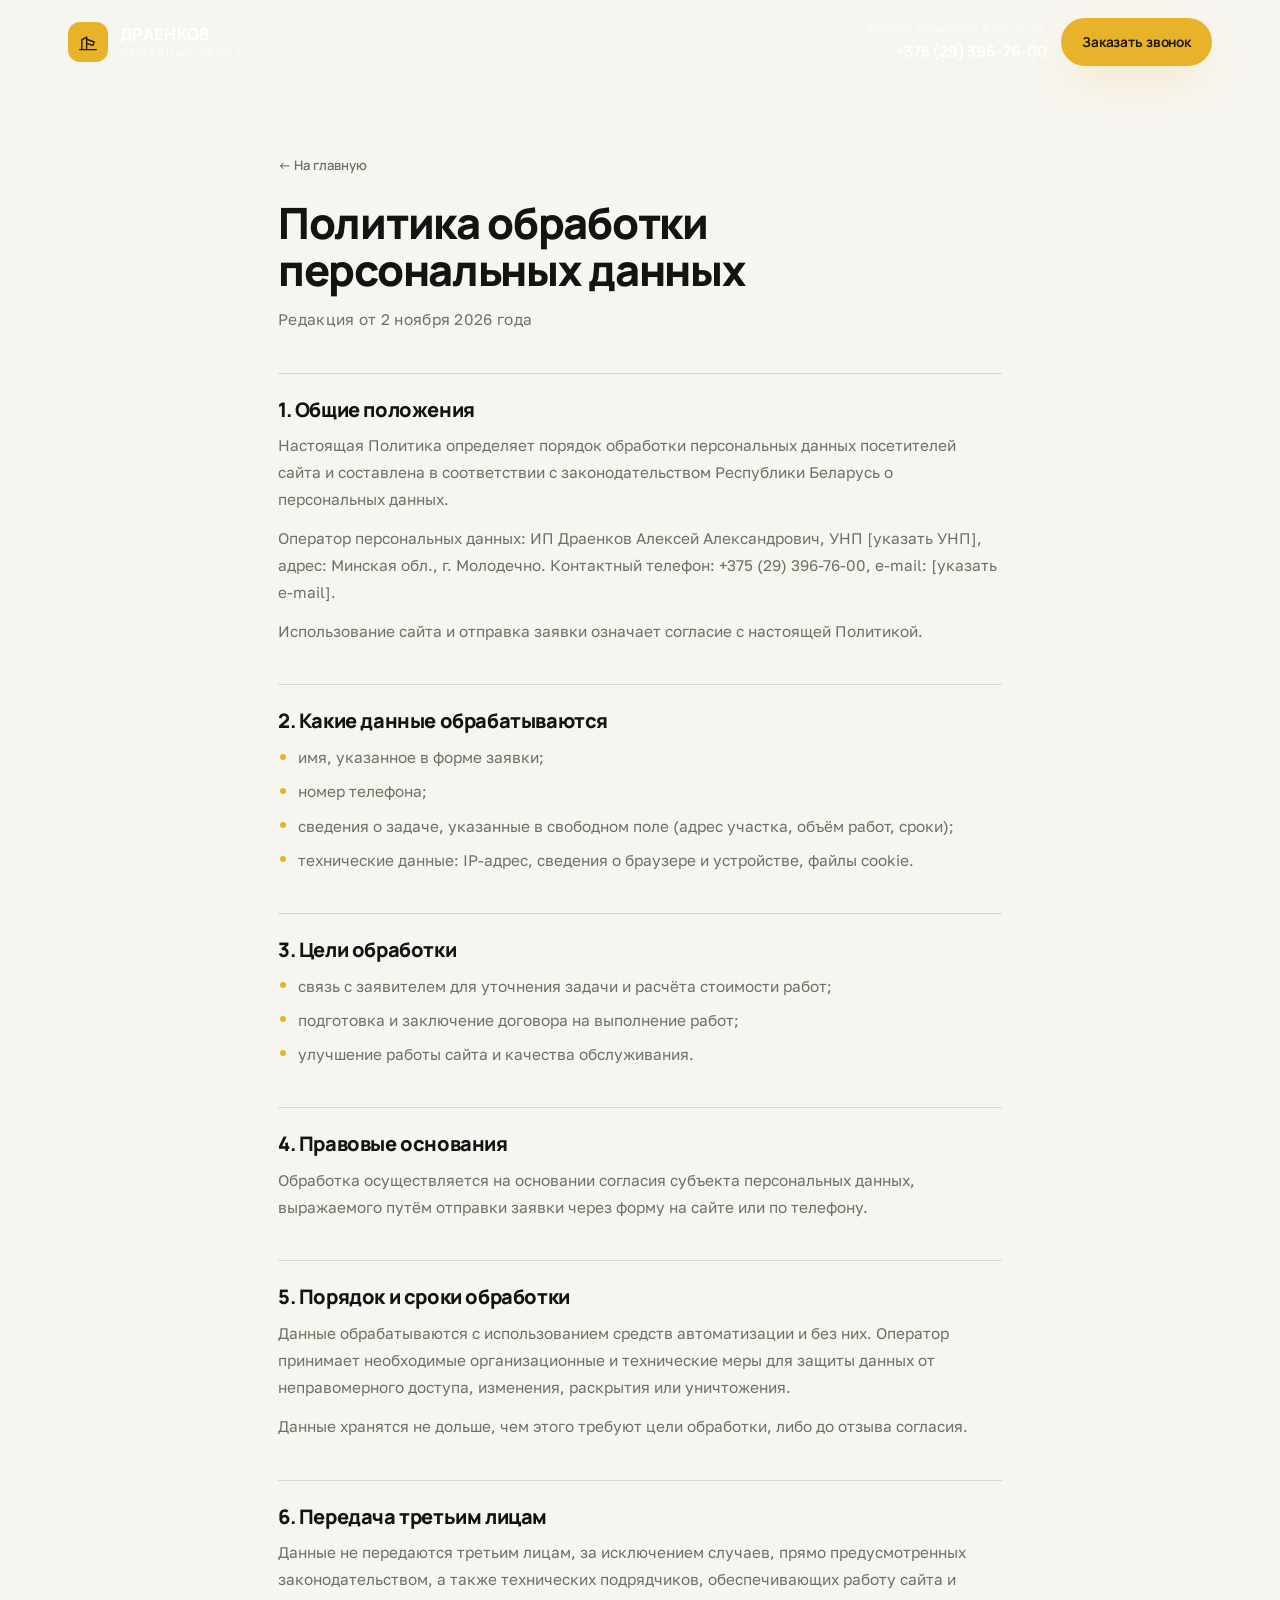
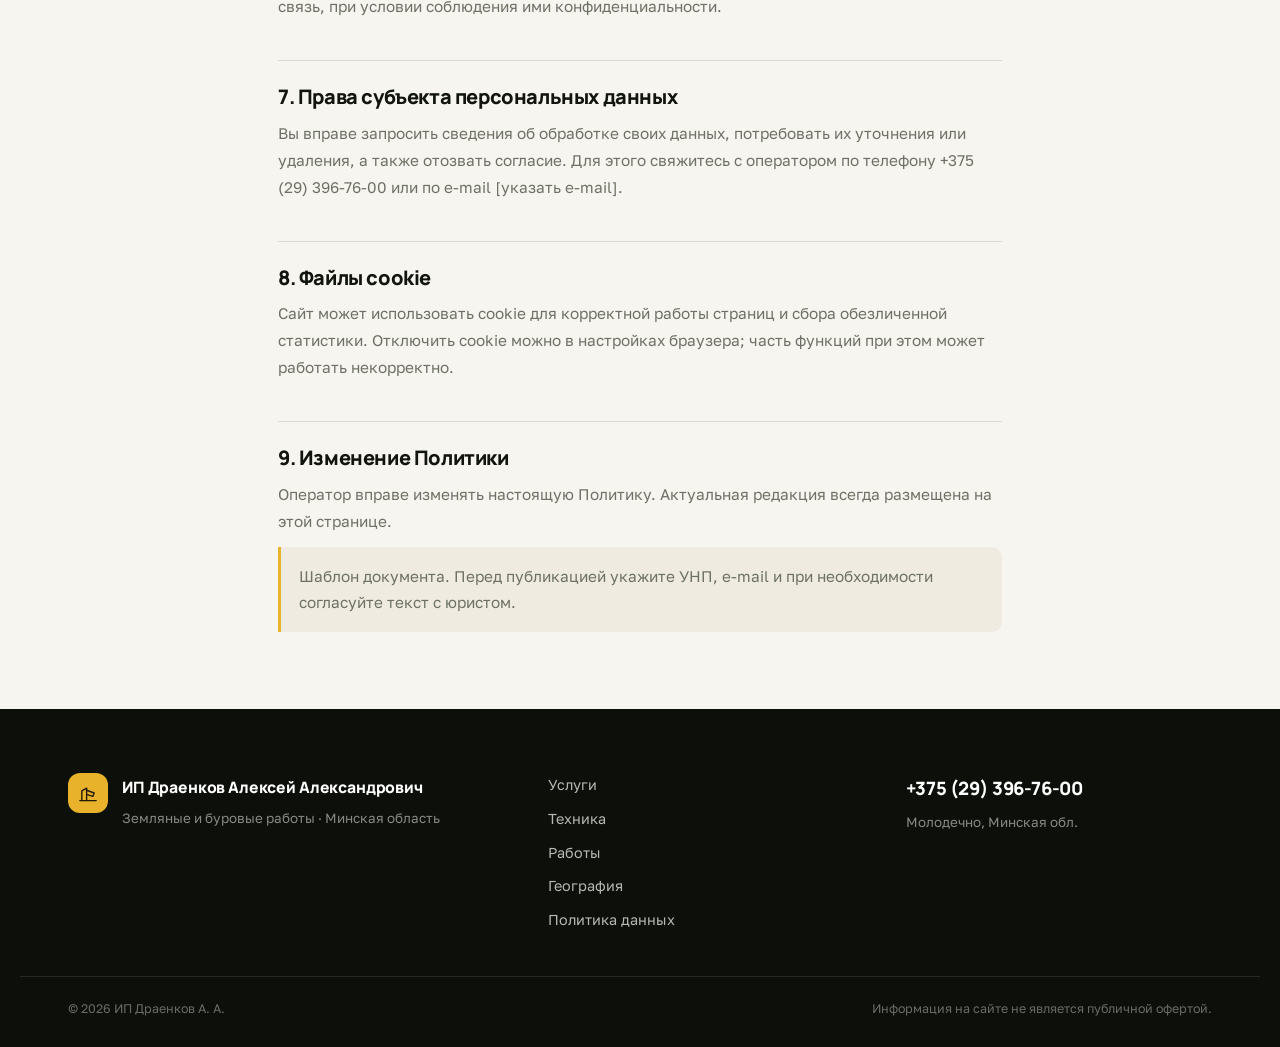
==== politika.html @ 563e5c85 "Сайт земляных работ: мини-экскаватор и гидробур (Молодечно, Минская обл.) - лендинг: услуги, техника" ====
<!DOCTYPE html>
<html lang="ru">
<head>
<meta charset="utf-8">
<meta name="viewport" content="width=device-width, initial-scale=1">
<title>Политика обработки персональных данных — ИП Драенков</title>
<meta name="description" content="Политика обработки персональных данных сайта ИП Драенков Алексей Александрович: земляные работы, мини-экскаватор и гидробур, Минская область.">
<meta name="robots" content="noindex, follow">
<meta name="theme-color" content="#141712">
<link rel="icon" href="favicon.svg" type="image/svg+xml">
<link rel="preconnect" href="https://fonts.googleapis.com">
<link rel="preconnect" href="https://fonts.gstatic.com" crossorigin>
<link href="https://fonts.googleapis.com/css2?family=Golos+Text:wght@400;500;600&family=Manrope:wght@500;600;700;800&display=swap" rel="stylesheet">
<script>document.documentElement.classList.add("js");</script>
<link rel="stylesheet" href="assets/css/style.css">
</head>
<body>

<header class="header is-scrolled" id="header">
  <div class="wrap header__inner">
    <a class="brand" href="index.html" aria-label="Драенков — земляные работы, на главную">
      <span class="brand__mark" aria-hidden="true">
        <svg viewBox="0 0 32 32" fill="none" stroke="currentColor" stroke-width="2" stroke-linecap="round" stroke-linejoin="round">
          <path d="M4 27h24"/><path d="M7 27V13l7-4v18"/><path d="M14 12l11 4-2 5-9-3"/>
        </svg>
      </span>
      <span class="brand__text">
        <strong>ДРАЕНКОВ</strong>
        <span>земляные работы</span>
      </span>
    </a>
    <div class="header__actions">
      <a class="header__phone" href="tel:+375293967600">
        <span class="header__phone-label">Звоните ежедневно 8:00–20:00</span>
        <span class="header__phone-number">+375 (29) 396-76-00</span>
      </a>
      <a class="btn btn--accent btn--sm" href="index.html#zayavka">Заказать звонок</a>
      <a class="header__call" href="tel:+375293967600" aria-label="Позвонить">
        <svg viewBox="0 0 24 24" fill="none" stroke="currentColor" stroke-width="1.8" stroke-linecap="round" stroke-linejoin="round" aria-hidden="true"><path d="M22 16.9v3a2 2 0 0 1-2.2 2 19.8 19.8 0 0 1-8.6-3.1 19.5 19.5 0 0 1-6-6A19.8 19.8 0 0 1 2.1 4.2 2 2 0 0 1 4.1 2h3a2 2 0 0 1 2 1.7c.1 1 .4 1.9.7 2.8a2 2 0 0 1-.5 2.1L8.1 9.9a16 16 0 0 0 6 6l1.3-1.3a2 2 0 0 1 2.1-.5c.9.3 1.8.6 2.8.7a2 2 0 0 1 1.7 2Z"/></svg>
      </a>
    </div>
  </div>
</header>

<main class="legal">
  <div class="wrap legal__inner">
    <a class="legal__back" href="index.html">← На главную</a>
    <h1>Политика обработки персональных данных</h1>
    <p class="legal__date">Редакция от 2 ноября 2026 года</p>

    <h2>1. Общие положения</h2>
    <p>Настоящая Политика определяет порядок обработки персональных данных посетителей сайта и составлена в соответствии с законодательством Республики Беларусь о персональных данных.</p>
    <p>Оператор персональных данных: ИП Драенков Алексей Александрович, УНП [указать УНП], адрес: Минская обл., г. Молодечно. Контактный телефон: +375 (29) 396-76-00, e-mail: [указать e-mail].</p>
    <p>Использование сайта и отправка заявки означает согласие с настоящей Политикой.</p>

    <h2>2. Какие данные обрабатываются</h2>
    <ul>
      <li>имя, указанное в форме заявки;</li>
      <li>номер телефона;</li>
      <li>сведения о задаче, указанные в свободном поле (адрес участка, объём работ, сроки);</li>
      <li>технические данные: IP-адрес, сведения о браузере и устройстве, файлы cookie.</li>
    </ul>

    <h2>3. Цели обработки</h2>
    <ul>
      <li>связь с заявителем для уточнения задачи и расчёта стоимости работ;</li>
      <li>подготовка и заключение договора на выполнение работ;</li>
      <li>улучшение работы сайта и качества обслуживания.</li>
    </ul>

    <h2>4. Правовые основания</h2>
    <p>Обработка осуществляется на основании согласия субъекта персональных данных, выражаемого путём отправки заявки через форму на сайте или по телефону.</p>

    <h2>5. Порядок и сроки обработки</h2>
    <p>Данные обрабатываются с использованием средств автоматизации и без них. Оператор принимает необходимые организационные и технические меры для защиты данных от неправомерного доступа, изменения, раскрытия или уничтожения.</p>
    <p>Данные хранятся не дольше, чем этого требуют цели обработки, либо до отзыва согласия.</p>

    <h2>6. Передача третьим лицам</h2>
    <p>Данные не передаются третьим лицам, за исключением случаев, прямо предусмотренных законодательством, а также технических подрядчиков, обеспечивающих работу сайта и связь, при условии соблюдения ими конфиденциальности.</p>

    <h2>7. Права субъекта персональных данных</h2>
    <p>Вы вправе запросить сведения об обработке своих данных, потребовать их уточнения или удаления, а также отозвать согласие. Для этого свяжитесь с оператором по телефону +375 (29) 396-76-00 или по e-mail [указать e-mail].</p>

    <h2>8. Файлы cookie</h2>
    <p>Сайт может использовать cookie для корректной работы страниц и сбора обезличенной статистики. Отключить cookie можно в настройках браузера; часть функций при этом может работать некорректно.</p>

    <h2>9. Изменение Политики</h2>
    <p>Оператор вправе изменять настоящую Политику. Актуальная редакция всегда размещена на этой странице.</p>

    <p class="legal__note">Шаблон документа. Перед публикацией укажите УНП, e-mail и при необходимости согласуйте текст с юристом.</p>
  </div>
</main>

<footer class="footer">
  <div class="wrap footer__inner">
    <div class="footer__brand">
      <span class="brand__mark" aria-hidden="true">
        <svg viewBox="0 0 32 32" fill="none" stroke="currentColor" stroke-width="2" stroke-linecap="round" stroke-linejoin="round">
          <path d="M4 27h24"/><path d="M7 27V13l7-4v18"/><path d="M14 12l11 4-2 5-9-3"/>
        </svg>
      </span>
      <div>
        <strong>ИП Драенков Алексей Александрович</strong>
        <p>Земляные и буровые работы · Минская область</p>
      </div>
    </div>
    <nav class="footer__nav" aria-label="Навигация в подвале">
      <a href="index.html#uslugi">Услуги</a>
      <a href="index.html#tehnika">Техника</a>
      <a href="index.html#raboty">Работы</a>
      <a href="index.html#geografiya">География</a>
      <a href="politika.html">Политика данных</a>
    </nav>
    <div class="footer__contact">
      <a href="tel:+375293967600">+375 (29) 396-76-00</a>
      <span>Молодечно, Минская обл.</span>
    </div>
  </div>
  <div class="wrap footer__bottom">
    <span>© <span id="year">2026</span> ИП Драенков А. А.</span>
    <span>Информация на сайте не является публичной офертой.</span>
  </div>
</footer>

<script src="assets/js/main.js" defer></script>
</body>
</html>
---- assets/css/style.css ----
/* =========================================================
   Драенков — земляные работы
   Studio-level landing · 2026
   ========================================================= */

/* ---------- 1. Tokens ---------- */
:root{
  --paper:#F7F5EF;
  --paper-2:#EFEBE0;
  --ink:#12150F;
  --ink-2:#191D16;
  --ink-3:#20251E;
  --line:rgba(18,21,15,.13);
  --line-dark:rgba(255,255,255,.12);
  --muted:#6E7266;
  --muted-dark:rgba(255,255,255,.62);
  --accent:#E9B22B;
  --accent-2:#F5CB5F;
  --accent-ink:#231B04;

  --font-display:"Manrope","Golos Text",system-ui,-apple-system,"Segoe UI",sans-serif;
  --font-body:"Golos Text","Manrope",system-ui,-apple-system,"Segoe UI",sans-serif;

  --wrap:1240px;
  --pad:clamp(20px,4vw,48px);
  --r-s:10px;
  --r-m:16px;
  --r-l:24px;
  --r-xl:32px;

  --shadow-1:0 1px 2px rgba(18,21,15,.04),0 12px 32px -18px rgba(18,21,15,.25);
  --shadow-2:0 24px 60px -28px rgba(18,21,15,.35);
  --shadow-accent:0 18px 40px -18px rgba(233,178,43,.55);

  --ease:cubic-bezier(.22,.61,.36,1);
  --dur:.55s;
}

/* ---------- 2. Reset ---------- */
*,*::before,*::after{box-sizing:border-box}
html{-webkit-text-size-adjust:100%;scroll-behavior:smooth}
body{
  margin:0;
  background:var(--paper);
  color:var(--ink);
  font-family:var(--font-body);
  font-size:clamp(15.5px,.55vw + 14px,17px);
  line-height:1.65;
  -webkit-font-smoothing:antialiased;
  text-rendering:optimizeLegibility;
  overflow-x:hidden;
}
img,svg{display:block;max-width:100%}
img{height:auto}
h1,h2,h3,h4{
  font-family:var(--font-display);
  font-weight:800;
  line-height:1.04;
  letter-spacing:-.03em;
  margin:0;
  text-wrap:balance;
}
p{margin:0}
a{color:inherit;text-decoration:none}
ul,ol{margin:0;padding:0;list-style:none}
button{font:inherit;color:inherit;background:none;border:0;cursor:pointer}
input,select,textarea{font:inherit;color:inherit}
:focus-visible{outline:2px solid var(--accent);outline-offset:3px;border-radius:6px}
::selection{background:var(--accent);color:var(--accent-ink)}

.skip-link{
  position:fixed;top:-100px;left:16px;z-index:200;
  background:var(--ink);color:#fff;padding:12px 18px;border-radius:var(--r-s);
  transition:top .2s var(--ease);
}
.skip-link:focus{top:16px}

/* ---------- 3. Layout helpers ---------- */
.wrap{width:100%;max-width:var(--wrap);margin-inline:auto;padding-inline:var(--pad)}
.section{padding-block:clamp(64px,8vw,120px);position:relative}
.section--dark{background:var(--ink);color:#fff}
.section--dark ::selection{background:var(--accent);color:var(--accent-ink)}

.section__head{max-width:840px;margin-bottom:clamp(36px,4.5vw,64px)}
.section__head--left{margin-bottom:clamp(28px,3vw,40px)}
.section__head h2{
  font-size:clamp(1.95rem,3.9vw,3.15rem);
  margin-top:14px;
}
.section__intro{
  margin-top:22px;
  max-width:60ch;
  color:var(--muted);
  font-size:clamp(15px,.35vw + 14px,17.5px);
  line-height:1.7;
}
.section--dark .section__intro{color:var(--muted-dark)}

.label{
  display:inline-flex;align-items:center;gap:12px;
  font-family:var(--font-display);
  font-size:.75rem;font-weight:700;letter-spacing:.16em;text-transform:uppercase;
  color:var(--muted);
}
.label span{
  font-size:.72rem;
  color:var(--muted);
  padding:3px 9px;
  border:1px solid var(--line);
  border-radius:100px;
  letter-spacing:.06em;
}
.section--dark .label,
.section--dark .label span{color:rgba(255,255,255,.5)}
.section--dark .label span{border-color:var(--line-dark)}

.eyebrow{
  display:inline-flex;align-items:center;gap:10px;
  font-family:var(--font-display);
  font-size:.78rem;font-weight:600;letter-spacing:.13em;text-transform:uppercase;
  color:rgba(255,255,255,.72);
  border:1px solid rgba(255,255,255,.18);
  border-radius:100px;
  padding:8px 16px;
  backdrop-filter:blur(6px);
}
.eyebrow .dot{width:6px;height:6px;border-radius:50%;background:var(--accent);box-shadow:0 0 0 4px rgba(233,178,43,.18)}
.hl{color:var(--accent)}

/* ---------- 4. Buttons ---------- */
.btn{
  --btn-bg:var(--ink);
  --btn-fg:#fff;
  display:inline-flex;align-items:center;justify-content:center;gap:10px;
  font-family:var(--font-display);
  font-weight:700;font-size:.94rem;letter-spacing:-.01em;
  padding:16px 26px;
  border-radius:100px;
  background:var(--btn-bg);
  color:var(--btn-fg);
  border:1px solid transparent;
  transition:transform .3s var(--ease),box-shadow .3s var(--ease),background .3s var(--ease),color .3s var(--ease),border-color .3s var(--ease);
  white-space:nowrap;
  will-change:transform;
}
.btn svg{width:18px;height:18px;flex:none}
.btn:hover{transform:translateY(-2px)}
.btn:active{transform:translateY(0)}

.btn--accent{
  --btn-bg:var(--accent);
  --btn-fg:var(--accent-ink);
  box-shadow:var(--shadow-accent);
}
.btn--accent:hover{--btn-bg:var(--accent-2);box-shadow:0 22px 44px -18px rgba(233,178,43,.7)}

.btn--dark{--btn-bg:var(--ink);--btn-fg:#fff;box-shadow:var(--shadow-1)}
.btn--dark:hover{--btn-bg:#000}

.btn--ghost{
  --btn-bg:transparent;--btn-fg:currentColor;
  border-color:rgba(255,255,255,.28);
  backdrop-filter:blur(6px);
}
.btn--ghost:hover{border-color:#fff;background:rgba(255,255,255,.07)}

.btn--sm{padding:12px 20px;font-size:.85rem}
.btn--lg{padding:20px 34px;font-size:1.05rem}
.btn--block{width:100%}

/* ---------- 5. Header ---------- */
.header{
  position:fixed;inset:0 0 auto 0;z-index:100;
  padding-block:18px;
  transition:background .4s var(--ease),padding .4s var(--ease),box-shadow .4s var(--ease),border-color .4s var(--ease);
  border-bottom:1px solid transparent;
}
.header.is-scrolled{
  background:rgba(247,245,239,.86);
  backdrop-filter:blur(16px) saturate(140%);
  border-bottom-color:var(--line);
  padding-block:10px;
  box-shadow:0 10px 30px -24px rgba(18,21,15,.6);
}
.header__inner{display:flex;align-items:center;gap:clamp(16px,2.4vw,40px)}

.brand{display:flex;align-items:center;gap:12px;color:#fff;flex:none;transition:color .4s var(--ease)}
.header.is-scrolled .brand{color:var(--ink)}
.brand__mark{
  width:40px;height:40px;display:grid;place-items:center;
  border-radius:12px;
  background:var(--accent);
  color:var(--accent-ink);
  flex:none;
  transition:transform .4s var(--ease);
}
.brand:hover .brand__mark{transform:rotate(-6deg)}
.brand__mark svg{width:22px;height:22px}
.brand__text{display:flex;flex-direction:column;line-height:1}
.brand__text strong{
  font-family:var(--font-display);font-weight:800;
  font-size:1.02rem;letter-spacing:.02em;
}
.brand__text span{
  font-size:.64rem;letter-spacing:.19em;text-transform:uppercase;
  margin-top:6px;opacity:.62;
}

.nav{display:flex;align-items:center;gap:clamp(14px,2vw,30px);margin-left:auto}
.nav a{
  font-family:var(--font-display);
  font-size:.88rem;font-weight:600;
  color:rgba(255,255,255,.78);
  position:relative;padding-block:6px;
  transition:color .3s var(--ease);
}
.header.is-scrolled .nav a{color:var(--muted)}
.nav a::after{
  content:"";position:absolute;left:0;bottom:0;height:1.5px;width:0;
  background:var(--accent);transition:width .35s var(--ease);
}
.nav a:hover{color:#fff}
.header.is-scrolled .nav a:hover{color:var(--ink)}
.nav a:hover::after,.nav a.is-active::after{width:100%}
.nav a.is-active{color:#fff}
.header.is-scrolled .nav a.is-active{color:var(--ink)}

.header__actions{display:flex;align-items:center;gap:14px;margin-left:auto}
.nav + .header__actions{margin-left:0}
.header__phone{display:flex;flex-direction:column;gap:2px;text-align:right;color:#fff;transition:color .4s var(--ease)}
.header.is-scrolled .header__phone{color:var(--ink)}
.header__phone-label{font-size:.66rem;letter-spacing:.06em;opacity:.55}
.header__phone-number{
  font-family:var(--font-display);font-weight:700;font-size:.98rem;
  letter-spacing:-.01em;white-space:nowrap;
}

.burger{display:none;width:44px;height:44px;border-radius:12px;border:1px solid rgba(255,255,255,.22);position:relative}
.header.is-scrolled .burger{border-color:var(--line)}
.burger span{
  position:absolute;left:12px;width:20px;height:1.8px;background:currentColor;color:#fff;
  transition:transform .3s var(--ease),opacity .3s var(--ease);
}
.header.is-scrolled .burger span{background:var(--ink)}
.burger span:nth-child(1){top:18px}
.burger span:nth-child(2){top:24px}
.burger[aria-expanded="true"] span:nth-child(1){transform:translateY(3px) rotate(45deg)}
.burger[aria-expanded="true"] span:nth-child(2){transform:translateY(-3px) rotate(-45deg)}

/* ---------- 6. Hero ---------- */
.hero{
  position:relative;
  background:var(--ink);
  color:#fff;
  padding-top:clamp(120px,13vw,168px);
  padding-bottom:clamp(56px,7vw,92px);
  overflow:hidden;
  isolation:isolate;
}
.hero::before{
  content:"";position:absolute;inset:0;z-index:-2;
  background:
    radial-gradient(80% 60% at 88% 8%,rgba(233,178,43,.16),transparent 62%),
    radial-gradient(60% 50% at 6% 92%,rgba(120,150,110,.14),transparent 65%),
    linear-gradient(180deg,#14180F 0%,#101308 100%);
}
.hero::after{
  content:"";position:absolute;inset:0;z-index:-1;pointer-events:none;
  opacity:.035;
  background-image:url("data:image/svg+xml,%3Csvg xmlns='http://www.w3.org/2000/svg' width='140' height='140'%3E%3Cfilter id='n'%3E%3CfeTurbulence type='fractalNoise' baseFrequency='.85' numOctaves='3'/%3E%3C/filter%3E%3Crect width='140' height='140' filter='url(%23n)'/%3E%3C/svg%3E");
}
.hero__glow{
  position:absolute;z-index:-1;
  width:min(720px,90vw);aspect-ratio:1;border-radius:50%;
  right:-14%;top:-22%;
  background:radial-gradient(circle,rgba(233,178,43,.2),transparent 66%);
  filter:blur(20px);
  pointer-events:none;
}
.hero__inner{
  display:grid;
  grid-template-columns:minmax(0,1.02fr) minmax(0,.86fr);
  gap:clamp(28px,4vw,72px);
  align-items:center;
}
.hero h1{
  font-size:clamp(2.35rem,5.4vw,4.3rem);
  letter-spacing:-.045em;
  line-height:.99;
  margin-top:26px;
}
.lead{
  margin-top:26px;
  max-width:46ch;
  font-size:clamp(16px,.5vw + 14.5px,18.5px);
  line-height:1.62;
  color:rgba(255,255,255,.76);
}
.hero__cta{display:flex;flex-wrap:wrap;gap:14px;margin-top:34px}

.hero__facts{
  display:flex;flex-wrap:wrap;gap:clamp(22px,3vw,54px);
  margin-top:clamp(38px,4.5vw,56px);
  padding-top:26px;
  border-top:1px solid rgba(255,255,255,.13);
}
.hero__facts li{display:flex;flex-direction:column;gap:4px}
.hero__facts strong{
  font-family:var(--font-display);font-weight:800;
  font-size:clamp(1.4rem,2.1vw,1.85rem);
  letter-spacing:-.03em;
  color:#fff;
  font-variant-numeric:tabular-nums;
}
.hero__facts span{font-size:.8rem;color:rgba(255,255,255,.55);letter-spacing:.02em}

.hero__media{position:relative}
.hero__shot{
  position:relative;
  margin:0;
  border-radius:var(--r-xl);
  overflow:hidden;
  box-shadow:0 40px 90px -40px rgba(0,0,0,.85);
  aspect-ratio:1/1.06;
  border:1px solid rgba(255,255,255,.1);
}
.hero__shot::after{
  content:"";position:absolute;inset:0;
  background:linear-gradient(180deg,rgba(18,21,15,0) 45%,rgba(18,21,15,.55) 100%);
}
.hero__shot img{width:100%;height:100%;object-fit:cover;transform:scale(1.02)}
.hero__badge{
  position:absolute;
  left:-18px;bottom:26px;
  background:rgba(247,245,239,.96);
  color:var(--ink);
  border-radius:var(--r-m);
  padding:16px 20px;
  box-shadow:var(--shadow-2);
  backdrop-filter:blur(10px);
  animation:float 7s var(--ease) infinite;
}
.hero__badge-label{
  display:inline-block;
  font-family:var(--font-display);
  font-size:.64rem;font-weight:700;letter-spacing:.18em;text-transform:uppercase;
  color:var(--accent-ink);
  background:var(--accent);
  padding:3px 9px;border-radius:100px;
  margin-bottom:9px;
}
.hero__badge p{
  font-family:var(--font-display);font-weight:700;
  font-size:.86rem;line-height:1.45;letter-spacing:-.01em;
}
@keyframes float{
  0%,100%{transform:translateY(0)}
  50%{transform:translateY(-9px)}
}

/* ---------- 7. Marquee strip ---------- */
.strip{
  background:var(--accent);
  color:var(--accent-ink);
  padding-block:15px;
  overflow:hidden;
  border-block:1px solid rgba(0,0,0,.12);
}
.strip__track{
  display:flex;align-items:center;gap:34px;
  width:max-content;
  animation:marquee 42s linear infinite;
  font-family:var(--font-display);
  font-size:.82rem;font-weight:700;letter-spacing:.13em;text-transform:uppercase;
  white-space:nowrap;
}
.strip__track span[aria-hidden]{opacity:.45;font-size:.55rem}
.strip:hover .strip__track{animation-play-state:paused}
@keyframes marquee{
  from{transform:translateX(0)}
  to{transform:translateX(-50%)}
}

/* ---------- 8. Services ---------- */
.services{background:var(--paper)}
.cards{
  display:grid;
  grid-template-columns:repeat(3,minmax(0,1fr));
  gap:clamp(14px,1.4vw,20px);
}
.card{
  position:relative;
  background:#fff;
  border:1px solid var(--line);
  border-radius:var(--r-l);
  padding:clamp(24px,2.2vw,34px);
  display:flex;flex-direction:column;
  overflow:hidden;
  transition:transform .4s var(--ease),box-shadow .4s var(--ease),border-color .4s var(--ease);
}
.card::before{
  content:"";position:absolute;inset:0 0 auto 0;height:3px;
  background:linear-gradient(90deg,var(--accent),rgba(233,178,43,0));
  transform:scaleX(0);transform-origin:left;
  transition:transform .5s var(--ease);
}
.card:hover{transform:translateY(-5px);box-shadow:var(--shadow-2);border-color:transparent}
.card:hover::before{transform:scaleX(1)}
.card__icon{
  width:48px;height:48px;border-radius:14px;display:grid;place-items:center;
  background:var(--paper-2);color:var(--ink);
  margin-bottom:22px;
  transition:background .4s var(--ease),color .4s var(--ease),transform .4s var(--ease);
}
.card__icon svg{width:23px;height:23px}
.card:hover .card__icon{background:var(--accent);transform:rotate(-4deg)}
.card h3{font-size:1.16rem;letter-spacing:-.02em;line-height:1.25}
.card p{margin-top:12px;color:var(--muted);font-size:.94rem;line-height:1.62;flex:1}
.card__tags{display:flex;flex-wrap:wrap;gap:7px;margin-top:20px}
.card__tags li{
  font-family:var(--font-display);
  font-size:.7rem;font-weight:600;letter-spacing:.03em;
  color:var(--ink);
  background:var(--paper-2);
  border-radius:100px;
  padding:5px 11px;
}

/* ---------- 9. Equipment ---------- */
.equipment__inner{
  display:grid;
  grid-template-columns:minmax(0,.92fr) minmax(0,1.08fr);
  gap:clamp(28px,4.5vw,72px);
  align-items:center;
}
.equipment__media{position:relative;margin:0}
.equipment__media img{
  width:100%;border-radius:var(--r-xl);
  box-shadow:0 40px 80px -40px rgba(0,0,0,.9);
}
.equipment__note{
  position:absolute;right:-14px;top:24px;
  background:var(--accent);color:var(--accent-ink);
  border-radius:var(--r-m);
  padding:14px 18px;
  display:flex;flex-direction:column;
  box-shadow:0 20px 40px -20px rgba(0,0,0,.7);
}
.equipment__note strong{
  font-family:var(--font-display);font-weight:800;font-size:1.5rem;letter-spacing:-.03em;line-height:1;
}
.equipment__note span{font-size:.7rem;margin-top:5px;letter-spacing:.04em;opacity:.75}

.spec{margin-block:clamp(26px,3vw,38px);border-top:1px solid var(--line-dark)}
.spec__row{
  display:grid;
  grid-template-columns:minmax(120px,.7fr) minmax(0,1.3fr);
  gap:16px;
  padding-block:16px;
  border-bottom:1px solid var(--line-dark);
  align-items:baseline;
}
.spec__key{
  font-family:var(--font-display);
  font-size:.78rem;font-weight:700;letter-spacing:.13em;text-transform:uppercase;
  color:rgba(255,255,255,.45);
}
.spec__val{
  font-family:var(--font-display);
  font-size:clamp(.98rem,1.2vw,1.12rem);font-weight:700;letter-spacing:-.015em;
  color:#fff;
}
.spec__val em{
  display:block;
  font-style:normal;font-weight:500;font-size:.82rem;
  color:var(--muted-dark);margin-top:4px;
}

/* ---------- 10. Process ---------- */
.process{background:var(--paper-2)}
.steps{
  display:grid;
  grid-template-columns:repeat(4,minmax(0,1fr));
  gap:clamp(12px,1.6vw,22px);
  counter-reset:step;
}
.step{
  position:relative;
  background:#fff;
  border:1px solid rgba(18,21,15,.07);
  border-radius:var(--r-l);
  padding:clamp(22px,2.2vw,30px);
  transition:transform .4s var(--ease),box-shadow .4s var(--ease);
}
.step:hover{transform:translateY(-4px);box-shadow:var(--shadow-1)}
.step__num{
  font-family:var(--font-display);font-weight:800;
  font-size:.78rem;letter-spacing:.1em;
  color:var(--accent-ink);
  background:var(--accent);
  padding:4px 10px;border-radius:100px;
  display:inline-block;
  font-variant-numeric:tabular-nums;
}
.step h3{margin-top:20px;font-size:1.05rem;letter-spacing:-.02em;line-height:1.28}
.step p{margin-top:10px;font-size:.9rem;color:var(--muted);line-height:1.6}

.process__cta{
  margin-top:clamp(30px,3.5vw,48px);
  display:flex;align-items:center;justify-content:space-between;gap:24px;flex-wrap:wrap;
  background:var(--ink);
  color:#fff;
  border-radius:var(--r-l);
  padding:clamp(24px,3vw,36px) clamp(24px,3.4vw,44px);
}
.process__cta p{
  font-family:var(--font-display);font-weight:700;
  font-size:clamp(1rem,1.5vw,1.22rem);letter-spacing:-.02em;line-height:1.35;
  max-width:46ch;color:rgba(255,255,255,.9);
}

/* ---------- 11. Geography ---------- */
.geo__inner{
  display:grid;
  grid-template-columns:minmax(0,1fr) minmax(0,1fr);
  gap:clamp(30px,5vw,80px);
  align-items:center;
}
.geo__hint{margin-top:26px;color:var(--muted-dark);font-size:.95rem;max-width:44ch}
.geo .btn{margin-top:22px}
.geo__list{
  display:flex;flex-wrap:wrap;gap:10px;
  align-content:center;
}
.geo__list li{
  font-family:var(--font-display);
  font-weight:600;font-size:.92rem;letter-spacing:-.01em;
  color:rgba(255,255,255,.9);
  border:1px solid rgba(255,255,255,.16);
  border-radius:100px;
  padding:12px 20px;
  transition:background .3s var(--ease),color .3s var(--ease),border-color .3s var(--ease),transform .3s var(--ease);
}
.geo__list li:hover{
  background:var(--accent);color:var(--accent-ink);border-color:var(--accent);
  transform:translateY(-2px);
}

/* ---------- 12. About ---------- */
.about{background:var(--paper)}
.about__inner{
  display:grid;
  grid-template-columns:minmax(0,.78fr) minmax(0,1.22fr);
  gap:clamp(26px,4.5vw,72px);
  align-items:center;
}
.about__media{position:relative;margin:0;border-radius:var(--r-xl);overflow:hidden;box-shadow:var(--shadow-2)}
.about__media img{width:100%;object-fit:cover}
.about__media::after{
  content:"";position:absolute;inset:0;
  background:linear-gradient(180deg,transparent 60%,rgba(18,21,15,.35));
}
.about__copy p{color:var(--muted);margin-top:14px;max-width:58ch;line-height:1.72}
.about__copy p:first-of-type{margin-top:0}
.about__list{
  display:grid;grid-template-columns:1fr 1fr;gap:14px;
  margin-top:clamp(24px,3vw,34px);
}
.about__list li{
  background:#fff;border:1px solid var(--line);border-radius:var(--r-m);
  padding:16px 18px;
  display:flex;flex-direction:column;gap:3px;
}
.about__list strong{font-family:var(--font-display);font-size:.96rem;letter-spacing:-.015em}
.about__list span{font-size:.82rem;color:var(--muted)}

/* ---------- 13. CTA band ---------- */
.band{
  background:var(--accent);
  color:var(--accent-ink);
  padding-block:clamp(36px,4.5vw,56px);
}
.band__inner{
  display:flex;align-items:center;justify-content:space-between;
  gap:clamp(20px,3vw,40px);flex-wrap:wrap;
}
.band h2{font-size:clamp(1.5rem,2.6vw,2.15rem);letter-spacing:-.03em}
.band p{margin-top:8px;font-size:.98rem;opacity:.78;max-width:48ch}
.band .btn--accent{
  --btn-bg:var(--ink);--btn-fg:#fff;
  box-shadow:0 20px 44px -22px rgba(0,0,0,.75);
}
.band .btn--accent:hover{--btn-bg:#000}

/* ---------- 14. FAQ ---------- */
.faq{background:var(--paper)}
.faq__inner{
  display:grid;
  grid-template-columns:minmax(0,.62fr) minmax(0,1.38fr);
  gap:clamp(28px,4vw,64px);
  align-items:start;
}
.faq__list{display:flex;flex-direction:column;gap:10px}
.faq__item{
  background:#fff;
  border:1px solid var(--line);
  border-radius:var(--r-m);
  padding:0;
  transition:border-color .3s var(--ease),box-shadow .3s var(--ease);
}
.faq__item[open]{border-color:rgba(233,178,43,.7);box-shadow:var(--shadow-1)}
.faq__item summary{
  cursor:pointer;list-style:none;
  display:flex;align-items:center;justify-content:space-between;gap:20px;
  padding:20px clamp(18px,2vw,26px);
  font-family:var(--font-display);font-weight:700;
  font-size:clamp(.98rem,1.2vw,1.08rem);letter-spacing:-.015em;
  line-height:1.35;
}
.faq__item summary::-webkit-details-marker{display:none}
.faq__item summary::after{
  content:"";flex:none;
  width:26px;height:26px;border-radius:50%;
  background:var(--paper-2);
  background-image:url("data:image/svg+xml,%3Csvg xmlns='http://www.w3.org/2000/svg' viewBox='0 0 24 24' fill='none' stroke='%2312150F' stroke-width='2.2' stroke-linecap='round'%3E%3Cpath d='M12 5v14M5 12h14'/%3E%3C/svg%3E");
  background-size:14px 14px;background-position:center;background-repeat:no-repeat;
  transition:transform .35s var(--ease),background-color .35s var(--ease);
}
.faq__item[open] summary::after{
  transform:rotate(135deg);
  background-color:var(--accent);
}
.faq__body{padding:0 clamp(18px,2vw,26px) 22px;color:var(--muted);font-size:.95rem;line-height:1.7;max-width:62ch}

/* ---------- 15. Contact / form ---------- */
.contact__inner{
  display:grid;
  grid-template-columns:minmax(0,1fr) minmax(0,.92fr);
  gap:clamp(30px,4vw,64px);
  align-items:start;
}
.contact__phone{
  display:inline-block;
  margin-top:clamp(26px,3vw,36px);
  font-family:var(--font-display);font-weight:800;
  font-size:clamp(1.6rem,3vw,2.3rem);
  letter-spacing:-.035em;
  color:#fff;
  border-bottom:2px solid var(--accent);
  padding-bottom:4px;
  transition:color .3s var(--ease);
}
.contact__phone:hover{color:var(--accent)}
.contact__meta{margin-top:clamp(26px,3vw,36px);display:grid;gap:14px}
.contact__meta li{
  display:grid;grid-template-columns:118px 1fr;gap:14px;
  padding-bottom:14px;border-bottom:1px solid var(--line-dark);
  font-size:.92rem;color:rgba(255,255,255,.85);
}
.contact__meta span{
  font-family:var(--font-display);
  font-size:.7rem;font-weight:700;letter-spacing:.13em;text-transform:uppercase;
  color:rgba(255,255,255,.42);
  padding-top:3px;
}

.form{
  background:rgba(255,255,255,.045);
  border:1px solid var(--line-dark);
  border-radius:var(--r-l);
  padding:clamp(22px,2.6vw,34px);
  display:flex;flex-direction:column;gap:16px;
  backdrop-filter:blur(12px);
}
.form__row{display:grid;grid-template-columns:1fr 1fr;gap:14px}
.field{display:flex;flex-direction:column;gap:8px}
.field > span{
  font-family:var(--font-display);
  font-size:.74rem;font-weight:700;letter-spacing:.1em;text-transform:uppercase;
  color:rgba(255,255,255,.55);
}
.field input,.field select,.field textarea{
  width:100%;
  background:rgba(255,255,255,.06);
  border:1px solid rgba(255,255,255,.16);
  border-radius:12px;
  padding:14px 16px;
  color:#fff;
  font-size:.95rem;
  transition:border-color .3s var(--ease),background .3s var(--ease),box-shadow .3s var(--ease);
  appearance:none;
}
.field textarea{resize:vertical;min-height:92px;line-height:1.55}
.field input::placeholder,.field textarea::placeholder{color:rgba(255,255,255,.35)}
.field select{color:#fff;background-image:url("data:image/svg+xml,%3Csvg xmlns='http://www.w3.org/2000/svg' viewBox='0 0 24 24' fill='none' stroke='%23ffffff' stroke-opacity='.6' stroke-width='2' stroke-linecap='round'%3E%3Cpath d='m6 9 6 6 6-6'/%3E%3C/svg%3E");background-repeat:no-repeat;background-position:right 14px center;background-size:16px;padding-right:42px;cursor:pointer}
.field select option{color:var(--ink);background:#fff}
.field input:focus,.field select:focus,.field textarea:focus{
  outline:none;
  border-color:var(--accent);
  background:rgba(255,255,255,.1);
  box-shadow:0 0 0 3px rgba(233,178,43,.16);
}
.field.is-invalid input{border-color:#F08074;box-shadow:0 0 0 3px rgba(240,128,116,.16)}
.field__error{
  font-style:normal;font-size:.78rem;color:#F4A79E;min-height:0;
}
.form__note{font-size:.76rem;color:rgba(255,255,255,.4);line-height:1.5}
.form__success{
  background:rgba(233,178,43,.1);
  border:1px solid rgba(233,178,43,.4);
  border-radius:var(--r-m);
  padding:18px 20px;
}
.form__success strong{font-family:var(--font-display);color:var(--accent);font-size:.96rem}
.form__success p{font-size:.86rem;color:rgba(255,255,255,.75);margin-top:6px;line-height:1.55}
.form__success-actions{display:flex;flex-wrap:wrap;gap:10px;margin-top:14px}

/* ---------- 16. Footer ---------- */
.footer{
  background:#0D100A;
  color:#fff;
  padding-top:clamp(44px,5vw,68px);
  padding-bottom:28px;
}
.footer__inner{
  display:grid;
  grid-template-columns:1.4fr 1fr 1fr;
  gap:clamp(24px,4vw,56px);
  padding-bottom:clamp(30px,4vw,44px);
  border-bottom:1px solid rgba(255,255,255,.1);
}
.footer__brand{display:flex;gap:14px;align-items:flex-start}
.footer__brand strong{
  font-family:var(--font-display);font-weight:800;
  font-size:.98rem;letter-spacing:-.01em;line-height:1.4;
}
.footer__brand p{margin-top:6px;font-size:.84rem;color:rgba(255,255,255,.5)}
.footer__nav{display:flex;flex-direction:column;gap:10px}
.footer__nav a{
  font-size:.9rem;color:rgba(255,255,255,.7);
  transition:color .3s var(--ease);
}
.footer__nav a:hover{color:var(--accent)}
.footer__contact{display:flex;flex-direction:column;gap:8px;align-items:flex-start}
.footer__contact a{
  font-family:var(--font-display);font-weight:800;
  font-size:1.15rem;letter-spacing:-.02em;
  transition:color .3s var(--ease);
}
.footer__contact a:hover{color:var(--accent)}
.footer__contact span{font-size:.84rem;color:rgba(255,255,255,.5)}
.footer__bottom{
  display:flex;justify-content:space-between;gap:16px;flex-wrap:wrap;
  padding-top:22px;
  font-size:.78rem;color:rgba(255,255,255,.38);
}

/* ---------- 17. FAB ---------- */
.fab{
  position:fixed;z-index:90;
  right:16px;bottom:16px;
  display:none;align-items:center;gap:8px;
  background:var(--accent);color:var(--accent-ink);
  font-family:var(--font-display);font-weight:700;font-size:.9rem;
  padding:14px 20px;border-radius:100px;
  box-shadow:0 18px 40px -14px rgba(0,0,0,.5);
  transform:translateY(20px);opacity:0;pointer-events:none;
  transition:transform .4s var(--ease),opacity .4s var(--ease);
}
.fab svg{width:18px;height:18px}
.fab.is-visible{transform:none;opacity:1;pointer-events:auto}

/* ---------- 18. Reveal ---------- */
html.js .reveal{
  opacity:0;
  transform:translateY(20px);
  transition:opacity .7s var(--ease),transform .7s var(--ease);
  will-change:opacity,transform;
}
html.js .reveal.is-visible{opacity:1;transform:none}

/* ---------- 19. Responsive ---------- */
@media (max-width:1080px){
  .cards{grid-template-columns:repeat(2,minmax(0,1fr))}
  .steps{grid-template-columns:repeat(2,minmax(0,1fr))}
  .nav{display:none}
  .header__phone{display:none}
  .burger{display:block}
  .header__actions{margin-left:auto}
}

@media (max-width:920px){
  .hero__inner{grid-template-columns:1fr;gap:38px}
  .hero__media{max-width:560px}
  .hero__badge{left:auto;right:14px;bottom:14px}
  .equipment__inner,
  .geo__inner,
  .about__inner,
  .contact__inner,
  .faq__inner{grid-template-columns:1fr}
  .about__media{max-width:420px}
  .about__media img{aspect-ratio:4/5}
  .equipment__media{max-width:560px}
  .footer__inner{grid-template-columns:1fr 1fr}
  .footer__brand{grid-column:1/-1}
  .fab{display:inline-flex}
}

@media (max-width:720px){
  .header{padding-block:12px}
  .cards{grid-template-columns:1fr}
  .steps{grid-template-columns:1fr}
  .about__list{grid-template-columns:1fr}
  .form__row{grid-template-columns:1fr}
  .hero__facts{gap:20px 32px}
  .hero__facts li{flex:0 0 auto;min-width:calc(50% - 32px)}
  .band__inner{flex-direction:column;align-items:flex-start}
  .process__cta{flex-direction:column;align-items:flex-start}
  .contact__meta li{grid-template-columns:1fr;gap:4px}
  .footer__inner{grid-template-columns:1fr}
  .footer__bottom{flex-direction:column;gap:8px}
  .strip__track{font-size:.74rem;gap:22px}
}

/* ---------- 19b. Mobile menu overlay ---------- */
.menu{
  position:fixed;inset:0;z-index:95;
  display:flex;flex-direction:column;justify-content:center;
  padding:calc(env(safe-area-inset-top,0px) + 84px) var(--pad) calc(env(safe-area-inset-bottom,0px) + 32px);
  background:rgba(11,14,8,.97);
  backdrop-filter:blur(20px) saturate(120%);
  opacity:0;visibility:hidden;
  transition:opacity .38s var(--ease),visibility .38s var(--ease);
  overflow-y:auto;
}
.menu.is-open{opacity:1;visibility:visible}
.menu__label{
  font-family:var(--font-display);
  font-size:.7rem;font-weight:700;letter-spacing:.18em;text-transform:uppercase;
  color:rgba(255,255,255,.42);
  margin-bottom:22px;
}
.menu__nav{display:flex;flex-direction:column}
.menu__nav a{
  font-family:var(--font-display);
  font-weight:800;
  font-size:clamp(1.55rem,7.4vw,2.1rem);
  letter-spacing:-.035em;
  line-height:1.15;
  color:#fff;
  padding:9px 0;
  border-bottom:1px solid rgba(255,255,255,.08);
  transform:translateY(10px);
  opacity:0;
  transition:color .25s var(--ease),transform .45s var(--ease),opacity .45s var(--ease);
}
.menu__nav a:last-child{border-bottom:0}
.menu.is-open .menu__nav a{transform:none;opacity:1}
.menu.is-open .menu__nav a:nth-child(1){transition-delay:.04s}
.menu.is-open .menu__nav a:nth-child(2){transition-delay:.08s}
.menu.is-open .menu__nav a:nth-child(3){transition-delay:.12s}
.menu.is-open .menu__nav a:nth-child(4){transition-delay:.16s}
.menu.is-open .menu__nav a:nth-child(5){transition-delay:.2s}
.menu.is-open .menu__nav a:nth-child(6){transition-delay:.24s}
.menu.is-open .menu__nav a:nth-child(7){transition-delay:.28s}
.menu__nav a:hover,.menu__nav a:focus-visible{color:var(--accent)}
.menu__foot{margin-top:30px;display:flex;flex-direction:column;gap:4px}
.menu__phone{
  font-family:var(--font-display);font-weight:800;
  font-size:1.35rem;letter-spacing:-.03em;color:var(--accent);
}
.menu__foot span{font-size:.8rem;color:rgba(255,255,255,.45)}
body.nav-locked{overflow:hidden}

/* ---------- 20. Motion / print ---------- */
@media (prefers-reduced-motion:reduce){
  *,*::before,*::after{
    animation-duration:.001ms !important;
    animation-iteration-count:1 !important;
    transition-duration:.001ms !important;
    scroll-behavior:auto !important;
  }
  html.js .reveal{opacity:1;transform:none}
}
@media print{
  .header,.fab,.strip,.hero__glow{display:none}
  body{background:#fff;color:#000}
  .section{padding-block:24px;page-break-inside:avoid}
}

/* ---------- 21. Mobile call icon (header) ---------- */
.header__call{
  display:none;
  width:44px;height:44px;place-items:center;
  border-radius:12px;
  border:1px solid rgba(255,255,255,.22);
  color:#fff;
  transition:background .3s var(--ease),border-color .3s var(--ease),color .3s var(--ease);
}
.header.is-scrolled .header__call{border-color:var(--line);color:var(--ink)}
.header__call svg{width:18px;height:18px}
.header__call:hover{background:var(--accent);border-color:var(--accent);color:var(--accent-ink)}

/* ---------- 22. Gallery ---------- */
.gallery{background:var(--paper-2)}
.gallery__grid{
  display:grid;
  grid-template-columns:1.32fr 1fr;
  grid-template-rows:repeat(2,minmax(0,1fr));
  gap:clamp(12px,1.4vw,18px);
}
.gallery__item{
  position:relative;margin:0;overflow:hidden;
  border-radius:var(--r-l);
  background:var(--ink);
  min-height:220px;
  box-shadow:var(--shadow-1);
}
.gallery__item--tall{grid-row:span 2}
.gallery__item img{
  width:100%;height:100%;object-fit:cover;
  transition:transform .9s var(--ease),opacity .6s var(--ease);
  opacity:.94;
}
.gallery__item--tall img{aspect-ratio:1/1}
.gallery__item:hover img{transform:scale(1.05);opacity:1}
.gallery__item::after{
  content:"";position:absolute;inset:0;
  background:linear-gradient(180deg,transparent 42%,rgba(10,12,7,.82) 100%);
  pointer-events:none;
}
.gallery__item figcaption{
  position:absolute;z-index:2;left:0;right:0;bottom:0;
  padding:clamp(16px,2vw,26px);
  color:#fff;
  font-size:.86rem;line-height:1.5;
  display:flex;flex-direction:column;gap:5px;
  transform:translateY(4px);
  transition:transform .5s var(--ease);
}
.gallery__item:hover figcaption{transform:none}
.gallery__item figcaption span{
  font-family:var(--font-display);
  font-size:.68rem;font-weight:700;letter-spacing:.16em;text-transform:uppercase;
  color:var(--accent);
}

@media (max-width:720px){
  .gallery__grid{grid-template-columns:1fr;grid-template-rows:none}
  .gallery__item--tall{grid-row:auto}
  .gallery__item img{aspect-ratio:4/3;height:auto}
}

@media (max-width:640px){
  .header__actions .btn--sm{display:none}
  .header__call{display:grid}
}

/* ---------- 23. Legal page ---------- */
.legal{padding-top:clamp(110px,13vw,150px);padding-bottom:clamp(48px,6vw,80px)}
.legal__inner{max-width:820px}
.legal__back{
  display:inline-flex;align-items:center;gap:8px;
  font-family:var(--font-display);font-size:.82rem;font-weight:600;
  color:var(--muted);margin-bottom:22px;
  transition:color .3s var(--ease),transform .3s var(--ease);
}
.legal__back:hover{color:var(--ink);transform:translateX(-3px)}
.legal h1{font-size:clamp(1.8rem,3.4vw,2.7rem);letter-spacing:-.03em;line-height:1.1}
.legal__date{margin-top:12px;font-size:.84rem;color:var(--muted);letter-spacing:.02em}
.legal h2{
  font-size:clamp(1.05rem,1.6vw,1.25rem);
  letter-spacing:-.02em;
  margin-top:clamp(28px,3.5vw,40px);
  padding-top:clamp(20px,2.5vw,26px);
  border-top:1px solid var(--line);
}
.legal p{margin-top:12px;color:var(--muted);line-height:1.75;font-size:.96rem}
.legal ul{margin-top:12px;display:grid;gap:8px}
.legal li{
  position:relative;padding-left:20px;
  color:var(--muted);font-size:.96rem;line-height:1.7;
}
.legal li::before{
  content:"";position:absolute;left:2px;top:.62em;
  width:6px;height:6px;border-radius:50%;background:var(--accent);
}
.legal__note{
  margin-top:36px;padding:16px 18px;
  background:var(--paper-2);border-left:3px solid var(--accent);
  border-radius:0 var(--r-s) var(--r-s) 0;
  font-size:.84rem;color:var(--muted);
}

.form__note a{color:rgba(255,255,255,.72);text-decoration:underline;text-underline-offset:2px;transition:color .3s var(--ease)}
.form__note a:hover{color:var(--accent)}
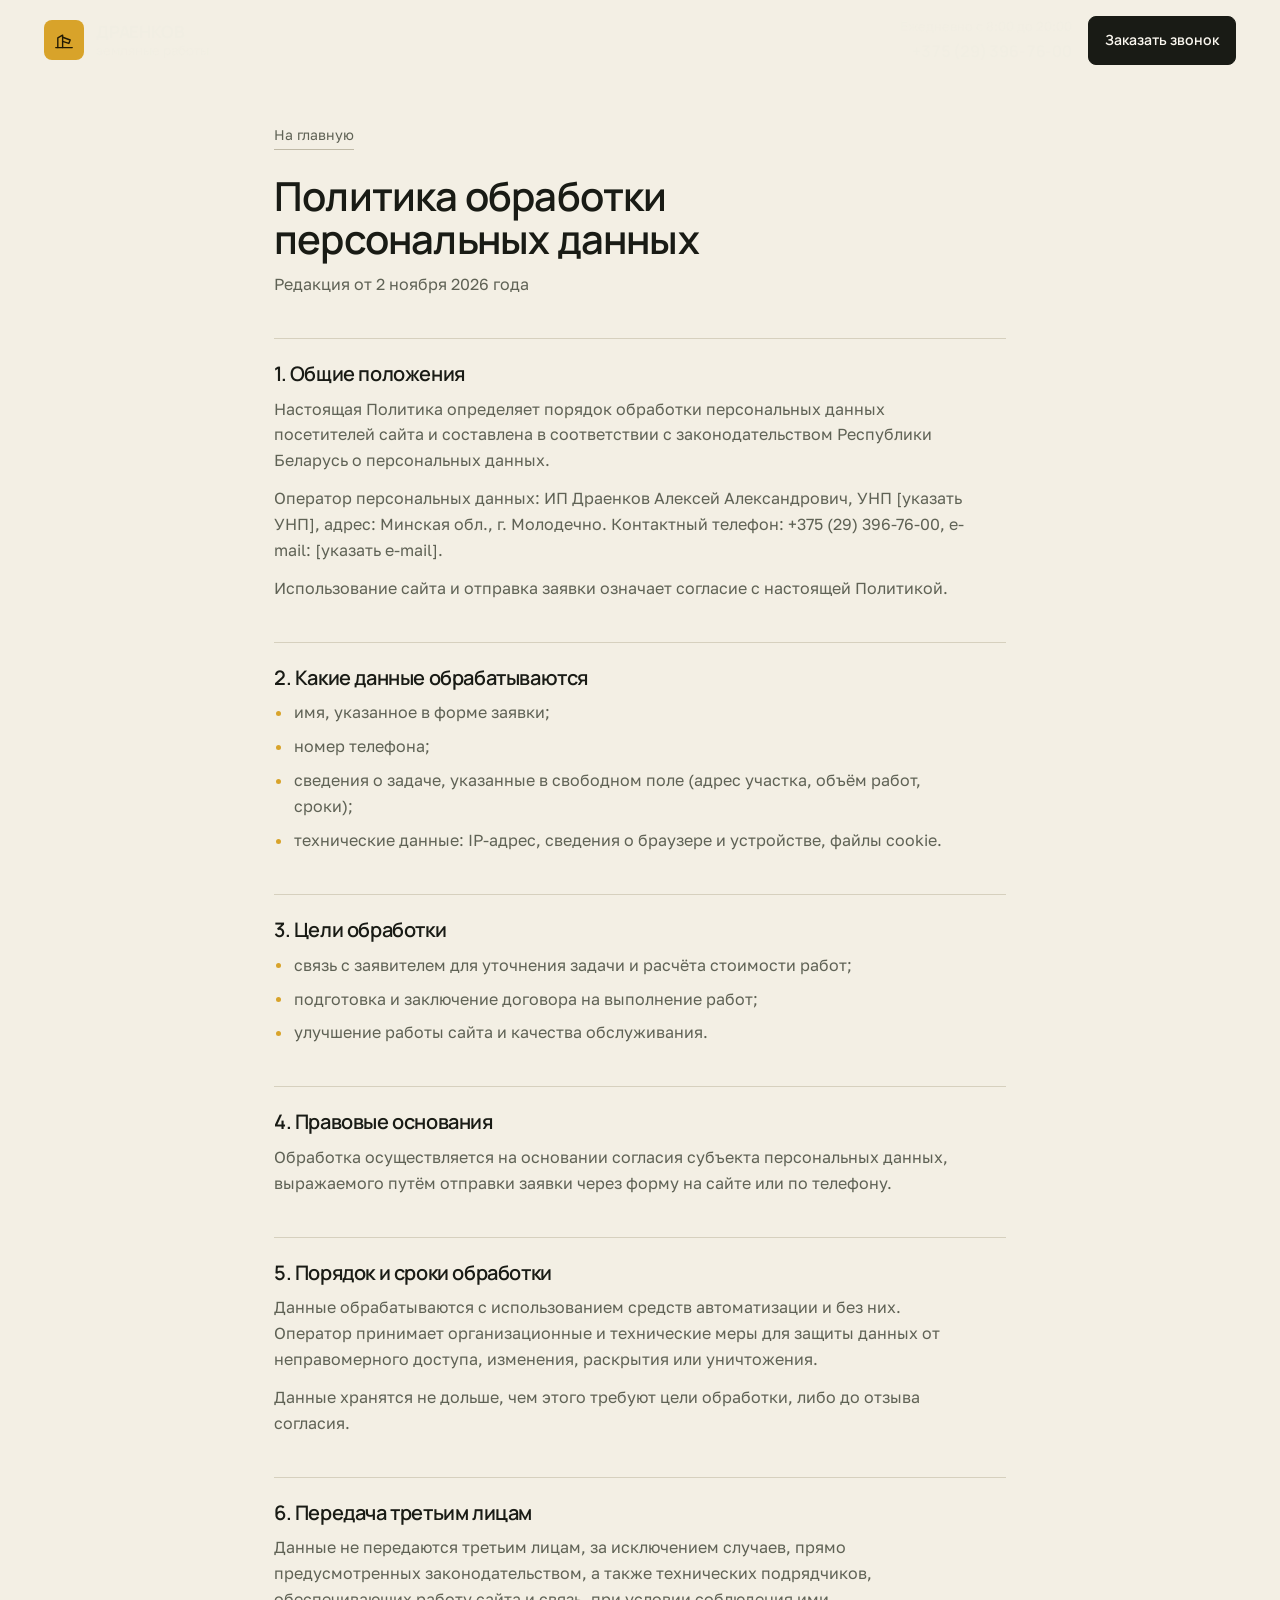
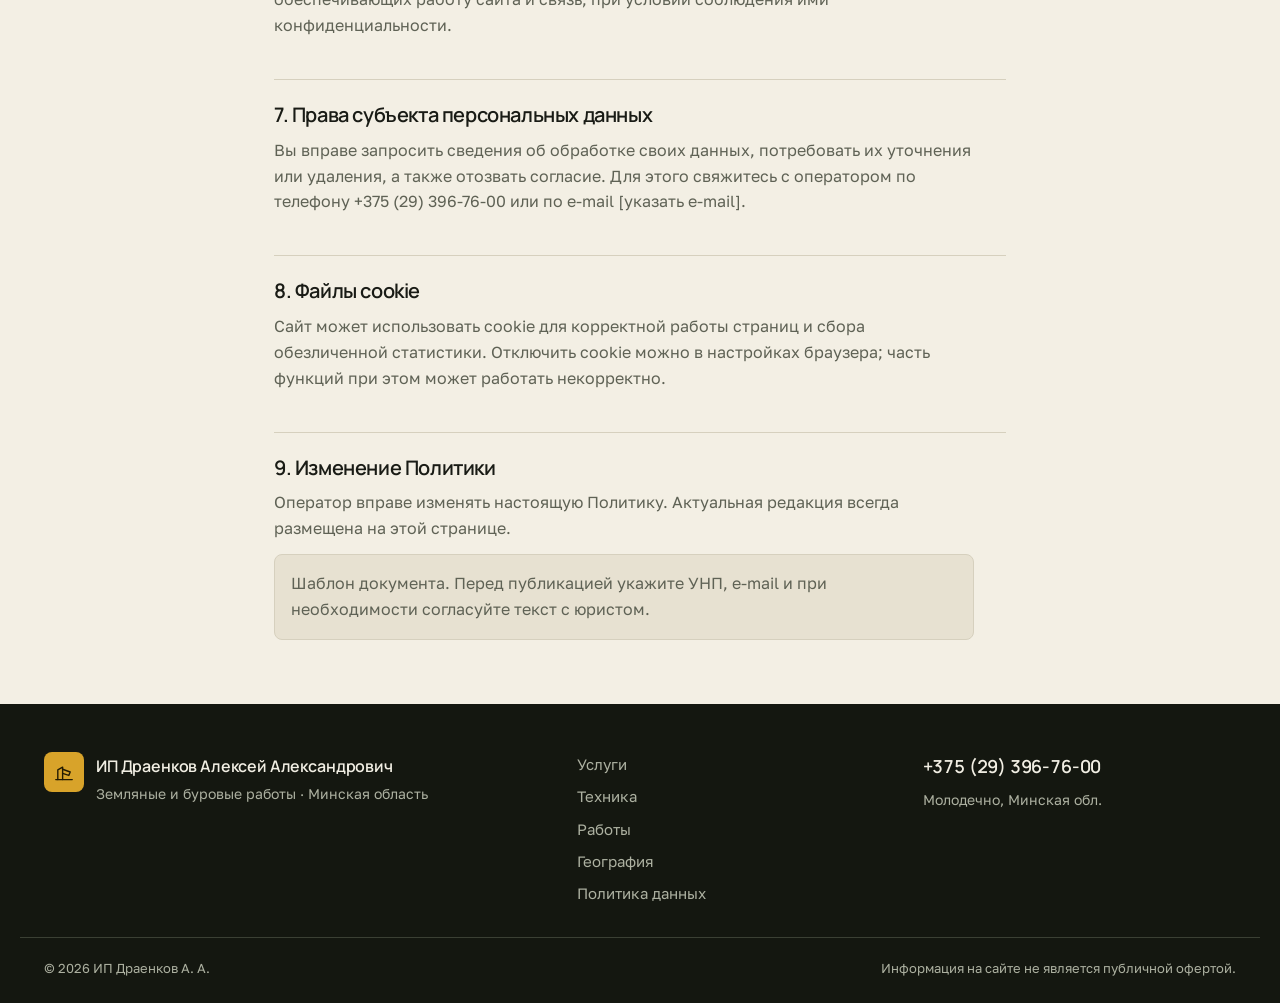
==== commit 60a82ee7: "Анти-слоп проход: убрать сгенерированный вид по чек-листам hallmark, unslop, anti-slop - убраны эйбр" ====
--- a/politika.html
+++ b/politika.html
@@ -3,7 +3,7 @@
 <head>
 <meta charset="utf-8">
 <meta name="viewport" content="width=device-width, initial-scale=1">
-<title>Политика обработки персональных данных — ИП Драенков</title>
+<title>Политика обработки персональных данных: ИП Драенков</title>
 <meta name="description" content="Политика обработки персональных данных сайта ИП Драенков Алексей Александрович: земляные работы, мини-экскаватор и гидробур, Минская область.">
 <meta name="robots" content="noindex, follow">
 <meta name="theme-color" content="#141712">
@@ -18,7 +18,7 @@
 
 <header class="header is-scrolled" id="header">
   <div class="wrap header__inner">
-    <a class="brand" href="index.html" aria-label="Драенков — земляные работы, на главную">
+    <a class="brand" href="index.html" aria-label="Драенков, земляные работы, на главную">
       <span class="brand__mark" aria-hidden="true">
         <svg viewBox="0 0 32 32" fill="none" stroke="currentColor" stroke-width="2" stroke-linecap="round" stroke-linejoin="round">
           <path d="M4 27h24"/><path d="M7 27V13l7-4v18"/><path d="M14 12l11 4-2 5-9-3"/>
@@ -31,10 +31,10 @@
     </a>
     <div class="header__actions">
       <a class="header__phone" href="tel:+375293967600">
-        <span class="header__phone-label">Звоните ежедневно 8:00–20:00</span>
+        <span class="header__phone-label">Ежедневно с 8:00 до 20:00</span>
         <span class="header__phone-number">+375 (29) 396-76-00</span>
       </a>
-      <a class="btn btn--accent btn--sm" href="index.html#zayavka">Заказать звонок</a>
+      <a class="btn btn--ink btn--sm" href="index.html#zayavka">Заказать звонок</a>
       <a class="header__call" href="tel:+375293967600" aria-label="Позвонить">
         <svg viewBox="0 0 24 24" fill="none" stroke="currentColor" stroke-width="1.8" stroke-linecap="round" stroke-linejoin="round" aria-hidden="true"><path d="M22 16.9v3a2 2 0 0 1-2.2 2 19.8 19.8 0 0 1-8.6-3.1 19.5 19.5 0 0 1-6-6A19.8 19.8 0 0 1 2.1 4.2 2 2 0 0 1 4.1 2h3a2 2 0 0 1 2 1.7c.1 1 .4 1.9.7 2.8a2 2 0 0 1-.5 2.1L8.1 9.9a16 16 0 0 0 6 6l1.3-1.3a2 2 0 0 1 2.1-.5c.9.3 1.8.6 2.8.7a2 2 0 0 1 1.7 2Z"/></svg>
       </a>
@@ -44,7 +44,7 @@
 
 <main class="legal">
   <div class="wrap legal__inner">
-    <a class="legal__back" href="index.html">← На главную</a>
+    <a class="legal__back" href="index.html">На главную</a>
     <h1>Политика обработки персональных данных</h1>
     <p class="legal__date">Редакция от 2 ноября 2026 года</p>
 
@@ -72,7 +72,7 @@
     <p>Обработка осуществляется на основании согласия субъекта персональных данных, выражаемого путём отправки заявки через форму на сайте или по телефону.</p>
 
     <h2>5. Порядок и сроки обработки</h2>
-    <p>Данные обрабатываются с использованием средств автоматизации и без них. Оператор принимает необходимые организационные и технические меры для защиты данных от неправомерного доступа, изменения, раскрытия или уничтожения.</p>
+    <p>Данные обрабатываются с использованием средств автоматизации и без них. Оператор принимает организационные и технические меры для защиты данных от неправомерного доступа, изменения, раскрытия или уничтожения.</p>
     <p>Данные хранятся не дольше, чем этого требуют цели обработки, либо до отзыва согласия.</p>
 
     <h2>6. Передача третьим лицам</h2>
--- a/assets/css/style.css
+++ b/assets/css/style.css
@@ -1,858 +1,291 @@
-/* =========================================================
-   Драенков — земляные работы
-   Studio-level landing · 2026
-   ========================================================= */
-
-/* ---------- 1. Tokens ---------- */
+/* Hallmark · pre-emit critique: P4 H4 E5 S5 R4 V4 · weakest: P, the page argues for a specific machine (bucket widths, 2.4 m depth) rather than generic "качественные услуги" */
+/* Anti-slop pass applied against Nutlope/hallmark (floor + gates), heydamir/unslop (signs), miqdadbadjuber/anti-slop. */
+
+/* =========================================================
+   1. Tokens: every colour and font is declared here and nowhere else
+   ========================================================= */
 :root{
-  --paper:#F7F5EF;
-  --paper-2:#EFEBE0;
-  --ink:#12150F;
-  --ink-2:#191D16;
-  --ink-3:#20251E;
-  --line:rgba(18,21,15,.13);
-  --line-dark:rgba(255,255,255,.12);
-  --muted:#6E7266;
-  --muted-dark:rgba(255,255,255,.62);
-  --accent:#E9B22B;
-  --accent-2:#F5CB5F;
-  --accent-ink:#231B04;
-
-  --font-display:"Manrope","Golos Text",system-ui,-apple-system,"Segoe UI",sans-serif;
-  --font-body:"Golos Text","Manrope",system-ui,-apple-system,"Segoe UI",sans-serif;
-
+  /* surfaces, tinted toward the ochre hue */
+  --c-paper:#F3EFE4;
+  --c-paper-2:#E7E1D1;
+  --c-surface:#FBF8F0;
+  --c-ink:#191B15;
+  --c-ink-2:#23261D;
+  --c-ink-3:#2E3228;
+  --c-line:#D6D0BE;
+  --c-line-strong:#BFB9A6;
+  --c-line-dark:#3B4034;
+  --c-line-dark-strong:#4E5445;
+  --c-on-dark:#F1EEE3;
+  --c-on-dark-muted:#ADB1A1;
+  --c-muted:#5F6255;
+  --c-accent:#D8A32A;
+  --c-accent-soft:#EBD8A6;
+  --c-accent-ink:#221A03;
+  --c-danger:#B0503F;
+  --c-danger-soft:#F2DCD6;
+  --c-overlay-ink:#141710;
+  --c-shadow:rgba(25,27,21,.14);
+  --c-shadow-strong:rgba(12,14,9,.42);
+
+  /* type */
+  --font-display:"Manrope","Golos Text",system-ui,sans-serif;
+  --font-body:"Golos Text","Manrope",system-ui,sans-serif;
+
+  /* spacing scale, 4px steps */
+  --s-1:4px; --s-2:8px; --s-3:12px; --s-4:16px; --s-5:20px;
+  --s-6:24px; --s-7:28px; --s-8:32px; --s-10:40px; --s-12:48px;
+  --s-14:56px; --s-16:64px; --s-20:80px; --s-24:96px; --s-30:120px;
+
+  /* geometry */
+  --r-s:4px;
+  --r-m:8px;
+  --r-l:12px;
   --wrap:1240px;
-  --pad:clamp(20px,4vw,48px);
-  --r-s:10px;
-  --r-m:16px;
-  --r-l:24px;
-  --r-xl:32px;
-
-  --shadow-1:0 1px 2px rgba(18,21,15,.04),0 12px 32px -18px rgba(18,21,15,.25);
-  --shadow-2:0 24px 60px -28px rgba(18,21,15,.35);
-  --shadow-accent:0 18px 40px -18px rgba(233,178,43,.55);
+  --col-gap:var(--s-8);
+  --pad:var(--s-6);
+  --hair:1px;
 
   --ease:cubic-bezier(.22,.61,.36,1);
-  --dur:.55s;
-}
-
-/* ---------- 2. Reset ---------- */
+}
+
+/* =========================================================
+   2. Reset
+   ========================================================= */
 *,*::before,*::after{box-sizing:border-box}
-html{-webkit-text-size-adjust:100%;scroll-behavior:smooth}
+html{
+  -webkit-text-size-adjust:100%;
+  scroll-behavior:smooth;
+  overflow-x:clip;
+}
 body{
   margin:0;
-  background:var(--paper);
-  color:var(--ink);
+  background:var(--c-paper);
+  color:var(--c-ink);
   font-family:var(--font-body);
-  font-size:clamp(15.5px,.55vw + 14px,17px);
-  line-height:1.65;
+  font-size:clamp(16px,.4vw + 14px,17px);
+  line-height:1.62;
   -webkit-font-smoothing:antialiased;
-  text-rendering:optimizeLegibility;
-  overflow-x:hidden;
+  overflow-x:clip;
 }
 img,svg{display:block;max-width:100%}
 img{height:auto}
 h1,h2,h3,h4{
   font-family:var(--font-display);
-  font-weight:800;
-  line-height:1.04;
-  letter-spacing:-.03em;
+  font-weight:600;
+  line-height:1.08;
+  letter-spacing:-.02em;
   margin:0;
   text-wrap:balance;
+  overflow-wrap:break-word;
+  min-width:0;
 }
 p{margin:0}
 a{color:inherit;text-decoration:none}
-ul,ol{margin:0;padding:0;list-style:none}
+ul,ol,dl,dd{margin:0;padding:0;list-style:none}
 button{font:inherit;color:inherit;background:none;border:0;cursor:pointer}
 input,select,textarea{font:inherit;color:inherit}
-:focus-visible{outline:2px solid var(--accent);outline-offset:3px;border-radius:6px}
-::selection{background:var(--accent);color:var(--accent-ink)}
-
+:focus-visible{outline:2px solid var(--c-accent);outline-offset:2px;border-radius:var(--r-s)}
+::selection{background:var(--c-accent-soft);color:var(--c-accent-ink)}
+.visually-hidden{
+  position:absolute;width:1px;height:1px;padding:0;margin:-1px;
+  overflow:hidden;clip-path:inset(50%);white-space:nowrap;
+}
 .skip-link{
-  position:fixed;top:-100px;left:16px;z-index:200;
-  background:var(--ink);color:#fff;padding:12px 18px;border-radius:var(--r-s);
+  position:fixed;top:-100px;left:var(--s-4);z-index:200;
+  background:var(--c-ink);color:var(--c-surface);
+  padding:var(--s-3) var(--s-4);border-radius:var(--r-s);
   transition:top .2s var(--ease);
 }
-.skip-link:focus{top:16px}
-
-/* ---------- 3. Layout helpers ---------- */
+.skip-link:focus{top:var(--s-4)}
+
+/* =========================================================
+   3. Layout primitives
+   ========================================================= */
 .wrap{width:100%;max-width:var(--wrap);margin-inline:auto;padding-inline:var(--pad)}
-.section{padding-block:clamp(64px,8vw,120px);position:relative}
-.section--dark{background:var(--ink);color:#fff}
-.section--dark ::selection{background:var(--accent);color:var(--accent-ink)}
-
-.section__head{max-width:840px;margin-bottom:clamp(36px,4.5vw,64px)}
-.section__head--left{margin-bottom:clamp(28px,3vw,40px)}
-.section__head h2{
-  font-size:clamp(1.95rem,3.9vw,3.15rem);
-  margin-top:14px;
-}
+.section{padding-block:var(--s-20);position:relative}
+.section--dark{background:var(--c-ink);color:var(--c-on-dark)}
+.section--dark ::selection{background:var(--c-accent);color:var(--c-accent-ink)}
+
+.section__head{max-width:720px;margin-bottom:var(--s-12)}
+.section__head h2{font-size:clamp(26px,3vw,38px)}
 .section__intro{
-  margin-top:22px;
-  max-width:60ch;
-  color:var(--muted);
-  font-size:clamp(15px,.35vw + 14px,17.5px);
-  line-height:1.7;
-}
-.section--dark .section__intro{color:var(--muted-dark)}
-
-.label{
-  display:inline-flex;align-items:center;gap:12px;
+  margin-top:var(--s-5);
+  max-width:62ch;
+  color:var(--c-muted);
+}
+.section--dark .section__intro{color:var(--c-on-dark-muted)}
+.section h2{font-size:clamp(26px,3vw,38px)}
+.section__intro + .section__intro{margin-top:var(--s-3)}
+.section__intro + .btn{margin-top:var(--s-8)}
+
+.link-quiet{
+  font-size:15px;
+  color:var(--c-ink);
+  border-bottom:var(--hair) solid var(--c-line-strong);
+  padding-bottom:2px;
+  transition:border-color .2s var(--ease),color .2s var(--ease);
+}
+.link-quiet:hover{border-color:var(--c-ink)}
+.section--dark .link-quiet{color:var(--c-on-dark);border-color:var(--c-line-dark-strong)}
+.section--dark .link-quiet:hover{border-color:var(--c-on-dark)}
+
+/* =========================================================
+   4. Buttons
+   ========================================================= */
+.btn{
+  display:inline-flex;align-items:center;justify-content:center;gap:var(--s-2);
   font-family:var(--font-display);
-  font-size:.75rem;font-weight:700;letter-spacing:.16em;text-transform:uppercase;
-  color:var(--muted);
-}
-.label span{
-  font-size:.72rem;
-  color:var(--muted);
-  padding:3px 9px;
-  border:1px solid var(--line);
-  border-radius:100px;
-  letter-spacing:.06em;
-}
-.section--dark .label,
-.section--dark .label span{color:rgba(255,255,255,.5)}
-.section--dark .label span{border-color:var(--line-dark)}
-
-.eyebrow{
-  display:inline-flex;align-items:center;gap:10px;
-  font-family:var(--font-display);
-  font-size:.78rem;font-weight:600;letter-spacing:.13em;text-transform:uppercase;
-  color:rgba(255,255,255,.72);
-  border:1px solid rgba(255,255,255,.18);
-  border-radius:100px;
-  padding:8px 16px;
-  backdrop-filter:blur(6px);
-}
-.eyebrow .dot{width:6px;height:6px;border-radius:50%;background:var(--accent);box-shadow:0 0 0 4px rgba(233,178,43,.18)}
-.hl{color:var(--accent)}
-
-/* ---------- 4. Buttons ---------- */
-.btn{
-  --btn-bg:var(--ink);
-  --btn-fg:#fff;
-  display:inline-flex;align-items:center;justify-content:center;gap:10px;
-  font-family:var(--font-display);
-  font-weight:700;font-size:.94rem;letter-spacing:-.01em;
-  padding:16px 26px;
-  border-radius:100px;
-  background:var(--btn-bg);
-  color:var(--btn-fg);
-  border:1px solid transparent;
-  transition:transform .3s var(--ease),box-shadow .3s var(--ease),background .3s var(--ease),color .3s var(--ease),border-color .3s var(--ease);
-  white-space:nowrap;
-  will-change:transform;
-}
+  font-weight:600;font-size:15px;letter-spacing:0;
+  padding:var(--s-4) var(--s-6);
+  border-radius:var(--r-m);
+  background:var(--c-ink);
+  color:var(--c-surface);
+  border:var(--hair) solid var(--c-ink);
+  transition:background-color .2s var(--ease),color .2s var(--ease),border-color .2s var(--ease);
+  text-align:center;
+}
+.btn:hover{background:var(--c-ink-3);border-color:var(--c-ink-3)}
+.btn:active{background:var(--c-ink)}
 .btn svg{width:18px;height:18px;flex:none}
-.btn:hover{transform:translateY(-2px)}
-.btn:active{transform:translateY(0)}
-
-.btn--accent{
-  --btn-bg:var(--accent);
-  --btn-fg:var(--accent-ink);
-  box-shadow:var(--shadow-accent);
-}
-.btn--accent:hover{--btn-bg:var(--accent-2);box-shadow:0 22px 44px -18px rgba(233,178,43,.7)}
-
-.btn--dark{--btn-bg:var(--ink);--btn-fg:#fff;box-shadow:var(--shadow-1)}
-.btn--dark:hover{--btn-bg:#000}
+.btn:disabled{
+  background:var(--c-line);
+  border-color:var(--c-line);
+  color:var(--c-ink);
+  cursor:not-allowed;
+}
 
 .btn--ghost{
-  --btn-bg:transparent;--btn-fg:currentColor;
-  border-color:rgba(255,255,255,.28);
-  backdrop-filter:blur(6px);
-}
-.btn--ghost:hover{border-color:#fff;background:rgba(255,255,255,.07)}
-
-.btn--sm{padding:12px 20px;font-size:.85rem}
-.btn--lg{padding:20px 34px;font-size:1.05rem}
+  background:transparent;
+  color:var(--c-on-dark);
+  border-color:var(--c-line-dark-strong);
+}
+.btn--ghost:hover{background:var(--c-ink-3);border-color:var(--c-ink-3)}
+.btn--ghost:disabled{background:transparent;color:var(--c-on-dark-muted);border-color:var(--c-line-dark)}
+
+.btn--ink{background:var(--c-ink);border-color:var(--c-ink);color:var(--c-surface)}
+.btn--ink:hover{background:var(--c-ink-3);border-color:var(--c-ink-3)}
+
+.btn--sm{padding:var(--s-3) var(--s-4);font-size:14px}
 .btn--block{width:100%}
 
-/* ---------- 5. Header ---------- */
+/* =========================================================
+   5. Header
+   ========================================================= */
 .header{
   position:fixed;inset:0 0 auto 0;z-index:100;
-  padding-block:18px;
-  transition:background .4s var(--ease),padding .4s var(--ease),box-shadow .4s var(--ease),border-color .4s var(--ease);
-  border-bottom:1px solid transparent;
+  padding-block:var(--s-4);
+  background:transparent;
+  border-bottom:var(--hair) solid transparent;
+  transition:background-color .25s var(--ease),border-color .25s var(--ease);
 }
 .header.is-scrolled{
-  background:rgba(247,245,239,.86);
-  backdrop-filter:blur(16px) saturate(140%);
-  border-bottom-color:var(--line);
-  padding-block:10px;
-  box-shadow:0 10px 30px -24px rgba(18,21,15,.6);
-}
-.header__inner{display:flex;align-items:center;gap:clamp(16px,2.4vw,40px)}
-
-.brand{display:flex;align-items:center;gap:12px;color:#fff;flex:none;transition:color .4s var(--ease)}
-.header.is-scrolled .brand{color:var(--ink)}
+  background:var(--c-surface);
+  border-bottom-color:var(--c-line);
+}
+.header__inner{display:flex;align-items:center;gap:var(--s-8)}
+
+.brand{display:flex;align-items:center;gap:var(--s-3);color:var(--c-on-dark);flex:none;transition:color .25s var(--ease)}
+.header.is-scrolled .brand{color:var(--c-ink)}
 .brand__mark{
   width:40px;height:40px;display:grid;place-items:center;
-  border-radius:12px;
-  background:var(--accent);
-  color:var(--accent-ink);
+  border-radius:var(--r-m);
+  background:var(--c-accent);
+  color:var(--c-accent-ink);
   flex:none;
-  transition:transform .4s var(--ease);
-}
-.brand:hover .brand__mark{transform:rotate(-6deg)}
-.brand__mark svg{width:22px;height:22px}
+}
+.brand__mark svg{width:22px;height:22px;max-height:22px}
 .brand__text{display:flex;flex-direction:column;line-height:1}
 .brand__text strong{
-  font-family:var(--font-display);font-weight:800;
-  font-size:1.02rem;letter-spacing:.02em;
+  font-family:var(--font-display);font-weight:700;
+  font-size:17px;letter-spacing:-.01em;
 }
 .brand__text span{
-  font-size:.64rem;letter-spacing:.19em;text-transform:uppercase;
-  margin-top:6px;opacity:.62;
-}
-
-.nav{display:flex;align-items:center;gap:clamp(14px,2vw,30px);margin-left:auto}
+  font-size:13px;
+  margin-top:var(--s-1);
+  color:inherit;
+  opacity:.72;
+}
+
+.nav{display:flex;align-items:center;gap:var(--s-6);margin-left:auto}
 .nav a{
-  font-family:var(--font-display);
-  font-size:.88rem;font-weight:600;
-  color:rgba(255,255,255,.78);
-  position:relative;padding-block:6px;
-  transition:color .3s var(--ease);
-}
-.header.is-scrolled .nav a{color:var(--muted)}
-.nav a::after{
-  content:"";position:absolute;left:0;bottom:0;height:1.5px;width:0;
-  background:var(--accent);transition:width .35s var(--ease);
-}
-.nav a:hover{color:#fff}
-.header.is-scrolled .nav a:hover{color:var(--ink)}
-.nav a:hover::after,.nav a.is-active::after{width:100%}
-.nav a.is-active{color:#fff}
-.header.is-scrolled .nav a.is-active{color:var(--ink)}
-
-.header__actions{display:flex;align-items:center;gap:14px;margin-left:auto}
+  font-family:var(--font-body);
+  font-size:15px;font-weight:500;
+  color:var(--c-on-dark-muted);
+  padding-block:var(--s-1);
+  border-bottom:var(--hair) solid transparent;
+  transition:color .2s var(--ease),border-color .2s var(--ease);
+}
+.header.is-scrolled .nav a{color:var(--c-muted)}
+.nav a:hover{color:var(--c-on-dark);border-bottom-color:var(--c-accent)}
+.header.is-scrolled .nav a:hover{color:var(--c-ink)}
+.nav a.is-active{color:var(--c-on-dark);border-bottom-color:var(--c-accent)}
+.header.is-scrolled .nav a.is-active{color:var(--c-ink)}
+
+.header__actions{display:flex;align-items:center;gap:var(--s-4);margin-left:auto}
 .nav + .header__actions{margin-left:0}
-.header__phone{display:flex;flex-direction:column;gap:2px;text-align:right;color:#fff;transition:color .4s var(--ease)}
-.header.is-scrolled .header__phone{color:var(--ink)}
-.header__phone-label{font-size:.66rem;letter-spacing:.06em;opacity:.55}
+.header__phone{display:flex;flex-direction:column;gap:2px;text-align:right;color:var(--c-on-dark);transition:color .25s var(--ease)}
+.header.is-scrolled .header__phone{color:var(--c-ink)}
+.header__phone-label{font-size:13px;color:inherit;opacity:.7}
 .header__phone-number{
-  font-family:var(--font-display);font-weight:700;font-size:.98rem;
+  font-family:var(--font-display);font-weight:600;font-size:16px;
   letter-spacing:-.01em;white-space:nowrap;
-}
-
-.burger{display:none;width:44px;height:44px;border-radius:12px;border:1px solid rgba(255,255,255,.22);position:relative}
-.header.is-scrolled .burger{border-color:var(--line)}
+  font-variant-numeric:tabular-nums;
+}
+
+.header__call{
+  display:none;
+  width:44px;height:44px;place-items:center;
+  border-radius:var(--r-m);
+  border:var(--hair) solid var(--c-line-dark-strong);
+  color:var(--c-on-dark);
+  transition:background-color .2s var(--ease),border-color .2s var(--ease),color .2s var(--ease);
+}
+.header.is-scrolled .header__call{border-color:var(--c-line-strong);color:var(--c-ink)}
+.header__call svg{width:18px;height:18px;max-height:18px}
+.header__call:hover{background:var(--c-accent);border-color:var(--c-accent);color:var(--c-accent-ink)}
+
+.burger{
+  display:none;width:44px;height:44px;border-radius:var(--r-m);
+  border:var(--hair) solid var(--c-line-dark-strong);
+  position:relative;color:var(--c-on-dark);
+}
+.header.is-scrolled .burger{border-color:var(--c-line-strong);color:var(--c-ink)}
 .burger span{
-  position:absolute;left:12px;width:20px;height:1.8px;background:currentColor;color:#fff;
-  transition:transform .3s var(--ease),opacity .3s var(--ease);
-}
-.header.is-scrolled .burger span{background:var(--ink)}
+  position:absolute;left:12px;width:20px;height:2px;background:currentColor;
+  transition:transform .25s var(--ease);
+}
 .burger span:nth-child(1){top:18px}
 .burger span:nth-child(2){top:24px}
 .burger[aria-expanded="true"] span:nth-child(1){transform:translateY(3px) rotate(45deg)}
 .burger[aria-expanded="true"] span:nth-child(2){transform:translateY(-3px) rotate(-45deg)}
 
-/* ---------- 6. Hero ---------- */
-.hero{
-  position:relative;
-  background:var(--ink);
-  color:#fff;
-  padding-top:clamp(120px,13vw,168px);
-  padding-bottom:clamp(56px,7vw,92px);
-  overflow:hidden;
-  isolation:isolate;
-}
-.hero::before{
-  content:"";position:absolute;inset:0;z-index:-2;
-  background:
-    radial-gradient(80% 60% at 88% 8%,rgba(233,178,43,.16),transparent 62%),
-    radial-gradient(60% 50% at 6% 92%,rgba(120,150,110,.14),transparent 65%),
-    linear-gradient(180deg,#14180F 0%,#101308 100%);
-}
-.hero::after{
-  content:"";position:absolute;inset:0;z-index:-1;pointer-events:none;
-  opacity:.035;
-  background-image:url("data:image/svg+xml,%3Csvg xmlns='http://www.w3.org/2000/svg' width='140' height='140'%3E%3Cfilter id='n'%3E%3CfeTurbulence type='fractalNoise' baseFrequency='.85' numOctaves='3'/%3E%3C/filter%3E%3Crect width='140' height='140' filter='url(%23n)'/%3E%3C/svg%3E");
-}
-.hero__glow{
-  position:absolute;z-index:-1;
-  width:min(720px,90vw);aspect-ratio:1;border-radius:50%;
-  right:-14%;top:-22%;
-  background:radial-gradient(circle,rgba(233,178,43,.2),transparent 66%);
-  filter:blur(20px);
-  pointer-events:none;
-}
-.hero__inner{
-  display:grid;
-  grid-template-columns:minmax(0,1.02fr) minmax(0,.86fr);
-  gap:clamp(28px,4vw,72px);
-  align-items:center;
-}
-.hero h1{
-  font-size:clamp(2.35rem,5.4vw,4.3rem);
-  letter-spacing:-.045em;
-  line-height:.99;
-  margin-top:26px;
-}
-.lead{
-  margin-top:26px;
-  max-width:46ch;
-  font-size:clamp(16px,.5vw + 14.5px,18.5px);
-  line-height:1.62;
-  color:rgba(255,255,255,.76);
-}
-.hero__cta{display:flex;flex-wrap:wrap;gap:14px;margin-top:34px}
-
-.hero__facts{
-  display:flex;flex-wrap:wrap;gap:clamp(22px,3vw,54px);
-  margin-top:clamp(38px,4.5vw,56px);
-  padding-top:26px;
-  border-top:1px solid rgba(255,255,255,.13);
-}
-.hero__facts li{display:flex;flex-direction:column;gap:4px}
-.hero__facts strong{
-  font-family:var(--font-display);font-weight:800;
-  font-size:clamp(1.4rem,2.1vw,1.85rem);
-  letter-spacing:-.03em;
-  color:#fff;
-  font-variant-numeric:tabular-nums;
-}
-.hero__facts span{font-size:.8rem;color:rgba(255,255,255,.55);letter-spacing:.02em}
-
-.hero__media{position:relative}
-.hero__shot{
-  position:relative;
-  margin:0;
-  border-radius:var(--r-xl);
-  overflow:hidden;
-  box-shadow:0 40px 90px -40px rgba(0,0,0,.85);
-  aspect-ratio:1/1.06;
-  border:1px solid rgba(255,255,255,.1);
-}
-.hero__shot::after{
-  content:"";position:absolute;inset:0;
-  background:linear-gradient(180deg,rgba(18,21,15,0) 45%,rgba(18,21,15,.55) 100%);
-}
-.hero__shot img{width:100%;height:100%;object-fit:cover;transform:scale(1.02)}
-.hero__badge{
-  position:absolute;
-  left:-18px;bottom:26px;
-  background:rgba(247,245,239,.96);
-  color:var(--ink);
-  border-radius:var(--r-m);
-  padding:16px 20px;
-  box-shadow:var(--shadow-2);
-  backdrop-filter:blur(10px);
-  animation:float 7s var(--ease) infinite;
-}
-.hero__badge-label{
-  display:inline-block;
-  font-family:var(--font-display);
-  font-size:.64rem;font-weight:700;letter-spacing:.18em;text-transform:uppercase;
-  color:var(--accent-ink);
-  background:var(--accent);
-  padding:3px 9px;border-radius:100px;
-  margin-bottom:9px;
-}
-.hero__badge p{
-  font-family:var(--font-display);font-weight:700;
-  font-size:.86rem;line-height:1.45;letter-spacing:-.01em;
-}
-@keyframes float{
-  0%,100%{transform:translateY(0)}
-  50%{transform:translateY(-9px)}
-}
-
-/* ---------- 7. Marquee strip ---------- */
-.strip{
-  background:var(--accent);
-  color:var(--accent-ink);
-  padding-block:15px;
-  overflow:hidden;
-  border-block:1px solid rgba(0,0,0,.12);
-}
-.strip__track{
-  display:flex;align-items:center;gap:34px;
-  width:max-content;
-  animation:marquee 42s linear infinite;
-  font-family:var(--font-display);
-  font-size:.82rem;font-weight:700;letter-spacing:.13em;text-transform:uppercase;
-  white-space:nowrap;
-}
-.strip__track span[aria-hidden]{opacity:.45;font-size:.55rem}
-.strip:hover .strip__track{animation-play-state:paused}
-@keyframes marquee{
-  from{transform:translateX(0)}
-  to{transform:translateX(-50%)}
-}
-
-/* ---------- 8. Services ---------- */
-.services{background:var(--paper)}
-.cards{
-  display:grid;
-  grid-template-columns:repeat(3,minmax(0,1fr));
-  gap:clamp(14px,1.4vw,20px);
-}
-.card{
-  position:relative;
-  background:#fff;
-  border:1px solid var(--line);
-  border-radius:var(--r-l);
-  padding:clamp(24px,2.2vw,34px);
-  display:flex;flex-direction:column;
-  overflow:hidden;
-  transition:transform .4s var(--ease),box-shadow .4s var(--ease),border-color .4s var(--ease);
-}
-.card::before{
-  content:"";position:absolute;inset:0 0 auto 0;height:3px;
-  background:linear-gradient(90deg,var(--accent),rgba(233,178,43,0));
-  transform:scaleX(0);transform-origin:left;
-  transition:transform .5s var(--ease);
-}
-.card:hover{transform:translateY(-5px);box-shadow:var(--shadow-2);border-color:transparent}
-.card:hover::before{transform:scaleX(1)}
-.card__icon{
-  width:48px;height:48px;border-radius:14px;display:grid;place-items:center;
-  background:var(--paper-2);color:var(--ink);
-  margin-bottom:22px;
-  transition:background .4s var(--ease),color .4s var(--ease),transform .4s var(--ease);
-}
-.card__icon svg{width:23px;height:23px}
-.card:hover .card__icon{background:var(--accent);transform:rotate(-4deg)}
-.card h3{font-size:1.16rem;letter-spacing:-.02em;line-height:1.25}
-.card p{margin-top:12px;color:var(--muted);font-size:.94rem;line-height:1.62;flex:1}
-.card__tags{display:flex;flex-wrap:wrap;gap:7px;margin-top:20px}
-.card__tags li{
-  font-family:var(--font-display);
-  font-size:.7rem;font-weight:600;letter-spacing:.03em;
-  color:var(--ink);
-  background:var(--paper-2);
-  border-radius:100px;
-  padding:5px 11px;
-}
-
-/* ---------- 9. Equipment ---------- */
-.equipment__inner{
-  display:grid;
-  grid-template-columns:minmax(0,.92fr) minmax(0,1.08fr);
-  gap:clamp(28px,4.5vw,72px);
-  align-items:center;
-}
-.equipment__media{position:relative;margin:0}
-.equipment__media img{
-  width:100%;border-radius:var(--r-xl);
-  box-shadow:0 40px 80px -40px rgba(0,0,0,.9);
-}
-.equipment__note{
-  position:absolute;right:-14px;top:24px;
-  background:var(--accent);color:var(--accent-ink);
-  border-radius:var(--r-m);
-  padding:14px 18px;
-  display:flex;flex-direction:column;
-  box-shadow:0 20px 40px -20px rgba(0,0,0,.7);
-}
-.equipment__note strong{
-  font-family:var(--font-display);font-weight:800;font-size:1.5rem;letter-spacing:-.03em;line-height:1;
-}
-.equipment__note span{font-size:.7rem;margin-top:5px;letter-spacing:.04em;opacity:.75}
-
-.spec{margin-block:clamp(26px,3vw,38px);border-top:1px solid var(--line-dark)}
-.spec__row{
-  display:grid;
-  grid-template-columns:minmax(120px,.7fr) minmax(0,1.3fr);
-  gap:16px;
-  padding-block:16px;
-  border-bottom:1px solid var(--line-dark);
-  align-items:baseline;
-}
-.spec__key{
-  font-family:var(--font-display);
-  font-size:.78rem;font-weight:700;letter-spacing:.13em;text-transform:uppercase;
-  color:rgba(255,255,255,.45);
-}
-.spec__val{
-  font-family:var(--font-display);
-  font-size:clamp(.98rem,1.2vw,1.12rem);font-weight:700;letter-spacing:-.015em;
-  color:#fff;
-}
-.spec__val em{
-  display:block;
-  font-style:normal;font-weight:500;font-size:.82rem;
-  color:var(--muted-dark);margin-top:4px;
-}
-
-/* ---------- 10. Process ---------- */
-.process{background:var(--paper-2)}
-.steps{
-  display:grid;
-  grid-template-columns:repeat(4,minmax(0,1fr));
-  gap:clamp(12px,1.6vw,22px);
-  counter-reset:step;
-}
-.step{
-  position:relative;
-  background:#fff;
-  border:1px solid rgba(18,21,15,.07);
-  border-radius:var(--r-l);
-  padding:clamp(22px,2.2vw,30px);
-  transition:transform .4s var(--ease),box-shadow .4s var(--ease);
-}
-.step:hover{transform:translateY(-4px);box-shadow:var(--shadow-1)}
-.step__num{
-  font-family:var(--font-display);font-weight:800;
-  font-size:.78rem;letter-spacing:.1em;
-  color:var(--accent-ink);
-  background:var(--accent);
-  padding:4px 10px;border-radius:100px;
-  display:inline-block;
-  font-variant-numeric:tabular-nums;
-}
-.step h3{margin-top:20px;font-size:1.05rem;letter-spacing:-.02em;line-height:1.28}
-.step p{margin-top:10px;font-size:.9rem;color:var(--muted);line-height:1.6}
-
-.process__cta{
-  margin-top:clamp(30px,3.5vw,48px);
-  display:flex;align-items:center;justify-content:space-between;gap:24px;flex-wrap:wrap;
-  background:var(--ink);
-  color:#fff;
-  border-radius:var(--r-l);
-  padding:clamp(24px,3vw,36px) clamp(24px,3.4vw,44px);
-}
-.process__cta p{
-  font-family:var(--font-display);font-weight:700;
-  font-size:clamp(1rem,1.5vw,1.22rem);letter-spacing:-.02em;line-height:1.35;
-  max-width:46ch;color:rgba(255,255,255,.9);
-}
-
-/* ---------- 11. Geography ---------- */
-.geo__inner{
-  display:grid;
-  grid-template-columns:minmax(0,1fr) minmax(0,1fr);
-  gap:clamp(30px,5vw,80px);
-  align-items:center;
-}
-.geo__hint{margin-top:26px;color:var(--muted-dark);font-size:.95rem;max-width:44ch}
-.geo .btn{margin-top:22px}
-.geo__list{
-  display:flex;flex-wrap:wrap;gap:10px;
-  align-content:center;
-}
-.geo__list li{
-  font-family:var(--font-display);
-  font-weight:600;font-size:.92rem;letter-spacing:-.01em;
-  color:rgba(255,255,255,.9);
-  border:1px solid rgba(255,255,255,.16);
-  border-radius:100px;
-  padding:12px 20px;
-  transition:background .3s var(--ease),color .3s var(--ease),border-color .3s var(--ease),transform .3s var(--ease);
-}
-.geo__list li:hover{
-  background:var(--accent);color:var(--accent-ink);border-color:var(--accent);
-  transform:translateY(-2px);
-}
-
-/* ---------- 12. About ---------- */
-.about{background:var(--paper)}
-.about__inner{
-  display:grid;
-  grid-template-columns:minmax(0,.78fr) minmax(0,1.22fr);
-  gap:clamp(26px,4.5vw,72px);
-  align-items:center;
-}
-.about__media{position:relative;margin:0;border-radius:var(--r-xl);overflow:hidden;box-shadow:var(--shadow-2)}
-.about__media img{width:100%;object-fit:cover}
-.about__media::after{
-  content:"";position:absolute;inset:0;
-  background:linear-gradient(180deg,transparent 60%,rgba(18,21,15,.35));
-}
-.about__copy p{color:var(--muted);margin-top:14px;max-width:58ch;line-height:1.72}
-.about__copy p:first-of-type{margin-top:0}
-.about__list{
-  display:grid;grid-template-columns:1fr 1fr;gap:14px;
-  margin-top:clamp(24px,3vw,34px);
-}
-.about__list li{
-  background:#fff;border:1px solid var(--line);border-radius:var(--r-m);
-  padding:16px 18px;
-  display:flex;flex-direction:column;gap:3px;
-}
-.about__list strong{font-family:var(--font-display);font-size:.96rem;letter-spacing:-.015em}
-.about__list span{font-size:.82rem;color:var(--muted)}
-
-/* ---------- 13. CTA band ---------- */
-.band{
-  background:var(--accent);
-  color:var(--accent-ink);
-  padding-block:clamp(36px,4.5vw,56px);
-}
-.band__inner{
-  display:flex;align-items:center;justify-content:space-between;
-  gap:clamp(20px,3vw,40px);flex-wrap:wrap;
-}
-.band h2{font-size:clamp(1.5rem,2.6vw,2.15rem);letter-spacing:-.03em}
-.band p{margin-top:8px;font-size:.98rem;opacity:.78;max-width:48ch}
-.band .btn--accent{
-  --btn-bg:var(--ink);--btn-fg:#fff;
-  box-shadow:0 20px 44px -22px rgba(0,0,0,.75);
-}
-.band .btn--accent:hover{--btn-bg:#000}
-
-/* ---------- 14. FAQ ---------- */
-.faq{background:var(--paper)}
-.faq__inner{
-  display:grid;
-  grid-template-columns:minmax(0,.62fr) minmax(0,1.38fr);
-  gap:clamp(28px,4vw,64px);
-  align-items:start;
-}
-.faq__list{display:flex;flex-direction:column;gap:10px}
-.faq__item{
-  background:#fff;
-  border:1px solid var(--line);
-  border-radius:var(--r-m);
-  padding:0;
-  transition:border-color .3s var(--ease),box-shadow .3s var(--ease);
-}
-.faq__item[open]{border-color:rgba(233,178,43,.7);box-shadow:var(--shadow-1)}
-.faq__item summary{
-  cursor:pointer;list-style:none;
-  display:flex;align-items:center;justify-content:space-between;gap:20px;
-  padding:20px clamp(18px,2vw,26px);
-  font-family:var(--font-display);font-weight:700;
-  font-size:clamp(.98rem,1.2vw,1.08rem);letter-spacing:-.015em;
-  line-height:1.35;
-}
-.faq__item summary::-webkit-details-marker{display:none}
-.faq__item summary::after{
-  content:"";flex:none;
-  width:26px;height:26px;border-radius:50%;
-  background:var(--paper-2);
-  background-image:url("data:image/svg+xml,%3Csvg xmlns='http://www.w3.org/2000/svg' viewBox='0 0 24 24' fill='none' stroke='%2312150F' stroke-width='2.2' stroke-linecap='round'%3E%3Cpath d='M12 5v14M5 12h14'/%3E%3C/svg%3E");
-  background-size:14px 14px;background-position:center;background-repeat:no-repeat;
-  transition:transform .35s var(--ease),background-color .35s var(--ease);
-}
-.faq__item[open] summary::after{
-  transform:rotate(135deg);
-  background-color:var(--accent);
-}
-.faq__body{padding:0 clamp(18px,2vw,26px) 22px;color:var(--muted);font-size:.95rem;line-height:1.7;max-width:62ch}
-
-/* ---------- 15. Contact / form ---------- */
-.contact__inner{
-  display:grid;
-  grid-template-columns:minmax(0,1fr) minmax(0,.92fr);
-  gap:clamp(30px,4vw,64px);
-  align-items:start;
-}
-.contact__phone{
-  display:inline-block;
-  margin-top:clamp(26px,3vw,36px);
-  font-family:var(--font-display);font-weight:800;
-  font-size:clamp(1.6rem,3vw,2.3rem);
-  letter-spacing:-.035em;
-  color:#fff;
-  border-bottom:2px solid var(--accent);
-  padding-bottom:4px;
-  transition:color .3s var(--ease);
-}
-.contact__phone:hover{color:var(--accent)}
-.contact__meta{margin-top:clamp(26px,3vw,36px);display:grid;gap:14px}
-.contact__meta li{
-  display:grid;grid-template-columns:118px 1fr;gap:14px;
-  padding-bottom:14px;border-bottom:1px solid var(--line-dark);
-  font-size:.92rem;color:rgba(255,255,255,.85);
-}
-.contact__meta span{
-  font-family:var(--font-display);
-  font-size:.7rem;font-weight:700;letter-spacing:.13em;text-transform:uppercase;
-  color:rgba(255,255,255,.42);
-  padding-top:3px;
-}
-
-.form{
-  background:rgba(255,255,255,.045);
-  border:1px solid var(--line-dark);
-  border-radius:var(--r-l);
-  padding:clamp(22px,2.6vw,34px);
-  display:flex;flex-direction:column;gap:16px;
-  backdrop-filter:blur(12px);
-}
-.form__row{display:grid;grid-template-columns:1fr 1fr;gap:14px}
-.field{display:flex;flex-direction:column;gap:8px}
-.field > span{
-  font-family:var(--font-display);
-  font-size:.74rem;font-weight:700;letter-spacing:.1em;text-transform:uppercase;
-  color:rgba(255,255,255,.55);
-}
-.field input,.field select,.field textarea{
-  width:100%;
-  background:rgba(255,255,255,.06);
-  border:1px solid rgba(255,255,255,.16);
-  border-radius:12px;
-  padding:14px 16px;
-  color:#fff;
-  font-size:.95rem;
-  transition:border-color .3s var(--ease),background .3s var(--ease),box-shadow .3s var(--ease);
-  appearance:none;
-}
-.field textarea{resize:vertical;min-height:92px;line-height:1.55}
-.field input::placeholder,.field textarea::placeholder{color:rgba(255,255,255,.35)}
-.field select{color:#fff;background-image:url("data:image/svg+xml,%3Csvg xmlns='http://www.w3.org/2000/svg' viewBox='0 0 24 24' fill='none' stroke='%23ffffff' stroke-opacity='.6' stroke-width='2' stroke-linecap='round'%3E%3Cpath d='m6 9 6 6 6-6'/%3E%3C/svg%3E");background-repeat:no-repeat;background-position:right 14px center;background-size:16px;padding-right:42px;cursor:pointer}
-.field select option{color:var(--ink);background:#fff}
-.field input:focus,.field select:focus,.field textarea:focus{
-  outline:none;
-  border-color:var(--accent);
-  background:rgba(255,255,255,.1);
-  box-shadow:0 0 0 3px rgba(233,178,43,.16);
-}
-.field.is-invalid input{border-color:#F08074;box-shadow:0 0 0 3px rgba(240,128,116,.16)}
-.field__error{
-  font-style:normal;font-size:.78rem;color:#F4A79E;min-height:0;
-}
-.form__note{font-size:.76rem;color:rgba(255,255,255,.4);line-height:1.5}
-.form__success{
-  background:rgba(233,178,43,.1);
-  border:1px solid rgba(233,178,43,.4);
-  border-radius:var(--r-m);
-  padding:18px 20px;
-}
-.form__success strong{font-family:var(--font-display);color:var(--accent);font-size:.96rem}
-.form__success p{font-size:.86rem;color:rgba(255,255,255,.75);margin-top:6px;line-height:1.55}
-.form__success-actions{display:flex;flex-wrap:wrap;gap:10px;margin-top:14px}
-
-/* ---------- 16. Footer ---------- */
-.footer{
-  background:#0D100A;
-  color:#fff;
-  padding-top:clamp(44px,5vw,68px);
-  padding-bottom:28px;
-}
-.footer__inner{
-  display:grid;
-  grid-template-columns:1.4fr 1fr 1fr;
-  gap:clamp(24px,4vw,56px);
-  padding-bottom:clamp(30px,4vw,44px);
-  border-bottom:1px solid rgba(255,255,255,.1);
-}
-.footer__brand{display:flex;gap:14px;align-items:flex-start}
-.footer__brand strong{
-  font-family:var(--font-display);font-weight:800;
-  font-size:.98rem;letter-spacing:-.01em;line-height:1.4;
-}
-.footer__brand p{margin-top:6px;font-size:.84rem;color:rgba(255,255,255,.5)}
-.footer__nav{display:flex;flex-direction:column;gap:10px}
-.footer__nav a{
-  font-size:.9rem;color:rgba(255,255,255,.7);
-  transition:color .3s var(--ease);
-}
-.footer__nav a:hover{color:var(--accent)}
-.footer__contact{display:flex;flex-direction:column;gap:8px;align-items:flex-start}
-.footer__contact a{
-  font-family:var(--font-display);font-weight:800;
-  font-size:1.15rem;letter-spacing:-.02em;
-  transition:color .3s var(--ease);
-}
-.footer__contact a:hover{color:var(--accent)}
-.footer__contact span{font-size:.84rem;color:rgba(255,255,255,.5)}
-.footer__bottom{
-  display:flex;justify-content:space-between;gap:16px;flex-wrap:wrap;
-  padding-top:22px;
-  font-size:.78rem;color:rgba(255,255,255,.38);
-}
-
-/* ---------- 17. FAB ---------- */
-.fab{
-  position:fixed;z-index:90;
-  right:16px;bottom:16px;
-  display:none;align-items:center;gap:8px;
-  background:var(--accent);color:var(--accent-ink);
-  font-family:var(--font-display);font-weight:700;font-size:.9rem;
-  padding:14px 20px;border-radius:100px;
-  box-shadow:0 18px 40px -14px rgba(0,0,0,.5);
-  transform:translateY(20px);opacity:0;pointer-events:none;
-  transition:transform .4s var(--ease),opacity .4s var(--ease);
-}
-.fab svg{width:18px;height:18px}
-.fab.is-visible{transform:none;opacity:1;pointer-events:auto}
-
-/* ---------- 18. Reveal ---------- */
-html.js .reveal{
-  opacity:0;
-  transform:translateY(20px);
-  transition:opacity .7s var(--ease),transform .7s var(--ease);
-  will-change:opacity,transform;
-}
-html.js .reveal.is-visible{opacity:1;transform:none}
-
-/* ---------- 19. Responsive ---------- */
-@media (max-width:1080px){
-  .cards{grid-template-columns:repeat(2,minmax(0,1fr))}
-  .steps{grid-template-columns:repeat(2,minmax(0,1fr))}
-  .nav{display:none}
-  .header__phone{display:none}
-  .burger{display:block}
-  .header__actions{margin-left:auto}
-}
-
-@media (max-width:920px){
-  .hero__inner{grid-template-columns:1fr;gap:38px}
-  .hero__media{max-width:560px}
-  .hero__badge{left:auto;right:14px;bottom:14px}
-  .equipment__inner,
-  .geo__inner,
-  .about__inner,
-  .contact__inner,
-  .faq__inner{grid-template-columns:1fr}
-  .about__media{max-width:420px}
-  .about__media img{aspect-ratio:4/5}
-  .equipment__media{max-width:560px}
-  .footer__inner{grid-template-columns:1fr 1fr}
-  .footer__brand{grid-column:1/-1}
-  .fab{display:inline-flex}
-}
-
-@media (max-width:720px){
-  .header{padding-block:12px}
-  .cards{grid-template-columns:1fr}
-  .steps{grid-template-columns:1fr}
-  .about__list{grid-template-columns:1fr}
-  .form__row{grid-template-columns:1fr}
-  .hero__facts{gap:20px 32px}
-  .hero__facts li{flex:0 0 auto;min-width:calc(50% - 32px)}
-  .band__inner{flex-direction:column;align-items:flex-start}
-  .process__cta{flex-direction:column;align-items:flex-start}
-  .contact__meta li{grid-template-columns:1fr;gap:4px}
-  .footer__inner{grid-template-columns:1fr}
-  .footer__bottom{flex-direction:column;gap:8px}
-  .strip__track{font-size:.74rem;gap:22px}
-}
-
-/* ---------- 19b. Mobile menu overlay ---------- */
+/* =========================================================
+   6. Mobile menu
+   ========================================================= */
 .menu{
   position:fixed;inset:0;z-index:95;
   display:flex;flex-direction:column;justify-content:center;
   padding:calc(env(safe-area-inset-top,0px) + 84px) var(--pad) calc(env(safe-area-inset-bottom,0px) + 32px);
-  background:rgba(11,14,8,.97);
-  backdrop-filter:blur(20px) saturate(120%);
+  background:var(--c-overlay-ink);
   opacity:0;visibility:hidden;
-  transition:opacity .38s var(--ease),visibility .38s var(--ease);
+  transition:opacity .3s var(--ease),visibility .3s var(--ease);
   overflow-y:auto;
 }
 .menu.is-open{opacity:1;visibility:visible}
-.menu__label{
-  font-family:var(--font-display);
-  font-size:.7rem;font-weight:700;letter-spacing:.18em;text-transform:uppercase;
-  color:rgba(255,255,255,.42);
-  margin-bottom:22px;
-}
 .menu__nav{display:flex;flex-direction:column}
 .menu__nav a{
   font-family:var(--font-display);
-  font-weight:800;
-  font-size:clamp(1.55rem,7.4vw,2.1rem);
-  letter-spacing:-.035em;
-  line-height:1.15;
-  color:#fff;
-  padding:9px 0;
-  border-bottom:1px solid rgba(255,255,255,.08);
-  transform:translateY(10px);
+  font-weight:600;
+  font-size:clamp(24px,6.4vw,30px);
+  letter-spacing:-.02em;
+  line-height:1.2;
+  color:var(--c-on-dark);
+  padding:var(--s-3) 0;
+  border-bottom:var(--hair) solid var(--c-line-dark);
   opacity:0;
-  transition:color .25s var(--ease),transform .45s var(--ease),opacity .45s var(--ease);
+  transform:translateY(8px);
+  transition:color .2s var(--ease),transform .3s var(--ease),opacity .3s var(--ease);
 }
 .menu__nav a:last-child{border-bottom:0}
 .menu.is-open .menu__nav a{transform:none;opacity:1}
@@ -863,16 +296,520 @@
 .menu.is-open .menu__nav a:nth-child(5){transition-delay:.2s}
 .menu.is-open .menu__nav a:nth-child(6){transition-delay:.24s}
 .menu.is-open .menu__nav a:nth-child(7){transition-delay:.28s}
-.menu__nav a:hover,.menu__nav a:focus-visible{color:var(--accent)}
-.menu__foot{margin-top:30px;display:flex;flex-direction:column;gap:4px}
+.menu__nav a:hover{color:var(--c-accent)}
+.menu__foot{margin-top:var(--s-8);display:flex;flex-direction:column;gap:var(--s-1)}
 .menu__phone{
-  font-family:var(--font-display);font-weight:800;
-  font-size:1.35rem;letter-spacing:-.03em;color:var(--accent);
-}
-.menu__foot span{font-size:.8rem;color:rgba(255,255,255,.45)}
+  font-family:var(--font-display);font-weight:600;
+  font-size:20px;letter-spacing:-.01em;color:var(--c-accent);
+  font-variant-numeric:tabular-nums;
+}
+.menu__foot span{font-size:14px;color:var(--c-on-dark-muted)}
 body.nav-locked{overflow:hidden}
 
-/* ---------- 20. Motion / print ---------- */
+/* =========================================================
+   7. Hero
+   ========================================================= */
+.hero{
+  background:var(--c-ink);
+  color:var(--c-on-dark);
+  padding-top:calc(var(--s-30) + var(--s-4));
+  padding-bottom:var(--s-16);
+}
+.hero__inner{
+  display:grid;
+  grid-template-columns:minmax(0,1.05fr) minmax(0,.95fr);
+  gap:var(--col-gap);
+  align-items:center;
+}
+.hero h1{
+  font-size:clamp(34px,4.4vw,58px);
+  letter-spacing:-.025em;
+  line-height:1.04;
+  max-width:16ch;
+}
+.hero__lede{
+  margin-top:var(--s-6);
+  max-width:48ch;
+  font-size:clamp(16px,.5vw + 14px,18px);
+  color:var(--c-on-dark-muted);
+}
+.hero__actions{
+  display:flex;flex-wrap:wrap;align-items:center;
+  gap:var(--s-3) var(--s-6);
+  margin-top:var(--s-8);
+}
+.hero .btn{background:var(--c-accent);border-color:var(--c-accent);color:var(--c-accent-ink)}
+.hero .btn:hover{background:var(--c-accent-soft);border-color:var(--c-accent-soft)}
+.hero .link-quiet{color:var(--c-on-dark);border-color:var(--c-line-dark-strong)}
+.hero .link-quiet:hover{border-color:var(--c-on-dark)}
+.hero__hours{margin-top:var(--s-6);font-size:14px;color:var(--c-on-dark-muted)}
+
+.hero__media{margin:0;min-width:0}
+.hero__media img{
+  width:100%;
+  aspect-ratio:4/5;
+  object-fit:cover;
+  border-radius:var(--r-l);
+}
+.hero__media figcaption{
+  margin-top:var(--s-3);
+  font-size:14px;
+  color:var(--c-on-dark-muted);
+  max-width:44ch;
+}
+
+/* facts strip */
+.facts{
+  display:grid;
+  grid-template-columns:repeat(4,minmax(0,1fr));
+  gap:var(--s-6);
+  margin-top:var(--s-16);
+  padding-top:var(--s-6);
+  border-top:var(--hair) solid var(--c-line-dark);
+}
+.facts__item{display:flex;flex-direction:column;gap:var(--s-1);min-width:0}
+.facts dt{font-size:14px;color:var(--c-on-dark-muted)}
+.facts dd{
+  font-family:var(--font-display);font-weight:600;
+  font-size:17px;letter-spacing:-.01em;
+  font-variant-numeric:tabular-nums;
+}
+.facts--light{border-top-color:var(--c-line);margin-top:var(--s-10)}
+.facts--light dt{color:var(--c-muted)}
+.facts--light dd{color:var(--c-ink);font-size:16px}
+
+/* =========================================================
+   8. Services: hairline rows, no cards
+   ========================================================= */
+.rows{border-top:var(--hair) solid var(--c-line)}
+.row{
+  display:grid;
+  grid-template-columns:minmax(0,.9fr) minmax(0,1.5fr) minmax(0,.7fr);
+  gap:var(--s-4) var(--s-8);
+  align-items:start;
+  padding-block:var(--s-6);
+  border-bottom:var(--hair) solid var(--c-line);
+}
+.row h3{font-size:18px;font-weight:600;letter-spacing:-.01em;line-height:1.3}
+.row p{color:var(--c-muted);font-size:16px;max-width:52ch}
+.row__meta{
+  font-size:14px;
+  color:var(--c-muted);
+  text-align:right;
+  padding-top:2px;
+}
+
+/* =========================================================
+   9. Split sections
+   ========================================================= */
+.split{
+  display:grid;
+  grid-template-columns:minmax(0,1.1fr) minmax(0,.9fr);
+  gap:var(--col-gap);
+  align-items:start;
+}
+.split--even{grid-template-columns:minmax(0,1fr) minmax(0,1fr)}
+.split--about{grid-template-columns:minmax(0,.8fr) minmax(0,1.2fr);align-items:center}
+.split--faq{grid-template-columns:minmax(0,.8fr) minmax(0,1.2fr)}
+.split__body{min-width:0}
+.split__media{margin:0;min-width:0}
+.split__media img{
+  width:100%;
+  aspect-ratio:3/2;
+  object-fit:cover;
+  border-radius:var(--r-l);
+}
+.split__media--portrait img{aspect-ratio:4/5}
+.split__media figcaption{
+  margin-top:var(--s-3);
+  font-size:14px;
+  color:var(--c-on-dark-muted);
+  max-width:44ch;
+}
+.split__body .btn{margin-top:var(--s-8)}
+
+/* spec table */
+.spec{
+  width:100%;
+  border-collapse:collapse;
+  font-size:16px;
+}
+.spec th,.spec td{
+  text-align:left;
+  padding-block:var(--s-3);
+  border-bottom:var(--hair) solid var(--c-line-dark);
+  vertical-align:baseline;
+}
+.spec th{
+  font-weight:400;
+  font-size:15px;
+  color:var(--c-on-dark-muted);
+  padding-right:var(--s-6);
+  width:44%;
+}
+.spec td{font-family:var(--font-display);font-weight:600;letter-spacing:-.01em}
+.spec tr:first-child th,.spec tr:first-child td{padding-top:0}
+
+/* bucket scale */
+.scale{margin-top:var(--s-8)}
+.scale__title{font-size:14px;color:var(--c-on-dark-muted);margin-bottom:var(--s-4)}
+.scale__bars{display:grid;gap:var(--s-2)}
+.scale__row{display:flex;align-items:center;gap:var(--s-3);font-size:14px}
+.scale__row b{
+  font-family:var(--font-display);font-weight:600;
+  min-width:40px;
+  font-variant-numeric:tabular-nums;
+  color:var(--c-on-dark);
+}
+.scale__track{flex:1;height:8px;background:var(--c-ink-3);border-radius:2px;overflow:hidden}
+.scale__track i{
+  display:block;height:100%;
+  width:calc(var(--w) * 1%);
+  background:var(--c-accent);
+  border-radius:2px;
+}
+.scale__note{margin-top:var(--s-4);font-size:14px;color:var(--c-on-dark-muted);max-width:44ch}
+
+/* =========================================================
+   10. Gallery
+   ========================================================= */
+.gallery{
+  display:grid;
+  grid-template-columns:minmax(0,1.25fr) minmax(0,.75fr);
+  grid-template-rows:repeat(2,minmax(0,1fr));
+  gap:var(--s-4) var(--col-gap);
+  align-items:stretch;
+}
+.gallery__item{margin:0;min-width:0}
+.gallery__item--tall{grid-row:span 2}
+.gallery__item img{
+  width:100%;height:100%;
+  object-fit:cover;
+  border-radius:var(--r-l);
+  aspect-ratio:3/2;
+}
+.gallery__item--tall img{aspect-ratio:1/1}
+.gallery__item figcaption{margin-top:var(--s-2);font-size:14px;color:var(--c-muted)}
+
+/* =========================================================
+   11. Steps
+   ========================================================= */
+.steps{
+  display:grid;
+  grid-template-columns:repeat(4,minmax(0,1fr));
+  gap:var(--s-6);
+  border-top:var(--hair) solid var(--c-line);
+  padding-top:var(--s-6);
+}
+.step__num{
+  display:block;
+  font-family:var(--font-display);
+  font-weight:600;font-size:14px;
+  color:var(--c-muted);
+  font-variant-numeric:tabular-nums;
+}
+.step h3{margin-top:var(--s-3);font-size:17px;font-weight:600;line-height:1.3}
+.step p{margin-top:var(--s-2);font-size:15px;color:var(--c-muted)}
+
+/* =========================================================
+   12. Towns
+   ========================================================= */
+.towns{
+  display:grid;
+  grid-template-columns:repeat(2,minmax(0,1fr));
+  gap:0 var(--s-6);
+  align-content:start;
+}
+.towns li{
+  font-family:var(--font-display);font-weight:500;
+  font-size:17px;
+  padding-block:var(--s-3);
+  border-bottom:var(--hair) solid var(--c-line-dark);
+  color:var(--c-on-dark);
+}
+
+/* =========================================================
+   13. Band
+   ========================================================= */
+.band{
+  background:var(--c-accent-soft);
+  color:var(--c-accent-ink);
+  padding-block:var(--s-12);
+}
+.band__inner{
+  display:flex;align-items:center;justify-content:space-between;
+  gap:var(--s-6);flex-wrap:wrap;
+}
+.band h2{font-size:clamp(22px,2.4vw,30px)}
+.band p{margin-top:var(--s-2)}
+
+/* =========================================================
+   14. FAQ
+   ========================================================= */
+.faq{display:flex;flex-direction:column}
+.faq__item{border-bottom:var(--hair) solid var(--c-line)}
+.faq__item:first-child{border-top:var(--hair) solid var(--c-line)}
+.faq__item summary{
+  cursor:pointer;list-style:none;
+  display:flex;align-items:center;justify-content:space-between;gap:var(--s-4);
+  padding-block:var(--s-5);
+  font-family:var(--font-display);font-weight:600;font-size:17px;
+  letter-spacing:-.01em;line-height:1.35;
+}
+.faq__item summary::-webkit-details-marker{display:none}
+.faq__item summary::after{
+  content:"+";
+  flex:none;
+  font-family:var(--font-body);font-weight:400;
+  font-size:20px;line-height:1;
+  color:var(--c-muted);
+  transition:transform .25s var(--ease),color .25s var(--ease);
+}
+.faq__item[open] summary::after{transform:rotate(45deg);color:var(--c-ink)}
+.faq__body{padding-bottom:var(--s-5);color:var(--c-muted);font-size:16px;max-width:64ch}
+
+/* =========================================================
+   15. Contact
+   ========================================================= */
+.contact__phone{
+  display:inline-block;
+  margin-top:var(--s-8);
+  font-family:var(--font-display);font-weight:600;
+  font-size:clamp(24px,2.6vw,32px);
+  letter-spacing:-.02em;
+  color:var(--c-on-dark);
+  border-bottom:2px solid var(--c-accent);
+  padding-bottom:var(--s-1);
+  font-variant-numeric:tabular-nums;
+  transition:color .2s var(--ease);
+}
+.contact__phone:hover{color:var(--c-accent)}
+.contact__meta{margin-top:var(--s-8);display:grid;gap:0}
+.contact__meta > div{
+  display:grid;grid-template-columns:120px minmax(0,1fr);
+  gap:var(--s-4);
+  padding-block:var(--s-3);
+  border-bottom:var(--hair) solid var(--c-line-dark);
+  font-size:15px;
+}
+.contact__meta dt{font-size:14px;color:var(--c-on-dark-muted)}
+.contact__meta dd{color:var(--c-on-dark)}
+
+.form{
+  background:var(--c-ink-2);
+  border:var(--hair) solid var(--c-line-dark);
+  border-radius:var(--r-l);
+  padding:var(--s-6);
+  display:flex;flex-direction:column;gap:var(--s-4);
+}
+.form__row{display:grid;grid-template-columns:1fr 1fr;gap:var(--s-4)}
+.field{display:flex;flex-direction:column;gap:var(--s-2)}
+.field > span{font-size:14px;color:var(--c-on-dark-muted)}
+.field input,.field select,.field textarea{
+  width:100%;
+  background:var(--c-ink-3);
+  border:var(--hair) solid var(--c-line-dark-strong);
+  border-radius:var(--r-m);
+  padding:var(--s-3) var(--s-4);
+  color:var(--c-on-dark);
+  font-size:16px;
+  appearance:none;
+  transition:border-color .2s var(--ease),background-color .2s var(--ease);
+}
+.field textarea{resize:vertical;min-height:96px;line-height:1.55}
+.field input::placeholder,.field textarea::placeholder{color:var(--c-on-dark-muted)}
+.field select{
+  background-image:url("data:image/svg+xml,%3Csvg xmlns='http://www.w3.org/2000/svg' viewBox='0 0 24 24' fill='none' stroke='%23ADB1A1' stroke-width='2' stroke-linecap='round'%3E%3Cpath d='m6 9 6 6 6-6'/%3E%3C/svg%3E");
+  background-repeat:no-repeat;
+  background-position:right 12px center;
+  background-size:16px;
+  padding-right:var(--s-10);
+  cursor:pointer;
+}
+.field select option{color:var(--c-ink);background:var(--c-surface)}
+.field input:focus,.field select:focus,.field textarea:focus{
+  outline:none;
+  border-color:var(--c-accent);
+  background:var(--c-ink-2);
+}
+.field input:disabled,.field select:disabled,.field textarea:disabled{
+  color:var(--c-on-dark-muted);
+  background:var(--c-ink-2);
+  border-color:var(--c-line-dark);
+  cursor:not-allowed;
+}
+.field.is-invalid input{
+  border-color:var(--c-danger);
+  background:var(--c-ink-2);
+}
+.field__error{
+  font-style:normal;font-size:13px;color:var(--c-danger-soft);min-height:0;
+}
+.form__note{font-size:13px;color:var(--c-on-dark-muted);line-height:1.5}
+.form__note a{color:var(--c-on-dark);text-decoration:underline;text-underline-offset:2px}
+.form__note a:hover{color:var(--c-accent)}
+.form__success{
+  background:var(--c-ink-3);
+  border:var(--hair) solid var(--c-accent);
+  border-radius:var(--r-m);
+  padding:var(--s-4);
+}
+.form__success strong{font-family:var(--font-display);color:var(--c-accent);font-size:16px}
+.form__success p{font-size:15px;color:var(--c-on-dark-muted);margin-top:var(--s-2)}
+.form__success-actions{display:flex;flex-wrap:wrap;gap:var(--s-2);margin-top:var(--s-4)}
+
+/* =========================================================
+   16. Footer
+   ========================================================= */
+.footer{
+  background:var(--c-overlay-ink);
+  color:var(--c-on-dark);
+  padding-top:var(--s-12);
+  padding-bottom:var(--s-6);
+}
+.footer__inner{
+  display:grid;
+  grid-template-columns:1.6fr 1fr 1fr;
+  gap:var(--s-8);
+  padding-bottom:var(--s-8);
+  border-bottom:var(--hair) solid var(--c-line-dark);
+}
+.footer__brand{display:flex;gap:var(--s-3);align-items:flex-start}
+.footer__brand strong{
+  font-family:var(--font-display);font-weight:600;
+  font-size:16px;letter-spacing:-.01em;line-height:1.4;
+}
+.footer__brand p{margin-top:var(--s-1);font-size:14px;color:var(--c-on-dark-muted)}
+.footer__nav{display:flex;flex-direction:column;gap:var(--s-2)}
+.footer__nav a{font-size:15px;color:var(--c-on-dark-muted);transition:color .2s var(--ease)}
+.footer__nav a:hover{color:var(--c-accent)}
+.footer__contact{display:flex;flex-direction:column;gap:var(--s-2);align-items:flex-start}
+.footer__contact a{
+  font-family:var(--font-display);font-weight:600;
+  font-size:18px;letter-spacing:-.01em;
+  font-variant-numeric:tabular-nums;
+  transition:color .2s var(--ease);
+}
+.footer__contact a:hover{color:var(--c-accent)}
+.footer__contact span{font-size:14px;color:var(--c-on-dark-muted)}
+.footer__bottom{
+  display:flex;justify-content:space-between;gap:var(--s-4);flex-wrap:wrap;
+  padding-top:var(--s-5);
+  font-size:13px;color:var(--c-on-dark-muted);
+}
+
+/* =========================================================
+   17. Floating call button
+   ========================================================= */
+.fab{
+  position:fixed;z-index:90;
+  right:var(--s-4);bottom:var(--s-4);
+  display:none;align-items:center;gap:var(--s-2);
+  background:var(--c-accent);color:var(--c-accent-ink);
+  font-family:var(--font-display);font-weight:600;font-size:15px;
+  padding:var(--s-3) var(--s-5);
+  border-radius:var(--r-m);
+  transition:transform .25s var(--ease),opacity .25s var(--ease);
+}
+.fab svg{width:18px;height:18px;max-height:18px}
+html.js .fab{transform:translateY(16px);opacity:0;pointer-events:none}
+html.js .fab.is-visible{transform:none;opacity:1;pointer-events:auto}
+
+/* =========================================================
+   18. Reveal
+   ========================================================= */
+html.js .reveal{
+  opacity:0;
+  transform:translateY(12px);
+  transition:opacity .5s var(--ease),transform .5s var(--ease);
+}
+html.js .reveal.is-visible{opacity:1;transform:none}
+
+/* =========================================================
+   19. Legal page
+   ========================================================= */
+.legal{padding-top:var(--s-30);padding-bottom:var(--s-16)}
+.legal__inner{max-width:780px}
+.legal__back{
+  display:inline-block;
+  font-size:14px;color:var(--c-muted);
+  margin-bottom:var(--s-6);
+  border-bottom:var(--hair) solid var(--c-line-strong);
+  padding-bottom:2px;
+}
+.legal__back:hover{color:var(--c-ink);border-color:var(--c-ink)}
+.legal h1{font-size:clamp(28px,3.2vw,40px)}
+.legal__date{margin-top:var(--s-3);font-size:14px;color:var(--c-muted)}
+.legal h2{
+  font-size:20px;
+  margin-top:var(--s-10);
+  padding-top:var(--s-6);
+  border-top:var(--hair) solid var(--c-line);
+}
+.legal p{margin-top:var(--s-3);color:var(--c-muted);font-size:16px;max-width:70ch}
+.legal ul{margin-top:var(--s-3);display:grid;gap:var(--s-2)}
+.legal li{color:var(--c-muted);font-size:16px;padding-left:var(--s-5);position:relative;max-width:70ch}
+.legal li::before{
+  content:"";position:absolute;left:2px;top:.68em;
+  width:5px;height:5px;border-radius:50%;background:var(--c-accent);
+}
+.legal__note{
+  margin-top:var(--s-8);
+  padding:var(--s-4);
+  background:var(--c-paper-2);
+  border:var(--hair) solid var(--c-line);
+  border-radius:var(--r-m);
+  font-size:14px;color:var(--c-ink);
+}
+
+/* =========================================================
+   20. Responsive
+   ========================================================= */
+@media (max-width:1080px){
+  .nav{display:none}
+  .header__phone{display:none}
+  .burger{display:block}
+  .input-hint{display:none}
+  .rows .row{grid-template-columns:minmax(0,1fr) minmax(0,1.4fr)}
+  .row__meta{text-align:left;grid-column:2}
+  .steps{grid-template-columns:repeat(2,minmax(0,1fr));gap:var(--s-8)}
+}
+
+@media (max-width:920px){
+  :root{--s-20:64px;--s-30:96px}
+  .hero__inner{grid-template-columns:minmax(0,1fr);gap:var(--s-8)}
+  .hero__media{max-width:520px}
+  .hero h1{max-width:20ch}
+  .facts{grid-template-columns:repeat(2,minmax(0,1fr));margin-top:var(--s-12)}
+  .split,.split--even,.split--about,.split--faq{grid-template-columns:minmax(0,1fr);gap:var(--s-8)}
+  .split--about .split__media{max-width:420px}
+  .gallery{grid-template-columns:minmax(0,1fr);grid-template-rows:none}
+  .gallery__item--tall{grid-row:auto}
+  .gallery__item--tall img,.gallery__item img{aspect-ratio:3/2;height:auto}
+  .footer__inner{grid-template-columns:1fr 1fr}
+  .footer__brand{grid-column:1/-1}
+  .fab{display:inline-flex}
+  .header__call{display:grid}
+  .header__actions .btn--sm{display:none}
+}
+
+@media (max-width:720px){
+  :root{--pad:var(--s-5);--s-12:40px;--s-16:48px}
+  .rows .row{grid-template-columns:minmax(0,1fr);gap:var(--s-2)}
+  .row__meta{grid-column:1;text-align:left;margin-top:var(--s-1)}
+  .steps{grid-template-columns:minmax(0,1fr)}
+  .form__row{grid-template-columns:minmax(0,1fr)}
+  .contact__meta > div{grid-template-columns:minmax(0,1fr);gap:0}
+  .footer__inner{grid-template-columns:minmax(0,1fr)}
+  .footer__bottom{flex-direction:column;gap:var(--s-2)}
+  .band__inner{flex-direction:column;align-items:flex-start}
+  .towns{grid-template-columns:minmax(0,1fr)}
+  .hero{padding-top:calc(var(--s-30) + var(--s-3))}
+}
+
+/* =========================================================
+   21. Motion preferences, print
+   ========================================================= */
 @media (prefers-reduced-motion:reduce){
   *,*::before,*::after{
     animation-duration:.001ms !important;
@@ -883,114 +820,7 @@
   html.js .reveal{opacity:1;transform:none}
 }
 @media print{
-  .header,.fab,.strip,.hero__glow{display:none}
-  body{background:#fff;color:#000}
-  .section{padding-block:24px;page-break-inside:avoid}
-}
-
-/* ---------- 21. Mobile call icon (header) ---------- */
-.header__call{
-  display:none;
-  width:44px;height:44px;place-items:center;
-  border-radius:12px;
-  border:1px solid rgba(255,255,255,.22);
-  color:#fff;
-  transition:background .3s var(--ease),border-color .3s var(--ease),color .3s var(--ease);
-}
-.header.is-scrolled .header__call{border-color:var(--line);color:var(--ink)}
-.header__call svg{width:18px;height:18px}
-.header__call:hover{background:var(--accent);border-color:var(--accent);color:var(--accent-ink)}
-
-/* ---------- 22. Gallery ---------- */
-.gallery{background:var(--paper-2)}
-.gallery__grid{
-  display:grid;
-  grid-template-columns:1.32fr 1fr;
-  grid-template-rows:repeat(2,minmax(0,1fr));
-  gap:clamp(12px,1.4vw,18px);
-}
-.gallery__item{
-  position:relative;margin:0;overflow:hidden;
-  border-radius:var(--r-l);
-  background:var(--ink);
-  min-height:220px;
-  box-shadow:var(--shadow-1);
-}
-.gallery__item--tall{grid-row:span 2}
-.gallery__item img{
-  width:100%;height:100%;object-fit:cover;
-  transition:transform .9s var(--ease),opacity .6s var(--ease);
-  opacity:.94;
-}
-.gallery__item--tall img{aspect-ratio:1/1}
-.gallery__item:hover img{transform:scale(1.05);opacity:1}
-.gallery__item::after{
-  content:"";position:absolute;inset:0;
-  background:linear-gradient(180deg,transparent 42%,rgba(10,12,7,.82) 100%);
-  pointer-events:none;
-}
-.gallery__item figcaption{
-  position:absolute;z-index:2;left:0;right:0;bottom:0;
-  padding:clamp(16px,2vw,26px);
-  color:#fff;
-  font-size:.86rem;line-height:1.5;
-  display:flex;flex-direction:column;gap:5px;
-  transform:translateY(4px);
-  transition:transform .5s var(--ease);
-}
-.gallery__item:hover figcaption{transform:none}
-.gallery__item figcaption span{
-  font-family:var(--font-display);
-  font-size:.68rem;font-weight:700;letter-spacing:.16em;text-transform:uppercase;
-  color:var(--accent);
-}
-
-@media (max-width:720px){
-  .gallery__grid{grid-template-columns:1fr;grid-template-rows:none}
-  .gallery__item--tall{grid-row:auto}
-  .gallery__item img{aspect-ratio:4/3;height:auto}
-}
-
-@media (max-width:640px){
-  .header__actions .btn--sm{display:none}
-  .header__call{display:grid}
-}
-
-/* ---------- 23. Legal page ---------- */
-.legal{padding-top:clamp(110px,13vw,150px);padding-bottom:clamp(48px,6vw,80px)}
-.legal__inner{max-width:820px}
-.legal__back{
-  display:inline-flex;align-items:center;gap:8px;
-  font-family:var(--font-display);font-size:.82rem;font-weight:600;
-  color:var(--muted);margin-bottom:22px;
-  transition:color .3s var(--ease),transform .3s var(--ease);
-}
-.legal__back:hover{color:var(--ink);transform:translateX(-3px)}
-.legal h1{font-size:clamp(1.8rem,3.4vw,2.7rem);letter-spacing:-.03em;line-height:1.1}
-.legal__date{margin-top:12px;font-size:.84rem;color:var(--muted);letter-spacing:.02em}
-.legal h2{
-  font-size:clamp(1.05rem,1.6vw,1.25rem);
-  letter-spacing:-.02em;
-  margin-top:clamp(28px,3.5vw,40px);
-  padding-top:clamp(20px,2.5vw,26px);
-  border-top:1px solid var(--line);
-}
-.legal p{margin-top:12px;color:var(--muted);line-height:1.75;font-size:.96rem}
-.legal ul{margin-top:12px;display:grid;gap:8px}
-.legal li{
-  position:relative;padding-left:20px;
-  color:var(--muted);font-size:.96rem;line-height:1.7;
-}
-.legal li::before{
-  content:"";position:absolute;left:2px;top:.62em;
-  width:6px;height:6px;border-radius:50%;background:var(--accent);
-}
-.legal__note{
-  margin-top:36px;padding:16px 18px;
-  background:var(--paper-2);border-left:3px solid var(--accent);
-  border-radius:0 var(--r-s) var(--r-s) 0;
-  font-size:.84rem;color:var(--muted);
-}
-
-.form__note a{color:rgba(255,255,255,.72);text-decoration:underline;text-underline-offset:2px;transition:color .3s var(--ease)}
-.form__note a:hover{color:var(--accent)}
+  .header,.fab,.menu,.hero__media{display:none}
+  body{background:var(--c-surface);color:var(--c-ink)}
+  .section{padding-block:var(--s-6);page-break-inside:avoid}
+}
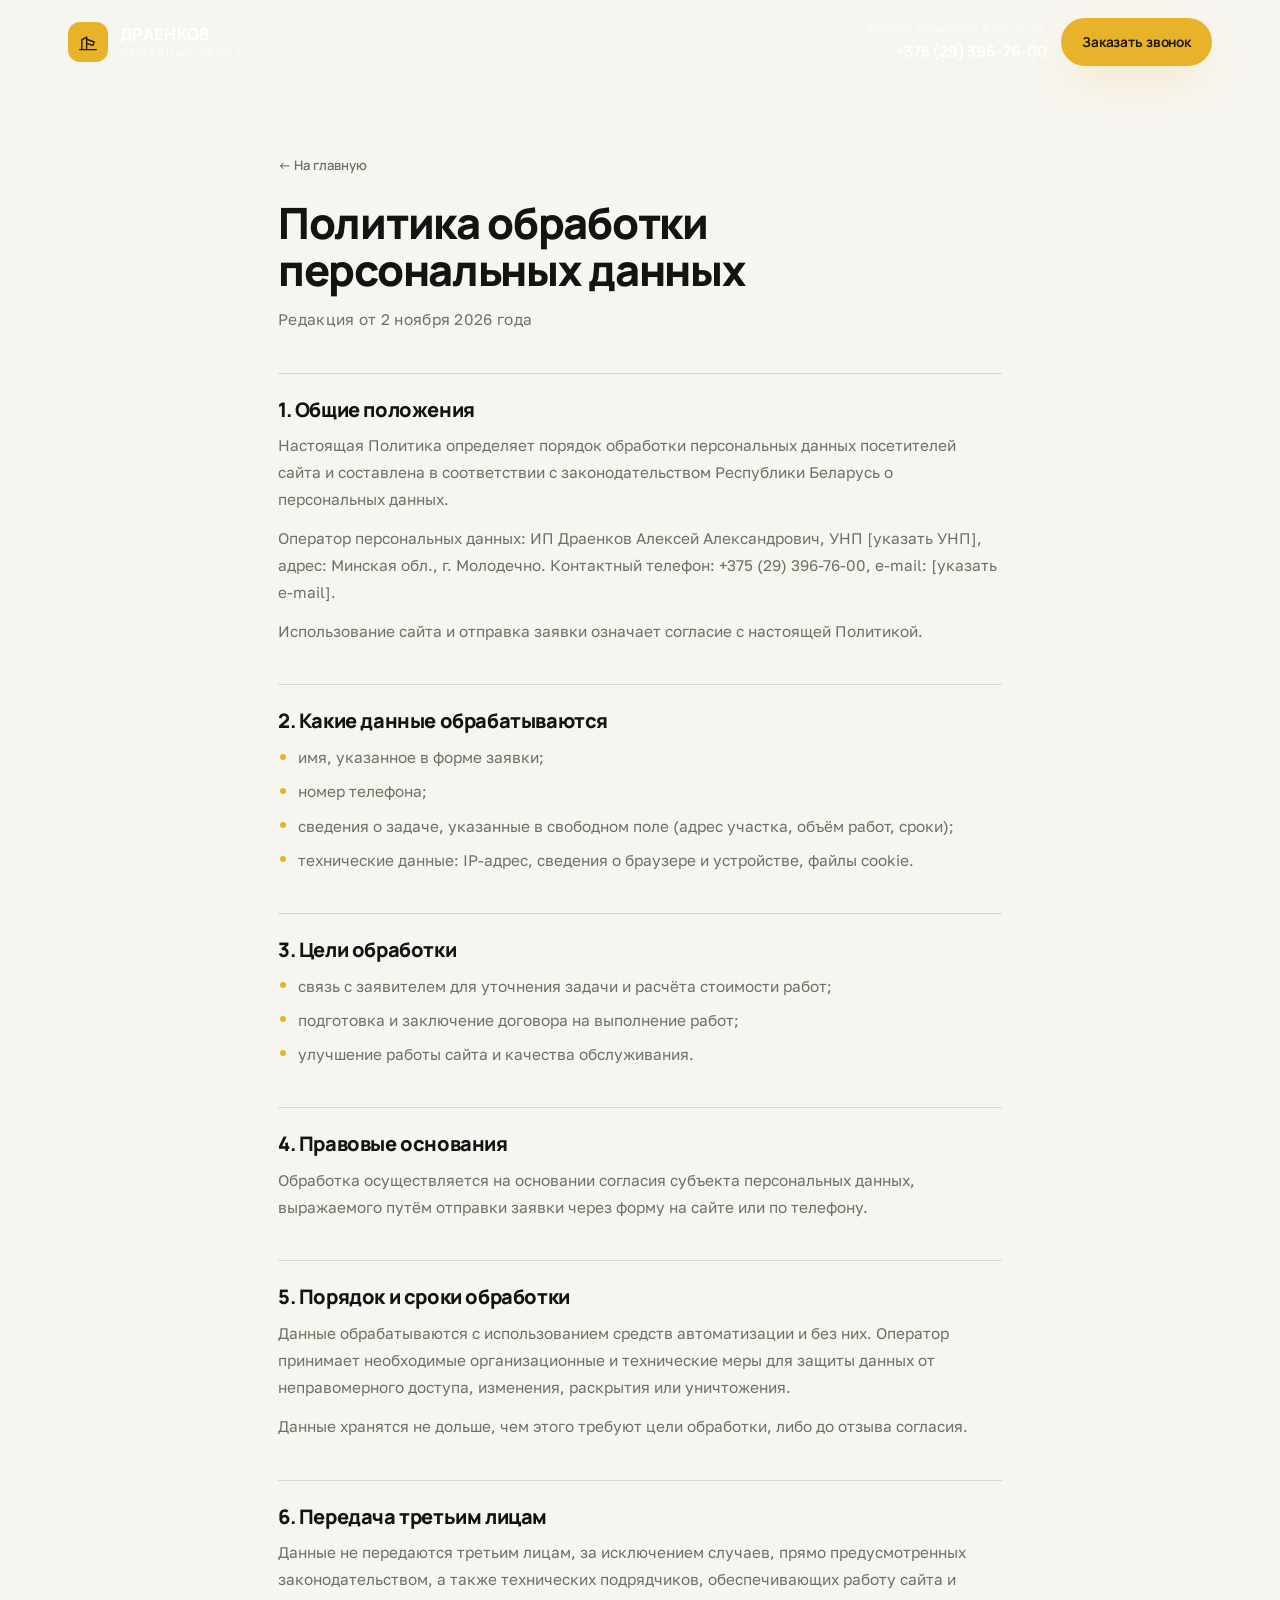
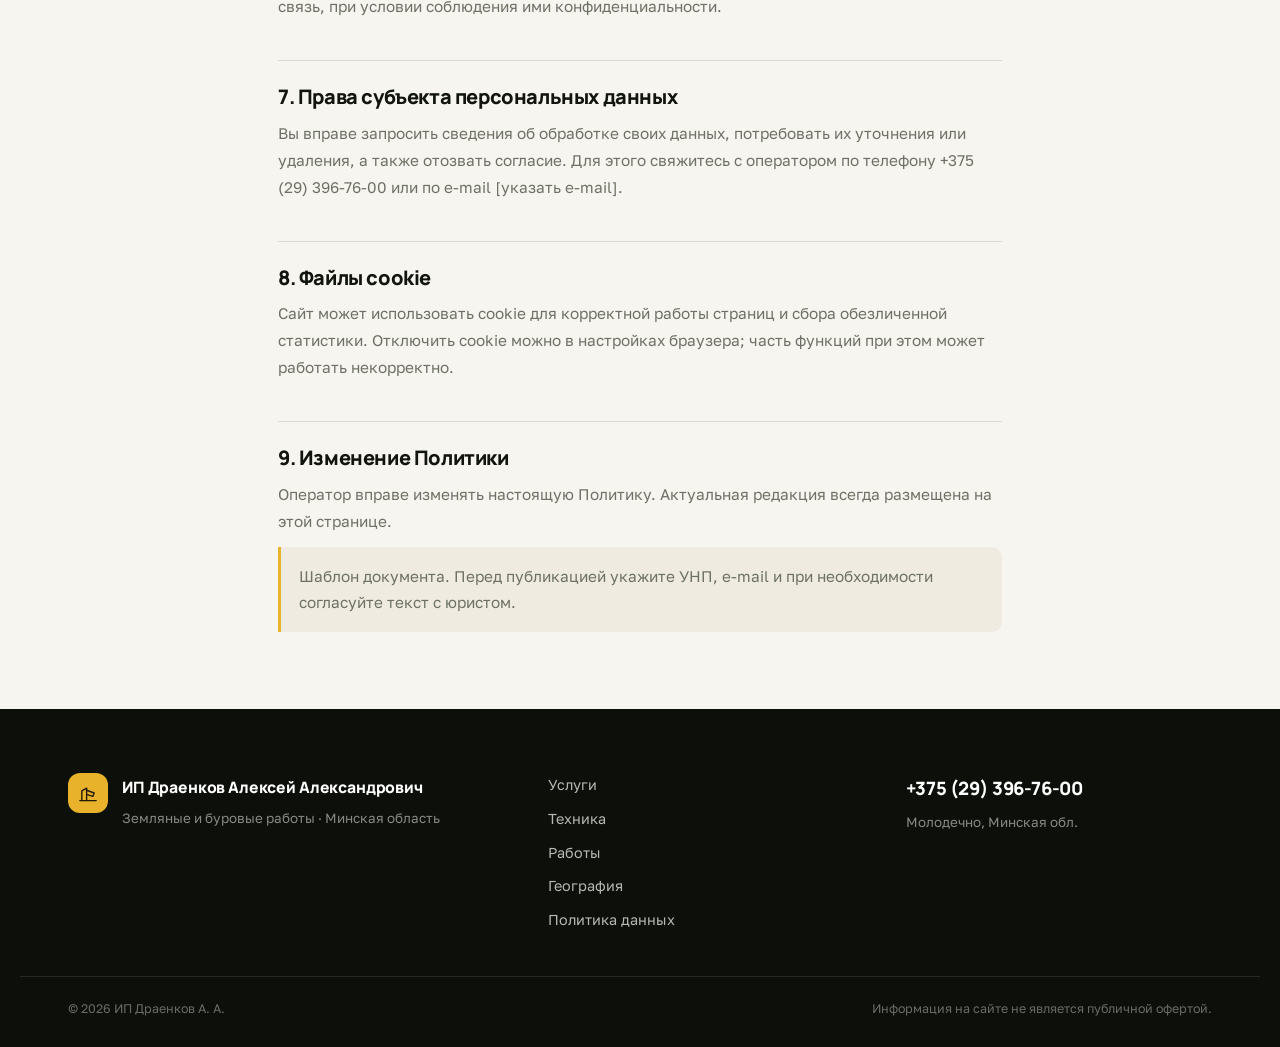
==== commit 438727ee: "Revert "Анти-слоп проход: убрать сгенерированный вид по чек-листам hallmark, unslop, anti-slop" This" ====
--- a/politika.html
+++ b/politika.html
@@ -3,7 +3,7 @@
 <head>
 <meta charset="utf-8">
 <meta name="viewport" content="width=device-width, initial-scale=1">
-<title>Политика обработки персональных данных: ИП Драенков</title>
+<title>Политика обработки персональных данных — ИП Драенков</title>
 <meta name="description" content="Политика обработки персональных данных сайта ИП Драенков Алексей Александрович: земляные работы, мини-экскаватор и гидробур, Минская область.">
 <meta name="robots" content="noindex, follow">
 <meta name="theme-color" content="#141712">
@@ -18,7 +18,7 @@
 
 <header class="header is-scrolled" id="header">
   <div class="wrap header__inner">
-    <a class="brand" href="index.html" aria-label="Драенков, земляные работы, на главную">
+    <a class="brand" href="index.html" aria-label="Драенков — земляные работы, на главную">
       <span class="brand__mark" aria-hidden="true">
         <svg viewBox="0 0 32 32" fill="none" stroke="currentColor" stroke-width="2" stroke-linecap="round" stroke-linejoin="round">
           <path d="M4 27h24"/><path d="M7 27V13l7-4v18"/><path d="M14 12l11 4-2 5-9-3"/>
@@ -31,10 +31,10 @@
     </a>
     <div class="header__actions">
       <a class="header__phone" href="tel:+375293967600">
-        <span class="header__phone-label">Ежедневно с 8:00 до 20:00</span>
+        <span class="header__phone-label">Звоните ежедневно 8:00–20:00</span>
         <span class="header__phone-number">+375 (29) 396-76-00</span>
       </a>
-      <a class="btn btn--ink btn--sm" href="index.html#zayavka">Заказать звонок</a>
+      <a class="btn btn--accent btn--sm" href="index.html#zayavka">Заказать звонок</a>
       <a class="header__call" href="tel:+375293967600" aria-label="Позвонить">
         <svg viewBox="0 0 24 24" fill="none" stroke="currentColor" stroke-width="1.8" stroke-linecap="round" stroke-linejoin="round" aria-hidden="true"><path d="M22 16.9v3a2 2 0 0 1-2.2 2 19.8 19.8 0 0 1-8.6-3.1 19.5 19.5 0 0 1-6-6A19.8 19.8 0 0 1 2.1 4.2 2 2 0 0 1 4.1 2h3a2 2 0 0 1 2 1.7c.1 1 .4 1.9.7 2.8a2 2 0 0 1-.5 2.1L8.1 9.9a16 16 0 0 0 6 6l1.3-1.3a2 2 0 0 1 2.1-.5c.9.3 1.8.6 2.8.7a2 2 0 0 1 1.7 2Z"/></svg>
       </a>
@@ -44,7 +44,7 @@
 
 <main class="legal">
   <div class="wrap legal__inner">
-    <a class="legal__back" href="index.html">На главную</a>
+    <a class="legal__back" href="index.html">← На главную</a>
     <h1>Политика обработки персональных данных</h1>
     <p class="legal__date">Редакция от 2 ноября 2026 года</p>
 
@@ -72,7 +72,7 @@
     <p>Обработка осуществляется на основании согласия субъекта персональных данных, выражаемого путём отправки заявки через форму на сайте или по телефону.</p>
 
     <h2>5. Порядок и сроки обработки</h2>
-    <p>Данные обрабатываются с использованием средств автоматизации и без них. Оператор принимает организационные и технические меры для защиты данных от неправомерного доступа, изменения, раскрытия или уничтожения.</p>
+    <p>Данные обрабатываются с использованием средств автоматизации и без них. Оператор принимает необходимые организационные и технические меры для защиты данных от неправомерного доступа, изменения, раскрытия или уничтожения.</p>
     <p>Данные хранятся не дольше, чем этого требуют цели обработки, либо до отзыва согласия.</p>
 
     <h2>6. Передача третьим лицам</h2>
--- a/assets/css/style.css
+++ b/assets/css/style.css
@@ -1,291 +1,858 @@
-/* Hallmark · pre-emit critique: P4 H4 E5 S5 R4 V4 · weakest: P, the page argues for a specific machine (bucket widths, 2.4 m depth) rather than generic "качественные услуги" */
-/* Anti-slop pass applied against Nutlope/hallmark (floor + gates), heydamir/unslop (signs), miqdadbadjuber/anti-slop. */
-
 /* =========================================================
-   1. Tokens: every colour and font is declared here and nowhere else
+   Драенков — земляные работы
+   Studio-level landing · 2026
    ========================================================= */
+
+/* ---------- 1. Tokens ---------- */
 :root{
-  /* surfaces, tinted toward the ochre hue */
-  --c-paper:#F3EFE4;
-  --c-paper-2:#E7E1D1;
-  --c-surface:#FBF8F0;
-  --c-ink:#191B15;
-  --c-ink-2:#23261D;
-  --c-ink-3:#2E3228;
-  --c-line:#D6D0BE;
-  --c-line-strong:#BFB9A6;
-  --c-line-dark:#3B4034;
-  --c-line-dark-strong:#4E5445;
-  --c-on-dark:#F1EEE3;
-  --c-on-dark-muted:#ADB1A1;
-  --c-muted:#5F6255;
-  --c-accent:#D8A32A;
-  --c-accent-soft:#EBD8A6;
-  --c-accent-ink:#221A03;
-  --c-danger:#B0503F;
-  --c-danger-soft:#F2DCD6;
-  --c-overlay-ink:#141710;
-  --c-shadow:rgba(25,27,21,.14);
-  --c-shadow-strong:rgba(12,14,9,.42);
-
-  /* type */
-  --font-display:"Manrope","Golos Text",system-ui,sans-serif;
-  --font-body:"Golos Text","Manrope",system-ui,sans-serif;
-
-  /* spacing scale, 4px steps */
-  --s-1:4px; --s-2:8px; --s-3:12px; --s-4:16px; --s-5:20px;
-  --s-6:24px; --s-7:28px; --s-8:32px; --s-10:40px; --s-12:48px;
-  --s-14:56px; --s-16:64px; --s-20:80px; --s-24:96px; --s-30:120px;
-
-  /* geometry */
-  --r-s:4px;
-  --r-m:8px;
-  --r-l:12px;
+  --paper:#F7F5EF;
+  --paper-2:#EFEBE0;
+  --ink:#12150F;
+  --ink-2:#191D16;
+  --ink-3:#20251E;
+  --line:rgba(18,21,15,.13);
+  --line-dark:rgba(255,255,255,.12);
+  --muted:#6E7266;
+  --muted-dark:rgba(255,255,255,.62);
+  --accent:#E9B22B;
+  --accent-2:#F5CB5F;
+  --accent-ink:#231B04;
+
+  --font-display:"Manrope","Golos Text",system-ui,-apple-system,"Segoe UI",sans-serif;
+  --font-body:"Golos Text","Manrope",system-ui,-apple-system,"Segoe UI",sans-serif;
+
   --wrap:1240px;
-  --col-gap:var(--s-8);
-  --pad:var(--s-6);
-  --hair:1px;
+  --pad:clamp(20px,4vw,48px);
+  --r-s:10px;
+  --r-m:16px;
+  --r-l:24px;
+  --r-xl:32px;
+
+  --shadow-1:0 1px 2px rgba(18,21,15,.04),0 12px 32px -18px rgba(18,21,15,.25);
+  --shadow-2:0 24px 60px -28px rgba(18,21,15,.35);
+  --shadow-accent:0 18px 40px -18px rgba(233,178,43,.55);
 
   --ease:cubic-bezier(.22,.61,.36,1);
-}
-
-/* =========================================================
-   2. Reset
-   ========================================================= */
+  --dur:.55s;
+}
+
+/* ---------- 2. Reset ---------- */
 *,*::before,*::after{box-sizing:border-box}
-html{
-  -webkit-text-size-adjust:100%;
-  scroll-behavior:smooth;
-  overflow-x:clip;
-}
+html{-webkit-text-size-adjust:100%;scroll-behavior:smooth}
 body{
   margin:0;
-  background:var(--c-paper);
-  color:var(--c-ink);
+  background:var(--paper);
+  color:var(--ink);
   font-family:var(--font-body);
-  font-size:clamp(16px,.4vw + 14px,17px);
-  line-height:1.62;
+  font-size:clamp(15.5px,.55vw + 14px,17px);
+  line-height:1.65;
   -webkit-font-smoothing:antialiased;
-  overflow-x:clip;
+  text-rendering:optimizeLegibility;
+  overflow-x:hidden;
 }
 img,svg{display:block;max-width:100%}
 img{height:auto}
 h1,h2,h3,h4{
   font-family:var(--font-display);
-  font-weight:600;
-  line-height:1.08;
-  letter-spacing:-.02em;
+  font-weight:800;
+  line-height:1.04;
+  letter-spacing:-.03em;
   margin:0;
   text-wrap:balance;
-  overflow-wrap:break-word;
-  min-width:0;
 }
 p{margin:0}
 a{color:inherit;text-decoration:none}
-ul,ol,dl,dd{margin:0;padding:0;list-style:none}
+ul,ol{margin:0;padding:0;list-style:none}
 button{font:inherit;color:inherit;background:none;border:0;cursor:pointer}
 input,select,textarea{font:inherit;color:inherit}
-:focus-visible{outline:2px solid var(--c-accent);outline-offset:2px;border-radius:var(--r-s)}
-::selection{background:var(--c-accent-soft);color:var(--c-accent-ink)}
-.visually-hidden{
-  position:absolute;width:1px;height:1px;padding:0;margin:-1px;
-  overflow:hidden;clip-path:inset(50%);white-space:nowrap;
-}
+:focus-visible{outline:2px solid var(--accent);outline-offset:3px;border-radius:6px}
+::selection{background:var(--accent);color:var(--accent-ink)}
+
 .skip-link{
-  position:fixed;top:-100px;left:var(--s-4);z-index:200;
-  background:var(--c-ink);color:var(--c-surface);
-  padding:var(--s-3) var(--s-4);border-radius:var(--r-s);
+  position:fixed;top:-100px;left:16px;z-index:200;
+  background:var(--ink);color:#fff;padding:12px 18px;border-radius:var(--r-s);
   transition:top .2s var(--ease);
 }
-.skip-link:focus{top:var(--s-4)}
-
-/* =========================================================
-   3. Layout primitives
-   ========================================================= */
+.skip-link:focus{top:16px}
+
+/* ---------- 3. Layout helpers ---------- */
 .wrap{width:100%;max-width:var(--wrap);margin-inline:auto;padding-inline:var(--pad)}
-.section{padding-block:var(--s-20);position:relative}
-.section--dark{background:var(--c-ink);color:var(--c-on-dark)}
-.section--dark ::selection{background:var(--c-accent);color:var(--c-accent-ink)}
-
-.section__head{max-width:720px;margin-bottom:var(--s-12)}
-.section__head h2{font-size:clamp(26px,3vw,38px)}
+.section{padding-block:clamp(64px,8vw,120px);position:relative}
+.section--dark{background:var(--ink);color:#fff}
+.section--dark ::selection{background:var(--accent);color:var(--accent-ink)}
+
+.section__head{max-width:840px;margin-bottom:clamp(36px,4.5vw,64px)}
+.section__head--left{margin-bottom:clamp(28px,3vw,40px)}
+.section__head h2{
+  font-size:clamp(1.95rem,3.9vw,3.15rem);
+  margin-top:14px;
+}
 .section__intro{
-  margin-top:var(--s-5);
-  max-width:62ch;
-  color:var(--c-muted);
-}
-.section--dark .section__intro{color:var(--c-on-dark-muted)}
-.section h2{font-size:clamp(26px,3vw,38px)}
-.section__intro + .section__intro{margin-top:var(--s-3)}
-.section__intro + .btn{margin-top:var(--s-8)}
-
-.link-quiet{
-  font-size:15px;
-  color:var(--c-ink);
-  border-bottom:var(--hair) solid var(--c-line-strong);
-  padding-bottom:2px;
-  transition:border-color .2s var(--ease),color .2s var(--ease);
-}
-.link-quiet:hover{border-color:var(--c-ink)}
-.section--dark .link-quiet{color:var(--c-on-dark);border-color:var(--c-line-dark-strong)}
-.section--dark .link-quiet:hover{border-color:var(--c-on-dark)}
-
-/* =========================================================
-   4. Buttons
-   ========================================================= */
+  margin-top:22px;
+  max-width:60ch;
+  color:var(--muted);
+  font-size:clamp(15px,.35vw + 14px,17.5px);
+  line-height:1.7;
+}
+.section--dark .section__intro{color:var(--muted-dark)}
+
+.label{
+  display:inline-flex;align-items:center;gap:12px;
+  font-family:var(--font-display);
+  font-size:.75rem;font-weight:700;letter-spacing:.16em;text-transform:uppercase;
+  color:var(--muted);
+}
+.label span{
+  font-size:.72rem;
+  color:var(--muted);
+  padding:3px 9px;
+  border:1px solid var(--line);
+  border-radius:100px;
+  letter-spacing:.06em;
+}
+.section--dark .label,
+.section--dark .label span{color:rgba(255,255,255,.5)}
+.section--dark .label span{border-color:var(--line-dark)}
+
+.eyebrow{
+  display:inline-flex;align-items:center;gap:10px;
+  font-family:var(--font-display);
+  font-size:.78rem;font-weight:600;letter-spacing:.13em;text-transform:uppercase;
+  color:rgba(255,255,255,.72);
+  border:1px solid rgba(255,255,255,.18);
+  border-radius:100px;
+  padding:8px 16px;
+  backdrop-filter:blur(6px);
+}
+.eyebrow .dot{width:6px;height:6px;border-radius:50%;background:var(--accent);box-shadow:0 0 0 4px rgba(233,178,43,.18)}
+.hl{color:var(--accent)}
+
+/* ---------- 4. Buttons ---------- */
 .btn{
-  display:inline-flex;align-items:center;justify-content:center;gap:var(--s-2);
-  font-family:var(--font-display);
-  font-weight:600;font-size:15px;letter-spacing:0;
-  padding:var(--s-4) var(--s-6);
-  border-radius:var(--r-m);
-  background:var(--c-ink);
-  color:var(--c-surface);
-  border:var(--hair) solid var(--c-ink);
-  transition:background-color .2s var(--ease),color .2s var(--ease),border-color .2s var(--ease);
-  text-align:center;
-}
-.btn:hover{background:var(--c-ink-3);border-color:var(--c-ink-3)}
-.btn:active{background:var(--c-ink)}
+  --btn-bg:var(--ink);
+  --btn-fg:#fff;
+  display:inline-flex;align-items:center;justify-content:center;gap:10px;
+  font-family:var(--font-display);
+  font-weight:700;font-size:.94rem;letter-spacing:-.01em;
+  padding:16px 26px;
+  border-radius:100px;
+  background:var(--btn-bg);
+  color:var(--btn-fg);
+  border:1px solid transparent;
+  transition:transform .3s var(--ease),box-shadow .3s var(--ease),background .3s var(--ease),color .3s var(--ease),border-color .3s var(--ease);
+  white-space:nowrap;
+  will-change:transform;
+}
 .btn svg{width:18px;height:18px;flex:none}
-.btn:disabled{
-  background:var(--c-line);
-  border-color:var(--c-line);
-  color:var(--c-ink);
-  cursor:not-allowed;
-}
+.btn:hover{transform:translateY(-2px)}
+.btn:active{transform:translateY(0)}
+
+.btn--accent{
+  --btn-bg:var(--accent);
+  --btn-fg:var(--accent-ink);
+  box-shadow:var(--shadow-accent);
+}
+.btn--accent:hover{--btn-bg:var(--accent-2);box-shadow:0 22px 44px -18px rgba(233,178,43,.7)}
+
+.btn--dark{--btn-bg:var(--ink);--btn-fg:#fff;box-shadow:var(--shadow-1)}
+.btn--dark:hover{--btn-bg:#000}
 
 .btn--ghost{
-  background:transparent;
-  color:var(--c-on-dark);
-  border-color:var(--c-line-dark-strong);
-}
-.btn--ghost:hover{background:var(--c-ink-3);border-color:var(--c-ink-3)}
-.btn--ghost:disabled{background:transparent;color:var(--c-on-dark-muted);border-color:var(--c-line-dark)}
-
-.btn--ink{background:var(--c-ink);border-color:var(--c-ink);color:var(--c-surface)}
-.btn--ink:hover{background:var(--c-ink-3);border-color:var(--c-ink-3)}
-
-.btn--sm{padding:var(--s-3) var(--s-4);font-size:14px}
+  --btn-bg:transparent;--btn-fg:currentColor;
+  border-color:rgba(255,255,255,.28);
+  backdrop-filter:blur(6px);
+}
+.btn--ghost:hover{border-color:#fff;background:rgba(255,255,255,.07)}
+
+.btn--sm{padding:12px 20px;font-size:.85rem}
+.btn--lg{padding:20px 34px;font-size:1.05rem}
 .btn--block{width:100%}
 
-/* =========================================================
-   5. Header
-   ========================================================= */
+/* ---------- 5. Header ---------- */
 .header{
   position:fixed;inset:0 0 auto 0;z-index:100;
-  padding-block:var(--s-4);
-  background:transparent;
-  border-bottom:var(--hair) solid transparent;
-  transition:background-color .25s var(--ease),border-color .25s var(--ease);
+  padding-block:18px;
+  transition:background .4s var(--ease),padding .4s var(--ease),box-shadow .4s var(--ease),border-color .4s var(--ease);
+  border-bottom:1px solid transparent;
 }
 .header.is-scrolled{
-  background:var(--c-surface);
-  border-bottom-color:var(--c-line);
-}
-.header__inner{display:flex;align-items:center;gap:var(--s-8)}
-
-.brand{display:flex;align-items:center;gap:var(--s-3);color:var(--c-on-dark);flex:none;transition:color .25s var(--ease)}
-.header.is-scrolled .brand{color:var(--c-ink)}
+  background:rgba(247,245,239,.86);
+  backdrop-filter:blur(16px) saturate(140%);
+  border-bottom-color:var(--line);
+  padding-block:10px;
+  box-shadow:0 10px 30px -24px rgba(18,21,15,.6);
+}
+.header__inner{display:flex;align-items:center;gap:clamp(16px,2.4vw,40px)}
+
+.brand{display:flex;align-items:center;gap:12px;color:#fff;flex:none;transition:color .4s var(--ease)}
+.header.is-scrolled .brand{color:var(--ink)}
 .brand__mark{
   width:40px;height:40px;display:grid;place-items:center;
-  border-radius:var(--r-m);
-  background:var(--c-accent);
-  color:var(--c-accent-ink);
+  border-radius:12px;
+  background:var(--accent);
+  color:var(--accent-ink);
   flex:none;
-}
-.brand__mark svg{width:22px;height:22px;max-height:22px}
+  transition:transform .4s var(--ease);
+}
+.brand:hover .brand__mark{transform:rotate(-6deg)}
+.brand__mark svg{width:22px;height:22px}
 .brand__text{display:flex;flex-direction:column;line-height:1}
 .brand__text strong{
-  font-family:var(--font-display);font-weight:700;
-  font-size:17px;letter-spacing:-.01em;
+  font-family:var(--font-display);font-weight:800;
+  font-size:1.02rem;letter-spacing:.02em;
 }
 .brand__text span{
-  font-size:13px;
-  margin-top:var(--s-1);
-  color:inherit;
-  opacity:.72;
-}
-
-.nav{display:flex;align-items:center;gap:var(--s-6);margin-left:auto}
+  font-size:.64rem;letter-spacing:.19em;text-transform:uppercase;
+  margin-top:6px;opacity:.62;
+}
+
+.nav{display:flex;align-items:center;gap:clamp(14px,2vw,30px);margin-left:auto}
 .nav a{
-  font-family:var(--font-body);
-  font-size:15px;font-weight:500;
-  color:var(--c-on-dark-muted);
-  padding-block:var(--s-1);
-  border-bottom:var(--hair) solid transparent;
-  transition:color .2s var(--ease),border-color .2s var(--ease);
-}
-.header.is-scrolled .nav a{color:var(--c-muted)}
-.nav a:hover{color:var(--c-on-dark);border-bottom-color:var(--c-accent)}
-.header.is-scrolled .nav a:hover{color:var(--c-ink)}
-.nav a.is-active{color:var(--c-on-dark);border-bottom-color:var(--c-accent)}
-.header.is-scrolled .nav a.is-active{color:var(--c-ink)}
-
-.header__actions{display:flex;align-items:center;gap:var(--s-4);margin-left:auto}
+  font-family:var(--font-display);
+  font-size:.88rem;font-weight:600;
+  color:rgba(255,255,255,.78);
+  position:relative;padding-block:6px;
+  transition:color .3s var(--ease);
+}
+.header.is-scrolled .nav a{color:var(--muted)}
+.nav a::after{
+  content:"";position:absolute;left:0;bottom:0;height:1.5px;width:0;
+  background:var(--accent);transition:width .35s var(--ease);
+}
+.nav a:hover{color:#fff}
+.header.is-scrolled .nav a:hover{color:var(--ink)}
+.nav a:hover::after,.nav a.is-active::after{width:100%}
+.nav a.is-active{color:#fff}
+.header.is-scrolled .nav a.is-active{color:var(--ink)}
+
+.header__actions{display:flex;align-items:center;gap:14px;margin-left:auto}
 .nav + .header__actions{margin-left:0}
-.header__phone{display:flex;flex-direction:column;gap:2px;text-align:right;color:var(--c-on-dark);transition:color .25s var(--ease)}
-.header.is-scrolled .header__phone{color:var(--c-ink)}
-.header__phone-label{font-size:13px;color:inherit;opacity:.7}
+.header__phone{display:flex;flex-direction:column;gap:2px;text-align:right;color:#fff;transition:color .4s var(--ease)}
+.header.is-scrolled .header__phone{color:var(--ink)}
+.header__phone-label{font-size:.66rem;letter-spacing:.06em;opacity:.55}
 .header__phone-number{
-  font-family:var(--font-display);font-weight:600;font-size:16px;
+  font-family:var(--font-display);font-weight:700;font-size:.98rem;
   letter-spacing:-.01em;white-space:nowrap;
-  font-variant-numeric:tabular-nums;
-}
-
-.header__call{
-  display:none;
-  width:44px;height:44px;place-items:center;
-  border-radius:var(--r-m);
-  border:var(--hair) solid var(--c-line-dark-strong);
-  color:var(--c-on-dark);
-  transition:background-color .2s var(--ease),border-color .2s var(--ease),color .2s var(--ease);
-}
-.header.is-scrolled .header__call{border-color:var(--c-line-strong);color:var(--c-ink)}
-.header__call svg{width:18px;height:18px;max-height:18px}
-.header__call:hover{background:var(--c-accent);border-color:var(--c-accent);color:var(--c-accent-ink)}
-
-.burger{
-  display:none;width:44px;height:44px;border-radius:var(--r-m);
-  border:var(--hair) solid var(--c-line-dark-strong);
-  position:relative;color:var(--c-on-dark);
-}
-.header.is-scrolled .burger{border-color:var(--c-line-strong);color:var(--c-ink)}
+}
+
+.burger{display:none;width:44px;height:44px;border-radius:12px;border:1px solid rgba(255,255,255,.22);position:relative}
+.header.is-scrolled .burger{border-color:var(--line)}
 .burger span{
-  position:absolute;left:12px;width:20px;height:2px;background:currentColor;
-  transition:transform .25s var(--ease);
-}
+  position:absolute;left:12px;width:20px;height:1.8px;background:currentColor;color:#fff;
+  transition:transform .3s var(--ease),opacity .3s var(--ease);
+}
+.header.is-scrolled .burger span{background:var(--ink)}
 .burger span:nth-child(1){top:18px}
 .burger span:nth-child(2){top:24px}
 .burger[aria-expanded="true"] span:nth-child(1){transform:translateY(3px) rotate(45deg)}
 .burger[aria-expanded="true"] span:nth-child(2){transform:translateY(-3px) rotate(-45deg)}
 
-/* =========================================================
-   6. Mobile menu
-   ========================================================= */
+/* ---------- 6. Hero ---------- */
+.hero{
+  position:relative;
+  background:var(--ink);
+  color:#fff;
+  padding-top:clamp(120px,13vw,168px);
+  padding-bottom:clamp(56px,7vw,92px);
+  overflow:hidden;
+  isolation:isolate;
+}
+.hero::before{
+  content:"";position:absolute;inset:0;z-index:-2;
+  background:
+    radial-gradient(80% 60% at 88% 8%,rgba(233,178,43,.16),transparent 62%),
+    radial-gradient(60% 50% at 6% 92%,rgba(120,150,110,.14),transparent 65%),
+    linear-gradient(180deg,#14180F 0%,#101308 100%);
+}
+.hero::after{
+  content:"";position:absolute;inset:0;z-index:-1;pointer-events:none;
+  opacity:.035;
+  background-image:url("data:image/svg+xml,%3Csvg xmlns='http://www.w3.org/2000/svg' width='140' height='140'%3E%3Cfilter id='n'%3E%3CfeTurbulence type='fractalNoise' baseFrequency='.85' numOctaves='3'/%3E%3C/filter%3E%3Crect width='140' height='140' filter='url(%23n)'/%3E%3C/svg%3E");
+}
+.hero__glow{
+  position:absolute;z-index:-1;
+  width:min(720px,90vw);aspect-ratio:1;border-radius:50%;
+  right:-14%;top:-22%;
+  background:radial-gradient(circle,rgba(233,178,43,.2),transparent 66%);
+  filter:blur(20px);
+  pointer-events:none;
+}
+.hero__inner{
+  display:grid;
+  grid-template-columns:minmax(0,1.02fr) minmax(0,.86fr);
+  gap:clamp(28px,4vw,72px);
+  align-items:center;
+}
+.hero h1{
+  font-size:clamp(2.35rem,5.4vw,4.3rem);
+  letter-spacing:-.045em;
+  line-height:.99;
+  margin-top:26px;
+}
+.lead{
+  margin-top:26px;
+  max-width:46ch;
+  font-size:clamp(16px,.5vw + 14.5px,18.5px);
+  line-height:1.62;
+  color:rgba(255,255,255,.76);
+}
+.hero__cta{display:flex;flex-wrap:wrap;gap:14px;margin-top:34px}
+
+.hero__facts{
+  display:flex;flex-wrap:wrap;gap:clamp(22px,3vw,54px);
+  margin-top:clamp(38px,4.5vw,56px);
+  padding-top:26px;
+  border-top:1px solid rgba(255,255,255,.13);
+}
+.hero__facts li{display:flex;flex-direction:column;gap:4px}
+.hero__facts strong{
+  font-family:var(--font-display);font-weight:800;
+  font-size:clamp(1.4rem,2.1vw,1.85rem);
+  letter-spacing:-.03em;
+  color:#fff;
+  font-variant-numeric:tabular-nums;
+}
+.hero__facts span{font-size:.8rem;color:rgba(255,255,255,.55);letter-spacing:.02em}
+
+.hero__media{position:relative}
+.hero__shot{
+  position:relative;
+  margin:0;
+  border-radius:var(--r-xl);
+  overflow:hidden;
+  box-shadow:0 40px 90px -40px rgba(0,0,0,.85);
+  aspect-ratio:1/1.06;
+  border:1px solid rgba(255,255,255,.1);
+}
+.hero__shot::after{
+  content:"";position:absolute;inset:0;
+  background:linear-gradient(180deg,rgba(18,21,15,0) 45%,rgba(18,21,15,.55) 100%);
+}
+.hero__shot img{width:100%;height:100%;object-fit:cover;transform:scale(1.02)}
+.hero__badge{
+  position:absolute;
+  left:-18px;bottom:26px;
+  background:rgba(247,245,239,.96);
+  color:var(--ink);
+  border-radius:var(--r-m);
+  padding:16px 20px;
+  box-shadow:var(--shadow-2);
+  backdrop-filter:blur(10px);
+  animation:float 7s var(--ease) infinite;
+}
+.hero__badge-label{
+  display:inline-block;
+  font-family:var(--font-display);
+  font-size:.64rem;font-weight:700;letter-spacing:.18em;text-transform:uppercase;
+  color:var(--accent-ink);
+  background:var(--accent);
+  padding:3px 9px;border-radius:100px;
+  margin-bottom:9px;
+}
+.hero__badge p{
+  font-family:var(--font-display);font-weight:700;
+  font-size:.86rem;line-height:1.45;letter-spacing:-.01em;
+}
+@keyframes float{
+  0%,100%{transform:translateY(0)}
+  50%{transform:translateY(-9px)}
+}
+
+/* ---------- 7. Marquee strip ---------- */
+.strip{
+  background:var(--accent);
+  color:var(--accent-ink);
+  padding-block:15px;
+  overflow:hidden;
+  border-block:1px solid rgba(0,0,0,.12);
+}
+.strip__track{
+  display:flex;align-items:center;gap:34px;
+  width:max-content;
+  animation:marquee 42s linear infinite;
+  font-family:var(--font-display);
+  font-size:.82rem;font-weight:700;letter-spacing:.13em;text-transform:uppercase;
+  white-space:nowrap;
+}
+.strip__track span[aria-hidden]{opacity:.45;font-size:.55rem}
+.strip:hover .strip__track{animation-play-state:paused}
+@keyframes marquee{
+  from{transform:translateX(0)}
+  to{transform:translateX(-50%)}
+}
+
+/* ---------- 8. Services ---------- */
+.services{background:var(--paper)}
+.cards{
+  display:grid;
+  grid-template-columns:repeat(3,minmax(0,1fr));
+  gap:clamp(14px,1.4vw,20px);
+}
+.card{
+  position:relative;
+  background:#fff;
+  border:1px solid var(--line);
+  border-radius:var(--r-l);
+  padding:clamp(24px,2.2vw,34px);
+  display:flex;flex-direction:column;
+  overflow:hidden;
+  transition:transform .4s var(--ease),box-shadow .4s var(--ease),border-color .4s var(--ease);
+}
+.card::before{
+  content:"";position:absolute;inset:0 0 auto 0;height:3px;
+  background:linear-gradient(90deg,var(--accent),rgba(233,178,43,0));
+  transform:scaleX(0);transform-origin:left;
+  transition:transform .5s var(--ease);
+}
+.card:hover{transform:translateY(-5px);box-shadow:var(--shadow-2);border-color:transparent}
+.card:hover::before{transform:scaleX(1)}
+.card__icon{
+  width:48px;height:48px;border-radius:14px;display:grid;place-items:center;
+  background:var(--paper-2);color:var(--ink);
+  margin-bottom:22px;
+  transition:background .4s var(--ease),color .4s var(--ease),transform .4s var(--ease);
+}
+.card__icon svg{width:23px;height:23px}
+.card:hover .card__icon{background:var(--accent);transform:rotate(-4deg)}
+.card h3{font-size:1.16rem;letter-spacing:-.02em;line-height:1.25}
+.card p{margin-top:12px;color:var(--muted);font-size:.94rem;line-height:1.62;flex:1}
+.card__tags{display:flex;flex-wrap:wrap;gap:7px;margin-top:20px}
+.card__tags li{
+  font-family:var(--font-display);
+  font-size:.7rem;font-weight:600;letter-spacing:.03em;
+  color:var(--ink);
+  background:var(--paper-2);
+  border-radius:100px;
+  padding:5px 11px;
+}
+
+/* ---------- 9. Equipment ---------- */
+.equipment__inner{
+  display:grid;
+  grid-template-columns:minmax(0,.92fr) minmax(0,1.08fr);
+  gap:clamp(28px,4.5vw,72px);
+  align-items:center;
+}
+.equipment__media{position:relative;margin:0}
+.equipment__media img{
+  width:100%;border-radius:var(--r-xl);
+  box-shadow:0 40px 80px -40px rgba(0,0,0,.9);
+}
+.equipment__note{
+  position:absolute;right:-14px;top:24px;
+  background:var(--accent);color:var(--accent-ink);
+  border-radius:var(--r-m);
+  padding:14px 18px;
+  display:flex;flex-direction:column;
+  box-shadow:0 20px 40px -20px rgba(0,0,0,.7);
+}
+.equipment__note strong{
+  font-family:var(--font-display);font-weight:800;font-size:1.5rem;letter-spacing:-.03em;line-height:1;
+}
+.equipment__note span{font-size:.7rem;margin-top:5px;letter-spacing:.04em;opacity:.75}
+
+.spec{margin-block:clamp(26px,3vw,38px);border-top:1px solid var(--line-dark)}
+.spec__row{
+  display:grid;
+  grid-template-columns:minmax(120px,.7fr) minmax(0,1.3fr);
+  gap:16px;
+  padding-block:16px;
+  border-bottom:1px solid var(--line-dark);
+  align-items:baseline;
+}
+.spec__key{
+  font-family:var(--font-display);
+  font-size:.78rem;font-weight:700;letter-spacing:.13em;text-transform:uppercase;
+  color:rgba(255,255,255,.45);
+}
+.spec__val{
+  font-family:var(--font-display);
+  font-size:clamp(.98rem,1.2vw,1.12rem);font-weight:700;letter-spacing:-.015em;
+  color:#fff;
+}
+.spec__val em{
+  display:block;
+  font-style:normal;font-weight:500;font-size:.82rem;
+  color:var(--muted-dark);margin-top:4px;
+}
+
+/* ---------- 10. Process ---------- */
+.process{background:var(--paper-2)}
+.steps{
+  display:grid;
+  grid-template-columns:repeat(4,minmax(0,1fr));
+  gap:clamp(12px,1.6vw,22px);
+  counter-reset:step;
+}
+.step{
+  position:relative;
+  background:#fff;
+  border:1px solid rgba(18,21,15,.07);
+  border-radius:var(--r-l);
+  padding:clamp(22px,2.2vw,30px);
+  transition:transform .4s var(--ease),box-shadow .4s var(--ease);
+}
+.step:hover{transform:translateY(-4px);box-shadow:var(--shadow-1)}
+.step__num{
+  font-family:var(--font-display);font-weight:800;
+  font-size:.78rem;letter-spacing:.1em;
+  color:var(--accent-ink);
+  background:var(--accent);
+  padding:4px 10px;border-radius:100px;
+  display:inline-block;
+  font-variant-numeric:tabular-nums;
+}
+.step h3{margin-top:20px;font-size:1.05rem;letter-spacing:-.02em;line-height:1.28}
+.step p{margin-top:10px;font-size:.9rem;color:var(--muted);line-height:1.6}
+
+.process__cta{
+  margin-top:clamp(30px,3.5vw,48px);
+  display:flex;align-items:center;justify-content:space-between;gap:24px;flex-wrap:wrap;
+  background:var(--ink);
+  color:#fff;
+  border-radius:var(--r-l);
+  padding:clamp(24px,3vw,36px) clamp(24px,3.4vw,44px);
+}
+.process__cta p{
+  font-family:var(--font-display);font-weight:700;
+  font-size:clamp(1rem,1.5vw,1.22rem);letter-spacing:-.02em;line-height:1.35;
+  max-width:46ch;color:rgba(255,255,255,.9);
+}
+
+/* ---------- 11. Geography ---------- */
+.geo__inner{
+  display:grid;
+  grid-template-columns:minmax(0,1fr) minmax(0,1fr);
+  gap:clamp(30px,5vw,80px);
+  align-items:center;
+}
+.geo__hint{margin-top:26px;color:var(--muted-dark);font-size:.95rem;max-width:44ch}
+.geo .btn{margin-top:22px}
+.geo__list{
+  display:flex;flex-wrap:wrap;gap:10px;
+  align-content:center;
+}
+.geo__list li{
+  font-family:var(--font-display);
+  font-weight:600;font-size:.92rem;letter-spacing:-.01em;
+  color:rgba(255,255,255,.9);
+  border:1px solid rgba(255,255,255,.16);
+  border-radius:100px;
+  padding:12px 20px;
+  transition:background .3s var(--ease),color .3s var(--ease),border-color .3s var(--ease),transform .3s var(--ease);
+}
+.geo__list li:hover{
+  background:var(--accent);color:var(--accent-ink);border-color:var(--accent);
+  transform:translateY(-2px);
+}
+
+/* ---------- 12. About ---------- */
+.about{background:var(--paper)}
+.about__inner{
+  display:grid;
+  grid-template-columns:minmax(0,.78fr) minmax(0,1.22fr);
+  gap:clamp(26px,4.5vw,72px);
+  align-items:center;
+}
+.about__media{position:relative;margin:0;border-radius:var(--r-xl);overflow:hidden;box-shadow:var(--shadow-2)}
+.about__media img{width:100%;object-fit:cover}
+.about__media::after{
+  content:"";position:absolute;inset:0;
+  background:linear-gradient(180deg,transparent 60%,rgba(18,21,15,.35));
+}
+.about__copy p{color:var(--muted);margin-top:14px;max-width:58ch;line-height:1.72}
+.about__copy p:first-of-type{margin-top:0}
+.about__list{
+  display:grid;grid-template-columns:1fr 1fr;gap:14px;
+  margin-top:clamp(24px,3vw,34px);
+}
+.about__list li{
+  background:#fff;border:1px solid var(--line);border-radius:var(--r-m);
+  padding:16px 18px;
+  display:flex;flex-direction:column;gap:3px;
+}
+.about__list strong{font-family:var(--font-display);font-size:.96rem;letter-spacing:-.015em}
+.about__list span{font-size:.82rem;color:var(--muted)}
+
+/* ---------- 13. CTA band ---------- */
+.band{
+  background:var(--accent);
+  color:var(--accent-ink);
+  padding-block:clamp(36px,4.5vw,56px);
+}
+.band__inner{
+  display:flex;align-items:center;justify-content:space-between;
+  gap:clamp(20px,3vw,40px);flex-wrap:wrap;
+}
+.band h2{font-size:clamp(1.5rem,2.6vw,2.15rem);letter-spacing:-.03em}
+.band p{margin-top:8px;font-size:.98rem;opacity:.78;max-width:48ch}
+.band .btn--accent{
+  --btn-bg:var(--ink);--btn-fg:#fff;
+  box-shadow:0 20px 44px -22px rgba(0,0,0,.75);
+}
+.band .btn--accent:hover{--btn-bg:#000}
+
+/* ---------- 14. FAQ ---------- */
+.faq{background:var(--paper)}
+.faq__inner{
+  display:grid;
+  grid-template-columns:minmax(0,.62fr) minmax(0,1.38fr);
+  gap:clamp(28px,4vw,64px);
+  align-items:start;
+}
+.faq__list{display:flex;flex-direction:column;gap:10px}
+.faq__item{
+  background:#fff;
+  border:1px solid var(--line);
+  border-radius:var(--r-m);
+  padding:0;
+  transition:border-color .3s var(--ease),box-shadow .3s var(--ease);
+}
+.faq__item[open]{border-color:rgba(233,178,43,.7);box-shadow:var(--shadow-1)}
+.faq__item summary{
+  cursor:pointer;list-style:none;
+  display:flex;align-items:center;justify-content:space-between;gap:20px;
+  padding:20px clamp(18px,2vw,26px);
+  font-family:var(--font-display);font-weight:700;
+  font-size:clamp(.98rem,1.2vw,1.08rem);letter-spacing:-.015em;
+  line-height:1.35;
+}
+.faq__item summary::-webkit-details-marker{display:none}
+.faq__item summary::after{
+  content:"";flex:none;
+  width:26px;height:26px;border-radius:50%;
+  background:var(--paper-2);
+  background-image:url("data:image/svg+xml,%3Csvg xmlns='http://www.w3.org/2000/svg' viewBox='0 0 24 24' fill='none' stroke='%2312150F' stroke-width='2.2' stroke-linecap='round'%3E%3Cpath d='M12 5v14M5 12h14'/%3E%3C/svg%3E");
+  background-size:14px 14px;background-position:center;background-repeat:no-repeat;
+  transition:transform .35s var(--ease),background-color .35s var(--ease);
+}
+.faq__item[open] summary::after{
+  transform:rotate(135deg);
+  background-color:var(--accent);
+}
+.faq__body{padding:0 clamp(18px,2vw,26px) 22px;color:var(--muted);font-size:.95rem;line-height:1.7;max-width:62ch}
+
+/* ---------- 15. Contact / form ---------- */
+.contact__inner{
+  display:grid;
+  grid-template-columns:minmax(0,1fr) minmax(0,.92fr);
+  gap:clamp(30px,4vw,64px);
+  align-items:start;
+}
+.contact__phone{
+  display:inline-block;
+  margin-top:clamp(26px,3vw,36px);
+  font-family:var(--font-display);font-weight:800;
+  font-size:clamp(1.6rem,3vw,2.3rem);
+  letter-spacing:-.035em;
+  color:#fff;
+  border-bottom:2px solid var(--accent);
+  padding-bottom:4px;
+  transition:color .3s var(--ease);
+}
+.contact__phone:hover{color:var(--accent)}
+.contact__meta{margin-top:clamp(26px,3vw,36px);display:grid;gap:14px}
+.contact__meta li{
+  display:grid;grid-template-columns:118px 1fr;gap:14px;
+  padding-bottom:14px;border-bottom:1px solid var(--line-dark);
+  font-size:.92rem;color:rgba(255,255,255,.85);
+}
+.contact__meta span{
+  font-family:var(--font-display);
+  font-size:.7rem;font-weight:700;letter-spacing:.13em;text-transform:uppercase;
+  color:rgba(255,255,255,.42);
+  padding-top:3px;
+}
+
+.form{
+  background:rgba(255,255,255,.045);
+  border:1px solid var(--line-dark);
+  border-radius:var(--r-l);
+  padding:clamp(22px,2.6vw,34px);
+  display:flex;flex-direction:column;gap:16px;
+  backdrop-filter:blur(12px);
+}
+.form__row{display:grid;grid-template-columns:1fr 1fr;gap:14px}
+.field{display:flex;flex-direction:column;gap:8px}
+.field > span{
+  font-family:var(--font-display);
+  font-size:.74rem;font-weight:700;letter-spacing:.1em;text-transform:uppercase;
+  color:rgba(255,255,255,.55);
+}
+.field input,.field select,.field textarea{
+  width:100%;
+  background:rgba(255,255,255,.06);
+  border:1px solid rgba(255,255,255,.16);
+  border-radius:12px;
+  padding:14px 16px;
+  color:#fff;
+  font-size:.95rem;
+  transition:border-color .3s var(--ease),background .3s var(--ease),box-shadow .3s var(--ease);
+  appearance:none;
+}
+.field textarea{resize:vertical;min-height:92px;line-height:1.55}
+.field input::placeholder,.field textarea::placeholder{color:rgba(255,255,255,.35)}
+.field select{color:#fff;background-image:url("data:image/svg+xml,%3Csvg xmlns='http://www.w3.org/2000/svg' viewBox='0 0 24 24' fill='none' stroke='%23ffffff' stroke-opacity='.6' stroke-width='2' stroke-linecap='round'%3E%3Cpath d='m6 9 6 6 6-6'/%3E%3C/svg%3E");background-repeat:no-repeat;background-position:right 14px center;background-size:16px;padding-right:42px;cursor:pointer}
+.field select option{color:var(--ink);background:#fff}
+.field input:focus,.field select:focus,.field textarea:focus{
+  outline:none;
+  border-color:var(--accent);
+  background:rgba(255,255,255,.1);
+  box-shadow:0 0 0 3px rgba(233,178,43,.16);
+}
+.field.is-invalid input{border-color:#F08074;box-shadow:0 0 0 3px rgba(240,128,116,.16)}
+.field__error{
+  font-style:normal;font-size:.78rem;color:#F4A79E;min-height:0;
+}
+.form__note{font-size:.76rem;color:rgba(255,255,255,.4);line-height:1.5}
+.form__success{
+  background:rgba(233,178,43,.1);
+  border:1px solid rgba(233,178,43,.4);
+  border-radius:var(--r-m);
+  padding:18px 20px;
+}
+.form__success strong{font-family:var(--font-display);color:var(--accent);font-size:.96rem}
+.form__success p{font-size:.86rem;color:rgba(255,255,255,.75);margin-top:6px;line-height:1.55}
+.form__success-actions{display:flex;flex-wrap:wrap;gap:10px;margin-top:14px}
+
+/* ---------- 16. Footer ---------- */
+.footer{
+  background:#0D100A;
+  color:#fff;
+  padding-top:clamp(44px,5vw,68px);
+  padding-bottom:28px;
+}
+.footer__inner{
+  display:grid;
+  grid-template-columns:1.4fr 1fr 1fr;
+  gap:clamp(24px,4vw,56px);
+  padding-bottom:clamp(30px,4vw,44px);
+  border-bottom:1px solid rgba(255,255,255,.1);
+}
+.footer__brand{display:flex;gap:14px;align-items:flex-start}
+.footer__brand strong{
+  font-family:var(--font-display);font-weight:800;
+  font-size:.98rem;letter-spacing:-.01em;line-height:1.4;
+}
+.footer__brand p{margin-top:6px;font-size:.84rem;color:rgba(255,255,255,.5)}
+.footer__nav{display:flex;flex-direction:column;gap:10px}
+.footer__nav a{
+  font-size:.9rem;color:rgba(255,255,255,.7);
+  transition:color .3s var(--ease);
+}
+.footer__nav a:hover{color:var(--accent)}
+.footer__contact{display:flex;flex-direction:column;gap:8px;align-items:flex-start}
+.footer__contact a{
+  font-family:var(--font-display);font-weight:800;
+  font-size:1.15rem;letter-spacing:-.02em;
+  transition:color .3s var(--ease);
+}
+.footer__contact a:hover{color:var(--accent)}
+.footer__contact span{font-size:.84rem;color:rgba(255,255,255,.5)}
+.footer__bottom{
+  display:flex;justify-content:space-between;gap:16px;flex-wrap:wrap;
+  padding-top:22px;
+  font-size:.78rem;color:rgba(255,255,255,.38);
+}
+
+/* ---------- 17. FAB ---------- */
+.fab{
+  position:fixed;z-index:90;
+  right:16px;bottom:16px;
+  display:none;align-items:center;gap:8px;
+  background:var(--accent);color:var(--accent-ink);
+  font-family:var(--font-display);font-weight:700;font-size:.9rem;
+  padding:14px 20px;border-radius:100px;
+  box-shadow:0 18px 40px -14px rgba(0,0,0,.5);
+  transform:translateY(20px);opacity:0;pointer-events:none;
+  transition:transform .4s var(--ease),opacity .4s var(--ease);
+}
+.fab svg{width:18px;height:18px}
+.fab.is-visible{transform:none;opacity:1;pointer-events:auto}
+
+/* ---------- 18. Reveal ---------- */
+html.js .reveal{
+  opacity:0;
+  transform:translateY(20px);
+  transition:opacity .7s var(--ease),transform .7s var(--ease);
+  will-change:opacity,transform;
+}
+html.js .reveal.is-visible{opacity:1;transform:none}
+
+/* ---------- 19. Responsive ---------- */
+@media (max-width:1080px){
+  .cards{grid-template-columns:repeat(2,minmax(0,1fr))}
+  .steps{grid-template-columns:repeat(2,minmax(0,1fr))}
+  .nav{display:none}
+  .header__phone{display:none}
+  .burger{display:block}
+  .header__actions{margin-left:auto}
+}
+
+@media (max-width:920px){
+  .hero__inner{grid-template-columns:1fr;gap:38px}
+  .hero__media{max-width:560px}
+  .hero__badge{left:auto;right:14px;bottom:14px}
+  .equipment__inner,
+  .geo__inner,
+  .about__inner,
+  .contact__inner,
+  .faq__inner{grid-template-columns:1fr}
+  .about__media{max-width:420px}
+  .about__media img{aspect-ratio:4/5}
+  .equipment__media{max-width:560px}
+  .footer__inner{grid-template-columns:1fr 1fr}
+  .footer__brand{grid-column:1/-1}
+  .fab{display:inline-flex}
+}
+
+@media (max-width:720px){
+  .header{padding-block:12px}
+  .cards{grid-template-columns:1fr}
+  .steps{grid-template-columns:1fr}
+  .about__list{grid-template-columns:1fr}
+  .form__row{grid-template-columns:1fr}
+  .hero__facts{gap:20px 32px}
+  .hero__facts li{flex:0 0 auto;min-width:calc(50% - 32px)}
+  .band__inner{flex-direction:column;align-items:flex-start}
+  .process__cta{flex-direction:column;align-items:flex-start}
+  .contact__meta li{grid-template-columns:1fr;gap:4px}
+  .footer__inner{grid-template-columns:1fr}
+  .footer__bottom{flex-direction:column;gap:8px}
+  .strip__track{font-size:.74rem;gap:22px}
+}
+
+/* ---------- 19b. Mobile menu overlay ---------- */
 .menu{
   position:fixed;inset:0;z-index:95;
   display:flex;flex-direction:column;justify-content:center;
   padding:calc(env(safe-area-inset-top,0px) + 84px) var(--pad) calc(env(safe-area-inset-bottom,0px) + 32px);
-  background:var(--c-overlay-ink);
+  background:rgba(11,14,8,.97);
+  backdrop-filter:blur(20px) saturate(120%);
   opacity:0;visibility:hidden;
-  transition:opacity .3s var(--ease),visibility .3s var(--ease);
+  transition:opacity .38s var(--ease),visibility .38s var(--ease);
   overflow-y:auto;
 }
 .menu.is-open{opacity:1;visibility:visible}
+.menu__label{
+  font-family:var(--font-display);
+  font-size:.7rem;font-weight:700;letter-spacing:.18em;text-transform:uppercase;
+  color:rgba(255,255,255,.42);
+  margin-bottom:22px;
+}
 .menu__nav{display:flex;flex-direction:column}
 .menu__nav a{
   font-family:var(--font-display);
-  font-weight:600;
-  font-size:clamp(24px,6.4vw,30px);
-  letter-spacing:-.02em;
-  line-height:1.2;
-  color:var(--c-on-dark);
-  padding:var(--s-3) 0;
-  border-bottom:var(--hair) solid var(--c-line-dark);
+  font-weight:800;
+  font-size:clamp(1.55rem,7.4vw,2.1rem);
+  letter-spacing:-.035em;
+  line-height:1.15;
+  color:#fff;
+  padding:9px 0;
+  border-bottom:1px solid rgba(255,255,255,.08);
+  transform:translateY(10px);
   opacity:0;
-  transform:translateY(8px);
-  transition:color .2s var(--ease),transform .3s var(--ease),opacity .3s var(--ease);
+  transition:color .25s var(--ease),transform .45s var(--ease),opacity .45s var(--ease);
 }
 .menu__nav a:last-child{border-bottom:0}
 .menu.is-open .menu__nav a{transform:none;opacity:1}
@@ -296,520 +863,16 @@
 .menu.is-open .menu__nav a:nth-child(5){transition-delay:.2s}
 .menu.is-open .menu__nav a:nth-child(6){transition-delay:.24s}
 .menu.is-open .menu__nav a:nth-child(7){transition-delay:.28s}
-.menu__nav a:hover{color:var(--c-accent)}
-.menu__foot{margin-top:var(--s-8);display:flex;flex-direction:column;gap:var(--s-1)}
+.menu__nav a:hover,.menu__nav a:focus-visible{color:var(--accent)}
+.menu__foot{margin-top:30px;display:flex;flex-direction:column;gap:4px}
 .menu__phone{
-  font-family:var(--font-display);font-weight:600;
-  font-size:20px;letter-spacing:-.01em;color:var(--c-accent);
-  font-variant-numeric:tabular-nums;
-}
-.menu__foot span{font-size:14px;color:var(--c-on-dark-muted)}
+  font-family:var(--font-display);font-weight:800;
+  font-size:1.35rem;letter-spacing:-.03em;color:var(--accent);
+}
+.menu__foot span{font-size:.8rem;color:rgba(255,255,255,.45)}
 body.nav-locked{overflow:hidden}
 
-/* =========================================================
-   7. Hero
-   ========================================================= */
-.hero{
-  background:var(--c-ink);
-  color:var(--c-on-dark);
-  padding-top:calc(var(--s-30) + var(--s-4));
-  padding-bottom:var(--s-16);
-}
-.hero__inner{
-  display:grid;
-  grid-template-columns:minmax(0,1.05fr) minmax(0,.95fr);
-  gap:var(--col-gap);
-  align-items:center;
-}
-.hero h1{
-  font-size:clamp(34px,4.4vw,58px);
-  letter-spacing:-.025em;
-  line-height:1.04;
-  max-width:16ch;
-}
-.hero__lede{
-  margin-top:var(--s-6);
-  max-width:48ch;
-  font-size:clamp(16px,.5vw + 14px,18px);
-  color:var(--c-on-dark-muted);
-}
-.hero__actions{
-  display:flex;flex-wrap:wrap;align-items:center;
-  gap:var(--s-3) var(--s-6);
-  margin-top:var(--s-8);
-}
-.hero .btn{background:var(--c-accent);border-color:var(--c-accent);color:var(--c-accent-ink)}
-.hero .btn:hover{background:var(--c-accent-soft);border-color:var(--c-accent-soft)}
-.hero .link-quiet{color:var(--c-on-dark);border-color:var(--c-line-dark-strong)}
-.hero .link-quiet:hover{border-color:var(--c-on-dark)}
-.hero__hours{margin-top:var(--s-6);font-size:14px;color:var(--c-on-dark-muted)}
-
-.hero__media{margin:0;min-width:0}
-.hero__media img{
-  width:100%;
-  aspect-ratio:4/5;
-  object-fit:cover;
-  border-radius:var(--r-l);
-}
-.hero__media figcaption{
-  margin-top:var(--s-3);
-  font-size:14px;
-  color:var(--c-on-dark-muted);
-  max-width:44ch;
-}
-
-/* facts strip */
-.facts{
-  display:grid;
-  grid-template-columns:repeat(4,minmax(0,1fr));
-  gap:var(--s-6);
-  margin-top:var(--s-16);
-  padding-top:var(--s-6);
-  border-top:var(--hair) solid var(--c-line-dark);
-}
-.facts__item{display:flex;flex-direction:column;gap:var(--s-1);min-width:0}
-.facts dt{font-size:14px;color:var(--c-on-dark-muted)}
-.facts dd{
-  font-family:var(--font-display);font-weight:600;
-  font-size:17px;letter-spacing:-.01em;
-  font-variant-numeric:tabular-nums;
-}
-.facts--light{border-top-color:var(--c-line);margin-top:var(--s-10)}
-.facts--light dt{color:var(--c-muted)}
-.facts--light dd{color:var(--c-ink);font-size:16px}
-
-/* =========================================================
-   8. Services: hairline rows, no cards
-   ========================================================= */
-.rows{border-top:var(--hair) solid var(--c-line)}
-.row{
-  display:grid;
-  grid-template-columns:minmax(0,.9fr) minmax(0,1.5fr) minmax(0,.7fr);
-  gap:var(--s-4) var(--s-8);
-  align-items:start;
-  padding-block:var(--s-6);
-  border-bottom:var(--hair) solid var(--c-line);
-}
-.row h3{font-size:18px;font-weight:600;letter-spacing:-.01em;line-height:1.3}
-.row p{color:var(--c-muted);font-size:16px;max-width:52ch}
-.row__meta{
-  font-size:14px;
-  color:var(--c-muted);
-  text-align:right;
-  padding-top:2px;
-}
-
-/* =========================================================
-   9. Split sections
-   ========================================================= */
-.split{
-  display:grid;
-  grid-template-columns:minmax(0,1.1fr) minmax(0,.9fr);
-  gap:var(--col-gap);
-  align-items:start;
-}
-.split--even{grid-template-columns:minmax(0,1fr) minmax(0,1fr)}
-.split--about{grid-template-columns:minmax(0,.8fr) minmax(0,1.2fr);align-items:center}
-.split--faq{grid-template-columns:minmax(0,.8fr) minmax(0,1.2fr)}
-.split__body{min-width:0}
-.split__media{margin:0;min-width:0}
-.split__media img{
-  width:100%;
-  aspect-ratio:3/2;
-  object-fit:cover;
-  border-radius:var(--r-l);
-}
-.split__media--portrait img{aspect-ratio:4/5}
-.split__media figcaption{
-  margin-top:var(--s-3);
-  font-size:14px;
-  color:var(--c-on-dark-muted);
-  max-width:44ch;
-}
-.split__body .btn{margin-top:var(--s-8)}
-
-/* spec table */
-.spec{
-  width:100%;
-  border-collapse:collapse;
-  font-size:16px;
-}
-.spec th,.spec td{
-  text-align:left;
-  padding-block:var(--s-3);
-  border-bottom:var(--hair) solid var(--c-line-dark);
-  vertical-align:baseline;
-}
-.spec th{
-  font-weight:400;
-  font-size:15px;
-  color:var(--c-on-dark-muted);
-  padding-right:var(--s-6);
-  width:44%;
-}
-.spec td{font-family:var(--font-display);font-weight:600;letter-spacing:-.01em}
-.spec tr:first-child th,.spec tr:first-child td{padding-top:0}
-
-/* bucket scale */
-.scale{margin-top:var(--s-8)}
-.scale__title{font-size:14px;color:var(--c-on-dark-muted);margin-bottom:var(--s-4)}
-.scale__bars{display:grid;gap:var(--s-2)}
-.scale__row{display:flex;align-items:center;gap:var(--s-3);font-size:14px}
-.scale__row b{
-  font-family:var(--font-display);font-weight:600;
-  min-width:40px;
-  font-variant-numeric:tabular-nums;
-  color:var(--c-on-dark);
-}
-.scale__track{flex:1;height:8px;background:var(--c-ink-3);border-radius:2px;overflow:hidden}
-.scale__track i{
-  display:block;height:100%;
-  width:calc(var(--w) * 1%);
-  background:var(--c-accent);
-  border-radius:2px;
-}
-.scale__note{margin-top:var(--s-4);font-size:14px;color:var(--c-on-dark-muted);max-width:44ch}
-
-/* =========================================================
-   10. Gallery
-   ========================================================= */
-.gallery{
-  display:grid;
-  grid-template-columns:minmax(0,1.25fr) minmax(0,.75fr);
-  grid-template-rows:repeat(2,minmax(0,1fr));
-  gap:var(--s-4) var(--col-gap);
-  align-items:stretch;
-}
-.gallery__item{margin:0;min-width:0}
-.gallery__item--tall{grid-row:span 2}
-.gallery__item img{
-  width:100%;height:100%;
-  object-fit:cover;
-  border-radius:var(--r-l);
-  aspect-ratio:3/2;
-}
-.gallery__item--tall img{aspect-ratio:1/1}
-.gallery__item figcaption{margin-top:var(--s-2);font-size:14px;color:var(--c-muted)}
-
-/* =========================================================
-   11. Steps
-   ========================================================= */
-.steps{
-  display:grid;
-  grid-template-columns:repeat(4,minmax(0,1fr));
-  gap:var(--s-6);
-  border-top:var(--hair) solid var(--c-line);
-  padding-top:var(--s-6);
-}
-.step__num{
-  display:block;
-  font-family:var(--font-display);
-  font-weight:600;font-size:14px;
-  color:var(--c-muted);
-  font-variant-numeric:tabular-nums;
-}
-.step h3{margin-top:var(--s-3);font-size:17px;font-weight:600;line-height:1.3}
-.step p{margin-top:var(--s-2);font-size:15px;color:var(--c-muted)}
-
-/* =========================================================
-   12. Towns
-   ========================================================= */
-.towns{
-  display:grid;
-  grid-template-columns:repeat(2,minmax(0,1fr));
-  gap:0 var(--s-6);
-  align-content:start;
-}
-.towns li{
-  font-family:var(--font-display);font-weight:500;
-  font-size:17px;
-  padding-block:var(--s-3);
-  border-bottom:var(--hair) solid var(--c-line-dark);
-  color:var(--c-on-dark);
-}
-
-/* =========================================================
-   13. Band
-   ========================================================= */
-.band{
-  background:var(--c-accent-soft);
-  color:var(--c-accent-ink);
-  padding-block:var(--s-12);
-}
-.band__inner{
-  display:flex;align-items:center;justify-content:space-between;
-  gap:var(--s-6);flex-wrap:wrap;
-}
-.band h2{font-size:clamp(22px,2.4vw,30px)}
-.band p{margin-top:var(--s-2)}
-
-/* =========================================================
-   14. FAQ
-   ========================================================= */
-.faq{display:flex;flex-direction:column}
-.faq__item{border-bottom:var(--hair) solid var(--c-line)}
-.faq__item:first-child{border-top:var(--hair) solid var(--c-line)}
-.faq__item summary{
-  cursor:pointer;list-style:none;
-  display:flex;align-items:center;justify-content:space-between;gap:var(--s-4);
-  padding-block:var(--s-5);
-  font-family:var(--font-display);font-weight:600;font-size:17px;
-  letter-spacing:-.01em;line-height:1.35;
-}
-.faq__item summary::-webkit-details-marker{display:none}
-.faq__item summary::after{
-  content:"+";
-  flex:none;
-  font-family:var(--font-body);font-weight:400;
-  font-size:20px;line-height:1;
-  color:var(--c-muted);
-  transition:transform .25s var(--ease),color .25s var(--ease);
-}
-.faq__item[open] summary::after{transform:rotate(45deg);color:var(--c-ink)}
-.faq__body{padding-bottom:var(--s-5);color:var(--c-muted);font-size:16px;max-width:64ch}
-
-/* =========================================================
-   15. Contact
-   ========================================================= */
-.contact__phone{
-  display:inline-block;
-  margin-top:var(--s-8);
-  font-family:var(--font-display);font-weight:600;
-  font-size:clamp(24px,2.6vw,32px);
-  letter-spacing:-.02em;
-  color:var(--c-on-dark);
-  border-bottom:2px solid var(--c-accent);
-  padding-bottom:var(--s-1);
-  font-variant-numeric:tabular-nums;
-  transition:color .2s var(--ease);
-}
-.contact__phone:hover{color:var(--c-accent)}
-.contact__meta{margin-top:var(--s-8);display:grid;gap:0}
-.contact__meta > div{
-  display:grid;grid-template-columns:120px minmax(0,1fr);
-  gap:var(--s-4);
-  padding-block:var(--s-3);
-  border-bottom:var(--hair) solid var(--c-line-dark);
-  font-size:15px;
-}
-.contact__meta dt{font-size:14px;color:var(--c-on-dark-muted)}
-.contact__meta dd{color:var(--c-on-dark)}
-
-.form{
-  background:var(--c-ink-2);
-  border:var(--hair) solid var(--c-line-dark);
-  border-radius:var(--r-l);
-  padding:var(--s-6);
-  display:flex;flex-direction:column;gap:var(--s-4);
-}
-.form__row{display:grid;grid-template-columns:1fr 1fr;gap:var(--s-4)}
-.field{display:flex;flex-direction:column;gap:var(--s-2)}
-.field > span{font-size:14px;color:var(--c-on-dark-muted)}
-.field input,.field select,.field textarea{
-  width:100%;
-  background:var(--c-ink-3);
-  border:var(--hair) solid var(--c-line-dark-strong);
-  border-radius:var(--r-m);
-  padding:var(--s-3) var(--s-4);
-  color:var(--c-on-dark);
-  font-size:16px;
-  appearance:none;
-  transition:border-color .2s var(--ease),background-color .2s var(--ease);
-}
-.field textarea{resize:vertical;min-height:96px;line-height:1.55}
-.field input::placeholder,.field textarea::placeholder{color:var(--c-on-dark-muted)}
-.field select{
-  background-image:url("data:image/svg+xml,%3Csvg xmlns='http://www.w3.org/2000/svg' viewBox='0 0 24 24' fill='none' stroke='%23ADB1A1' stroke-width='2' stroke-linecap='round'%3E%3Cpath d='m6 9 6 6 6-6'/%3E%3C/svg%3E");
-  background-repeat:no-repeat;
-  background-position:right 12px center;
-  background-size:16px;
-  padding-right:var(--s-10);
-  cursor:pointer;
-}
-.field select option{color:var(--c-ink);background:var(--c-surface)}
-.field input:focus,.field select:focus,.field textarea:focus{
-  outline:none;
-  border-color:var(--c-accent);
-  background:var(--c-ink-2);
-}
-.field input:disabled,.field select:disabled,.field textarea:disabled{
-  color:var(--c-on-dark-muted);
-  background:var(--c-ink-2);
-  border-color:var(--c-line-dark);
-  cursor:not-allowed;
-}
-.field.is-invalid input{
-  border-color:var(--c-danger);
-  background:var(--c-ink-2);
-}
-.field__error{
-  font-style:normal;font-size:13px;color:var(--c-danger-soft);min-height:0;
-}
-.form__note{font-size:13px;color:var(--c-on-dark-muted);line-height:1.5}
-.form__note a{color:var(--c-on-dark);text-decoration:underline;text-underline-offset:2px}
-.form__note a:hover{color:var(--c-accent)}
-.form__success{
-  background:var(--c-ink-3);
-  border:var(--hair) solid var(--c-accent);
-  border-radius:var(--r-m);
-  padding:var(--s-4);
-}
-.form__success strong{font-family:var(--font-display);color:var(--c-accent);font-size:16px}
-.form__success p{font-size:15px;color:var(--c-on-dark-muted);margin-top:var(--s-2)}
-.form__success-actions{display:flex;flex-wrap:wrap;gap:var(--s-2);margin-top:var(--s-4)}
-
-/* =========================================================
-   16. Footer
-   ========================================================= */
-.footer{
-  background:var(--c-overlay-ink);
-  color:var(--c-on-dark);
-  padding-top:var(--s-12);
-  padding-bottom:var(--s-6);
-}
-.footer__inner{
-  display:grid;
-  grid-template-columns:1.6fr 1fr 1fr;
-  gap:var(--s-8);
-  padding-bottom:var(--s-8);
-  border-bottom:var(--hair) solid var(--c-line-dark);
-}
-.footer__brand{display:flex;gap:var(--s-3);align-items:flex-start}
-.footer__brand strong{
-  font-family:var(--font-display);font-weight:600;
-  font-size:16px;letter-spacing:-.01em;line-height:1.4;
-}
-.footer__brand p{margin-top:var(--s-1);font-size:14px;color:var(--c-on-dark-muted)}
-.footer__nav{display:flex;flex-direction:column;gap:var(--s-2)}
-.footer__nav a{font-size:15px;color:var(--c-on-dark-muted);transition:color .2s var(--ease)}
-.footer__nav a:hover{color:var(--c-accent)}
-.footer__contact{display:flex;flex-direction:column;gap:var(--s-2);align-items:flex-start}
-.footer__contact a{
-  font-family:var(--font-display);font-weight:600;
-  font-size:18px;letter-spacing:-.01em;
-  font-variant-numeric:tabular-nums;
-  transition:color .2s var(--ease);
-}
-.footer__contact a:hover{color:var(--c-accent)}
-.footer__contact span{font-size:14px;color:var(--c-on-dark-muted)}
-.footer__bottom{
-  display:flex;justify-content:space-between;gap:var(--s-4);flex-wrap:wrap;
-  padding-top:var(--s-5);
-  font-size:13px;color:var(--c-on-dark-muted);
-}
-
-/* =========================================================
-   17. Floating call button
-   ========================================================= */
-.fab{
-  position:fixed;z-index:90;
-  right:var(--s-4);bottom:var(--s-4);
-  display:none;align-items:center;gap:var(--s-2);
-  background:var(--c-accent);color:var(--c-accent-ink);
-  font-family:var(--font-display);font-weight:600;font-size:15px;
-  padding:var(--s-3) var(--s-5);
-  border-radius:var(--r-m);
-  transition:transform .25s var(--ease),opacity .25s var(--ease);
-}
-.fab svg{width:18px;height:18px;max-height:18px}
-html.js .fab{transform:translateY(16px);opacity:0;pointer-events:none}
-html.js .fab.is-visible{transform:none;opacity:1;pointer-events:auto}
-
-/* =========================================================
-   18. Reveal
-   ========================================================= */
-html.js .reveal{
-  opacity:0;
-  transform:translateY(12px);
-  transition:opacity .5s var(--ease),transform .5s var(--ease);
-}
-html.js .reveal.is-visible{opacity:1;transform:none}
-
-/* =========================================================
-   19. Legal page
-   ========================================================= */
-.legal{padding-top:var(--s-30);padding-bottom:var(--s-16)}
-.legal__inner{max-width:780px}
-.legal__back{
-  display:inline-block;
-  font-size:14px;color:var(--c-muted);
-  margin-bottom:var(--s-6);
-  border-bottom:var(--hair) solid var(--c-line-strong);
-  padding-bottom:2px;
-}
-.legal__back:hover{color:var(--c-ink);border-color:var(--c-ink)}
-.legal h1{font-size:clamp(28px,3.2vw,40px)}
-.legal__date{margin-top:var(--s-3);font-size:14px;color:var(--c-muted)}
-.legal h2{
-  font-size:20px;
-  margin-top:var(--s-10);
-  padding-top:var(--s-6);
-  border-top:var(--hair) solid var(--c-line);
-}
-.legal p{margin-top:var(--s-3);color:var(--c-muted);font-size:16px;max-width:70ch}
-.legal ul{margin-top:var(--s-3);display:grid;gap:var(--s-2)}
-.legal li{color:var(--c-muted);font-size:16px;padding-left:var(--s-5);position:relative;max-width:70ch}
-.legal li::before{
-  content:"";position:absolute;left:2px;top:.68em;
-  width:5px;height:5px;border-radius:50%;background:var(--c-accent);
-}
-.legal__note{
-  margin-top:var(--s-8);
-  padding:var(--s-4);
-  background:var(--c-paper-2);
-  border:var(--hair) solid var(--c-line);
-  border-radius:var(--r-m);
-  font-size:14px;color:var(--c-ink);
-}
-
-/* =========================================================
-   20. Responsive
-   ========================================================= */
-@media (max-width:1080px){
-  .nav{display:none}
-  .header__phone{display:none}
-  .burger{display:block}
-  .input-hint{display:none}
-  .rows .row{grid-template-columns:minmax(0,1fr) minmax(0,1.4fr)}
-  .row__meta{text-align:left;grid-column:2}
-  .steps{grid-template-columns:repeat(2,minmax(0,1fr));gap:var(--s-8)}
-}
-
-@media (max-width:920px){
-  :root{--s-20:64px;--s-30:96px}
-  .hero__inner{grid-template-columns:minmax(0,1fr);gap:var(--s-8)}
-  .hero__media{max-width:520px}
-  .hero h1{max-width:20ch}
-  .facts{grid-template-columns:repeat(2,minmax(0,1fr));margin-top:var(--s-12)}
-  .split,.split--even,.split--about,.split--faq{grid-template-columns:minmax(0,1fr);gap:var(--s-8)}
-  .split--about .split__media{max-width:420px}
-  .gallery{grid-template-columns:minmax(0,1fr);grid-template-rows:none}
-  .gallery__item--tall{grid-row:auto}
-  .gallery__item--tall img,.gallery__item img{aspect-ratio:3/2;height:auto}
-  .footer__inner{grid-template-columns:1fr 1fr}
-  .footer__brand{grid-column:1/-1}
-  .fab{display:inline-flex}
-  .header__call{display:grid}
-  .header__actions .btn--sm{display:none}
-}
-
-@media (max-width:720px){
-  :root{--pad:var(--s-5);--s-12:40px;--s-16:48px}
-  .rows .row{grid-template-columns:minmax(0,1fr);gap:var(--s-2)}
-  .row__meta{grid-column:1;text-align:left;margin-top:var(--s-1)}
-  .steps{grid-template-columns:minmax(0,1fr)}
-  .form__row{grid-template-columns:minmax(0,1fr)}
-  .contact__meta > div{grid-template-columns:minmax(0,1fr);gap:0}
-  .footer__inner{grid-template-columns:minmax(0,1fr)}
-  .footer__bottom{flex-direction:column;gap:var(--s-2)}
-  .band__inner{flex-direction:column;align-items:flex-start}
-  .towns{grid-template-columns:minmax(0,1fr)}
-  .hero{padding-top:calc(var(--s-30) + var(--s-3))}
-}
-
-/* =========================================================
-   21. Motion preferences, print
-   ========================================================= */
+/* ---------- 20. Motion / print ---------- */
 @media (prefers-reduced-motion:reduce){
   *,*::before,*::after{
     animation-duration:.001ms !important;
@@ -820,7 +883,114 @@
   html.js .reveal{opacity:1;transform:none}
 }
 @media print{
-  .header,.fab,.menu,.hero__media{display:none}
-  body{background:var(--c-surface);color:var(--c-ink)}
-  .section{padding-block:var(--s-6);page-break-inside:avoid}
-}
+  .header,.fab,.strip,.hero__glow{display:none}
+  body{background:#fff;color:#000}
+  .section{padding-block:24px;page-break-inside:avoid}
+}
+
+/* ---------- 21. Mobile call icon (header) ---------- */
+.header__call{
+  display:none;
+  width:44px;height:44px;place-items:center;
+  border-radius:12px;
+  border:1px solid rgba(255,255,255,.22);
+  color:#fff;
+  transition:background .3s var(--ease),border-color .3s var(--ease),color .3s var(--ease);
+}
+.header.is-scrolled .header__call{border-color:var(--line);color:var(--ink)}
+.header__call svg{width:18px;height:18px}
+.header__call:hover{background:var(--accent);border-color:var(--accent);color:var(--accent-ink)}
+
+/* ---------- 22. Gallery ---------- */
+.gallery{background:var(--paper-2)}
+.gallery__grid{
+  display:grid;
+  grid-template-columns:1.32fr 1fr;
+  grid-template-rows:repeat(2,minmax(0,1fr));
+  gap:clamp(12px,1.4vw,18px);
+}
+.gallery__item{
+  position:relative;margin:0;overflow:hidden;
+  border-radius:var(--r-l);
+  background:var(--ink);
+  min-height:220px;
+  box-shadow:var(--shadow-1);
+}
+.gallery__item--tall{grid-row:span 2}
+.gallery__item img{
+  width:100%;height:100%;object-fit:cover;
+  transition:transform .9s var(--ease),opacity .6s var(--ease);
+  opacity:.94;
+}
+.gallery__item--tall img{aspect-ratio:1/1}
+.gallery__item:hover img{transform:scale(1.05);opacity:1}
+.gallery__item::after{
+  content:"";position:absolute;inset:0;
+  background:linear-gradient(180deg,transparent 42%,rgba(10,12,7,.82) 100%);
+  pointer-events:none;
+}
+.gallery__item figcaption{
+  position:absolute;z-index:2;left:0;right:0;bottom:0;
+  padding:clamp(16px,2vw,26px);
+  color:#fff;
+  font-size:.86rem;line-height:1.5;
+  display:flex;flex-direction:column;gap:5px;
+  transform:translateY(4px);
+  transition:transform .5s var(--ease);
+}
+.gallery__item:hover figcaption{transform:none}
+.gallery__item figcaption span{
+  font-family:var(--font-display);
+  font-size:.68rem;font-weight:700;letter-spacing:.16em;text-transform:uppercase;
+  color:var(--accent);
+}
+
+@media (max-width:720px){
+  .gallery__grid{grid-template-columns:1fr;grid-template-rows:none}
+  .gallery__item--tall{grid-row:auto}
+  .gallery__item img{aspect-ratio:4/3;height:auto}
+}
+
+@media (max-width:640px){
+  .header__actions .btn--sm{display:none}
+  .header__call{display:grid}
+}
+
+/* ---------- 23. Legal page ---------- */
+.legal{padding-top:clamp(110px,13vw,150px);padding-bottom:clamp(48px,6vw,80px)}
+.legal__inner{max-width:820px}
+.legal__back{
+  display:inline-flex;align-items:center;gap:8px;
+  font-family:var(--font-display);font-size:.82rem;font-weight:600;
+  color:var(--muted);margin-bottom:22px;
+  transition:color .3s var(--ease),transform .3s var(--ease);
+}
+.legal__back:hover{color:var(--ink);transform:translateX(-3px)}
+.legal h1{font-size:clamp(1.8rem,3.4vw,2.7rem);letter-spacing:-.03em;line-height:1.1}
+.legal__date{margin-top:12px;font-size:.84rem;color:var(--muted);letter-spacing:.02em}
+.legal h2{
+  font-size:clamp(1.05rem,1.6vw,1.25rem);
+  letter-spacing:-.02em;
+  margin-top:clamp(28px,3.5vw,40px);
+  padding-top:clamp(20px,2.5vw,26px);
+  border-top:1px solid var(--line);
+}
+.legal p{margin-top:12px;color:var(--muted);line-height:1.75;font-size:.96rem}
+.legal ul{margin-top:12px;display:grid;gap:8px}
+.legal li{
+  position:relative;padding-left:20px;
+  color:var(--muted);font-size:.96rem;line-height:1.7;
+}
+.legal li::before{
+  content:"";position:absolute;left:2px;top:.62em;
+  width:6px;height:6px;border-radius:50%;background:var(--accent);
+}
+.legal__note{
+  margin-top:36px;padding:16px 18px;
+  background:var(--paper-2);border-left:3px solid var(--accent);
+  border-radius:0 var(--r-s) var(--r-s) 0;
+  font-size:.84rem;color:var(--muted);
+}
+
+.form__note a{color:rgba(255,255,255,.72);text-decoration:underline;text-underline-offset:2px;transition:color .3s var(--ease)}
+.form__note a:hover{color:var(--accent)}
